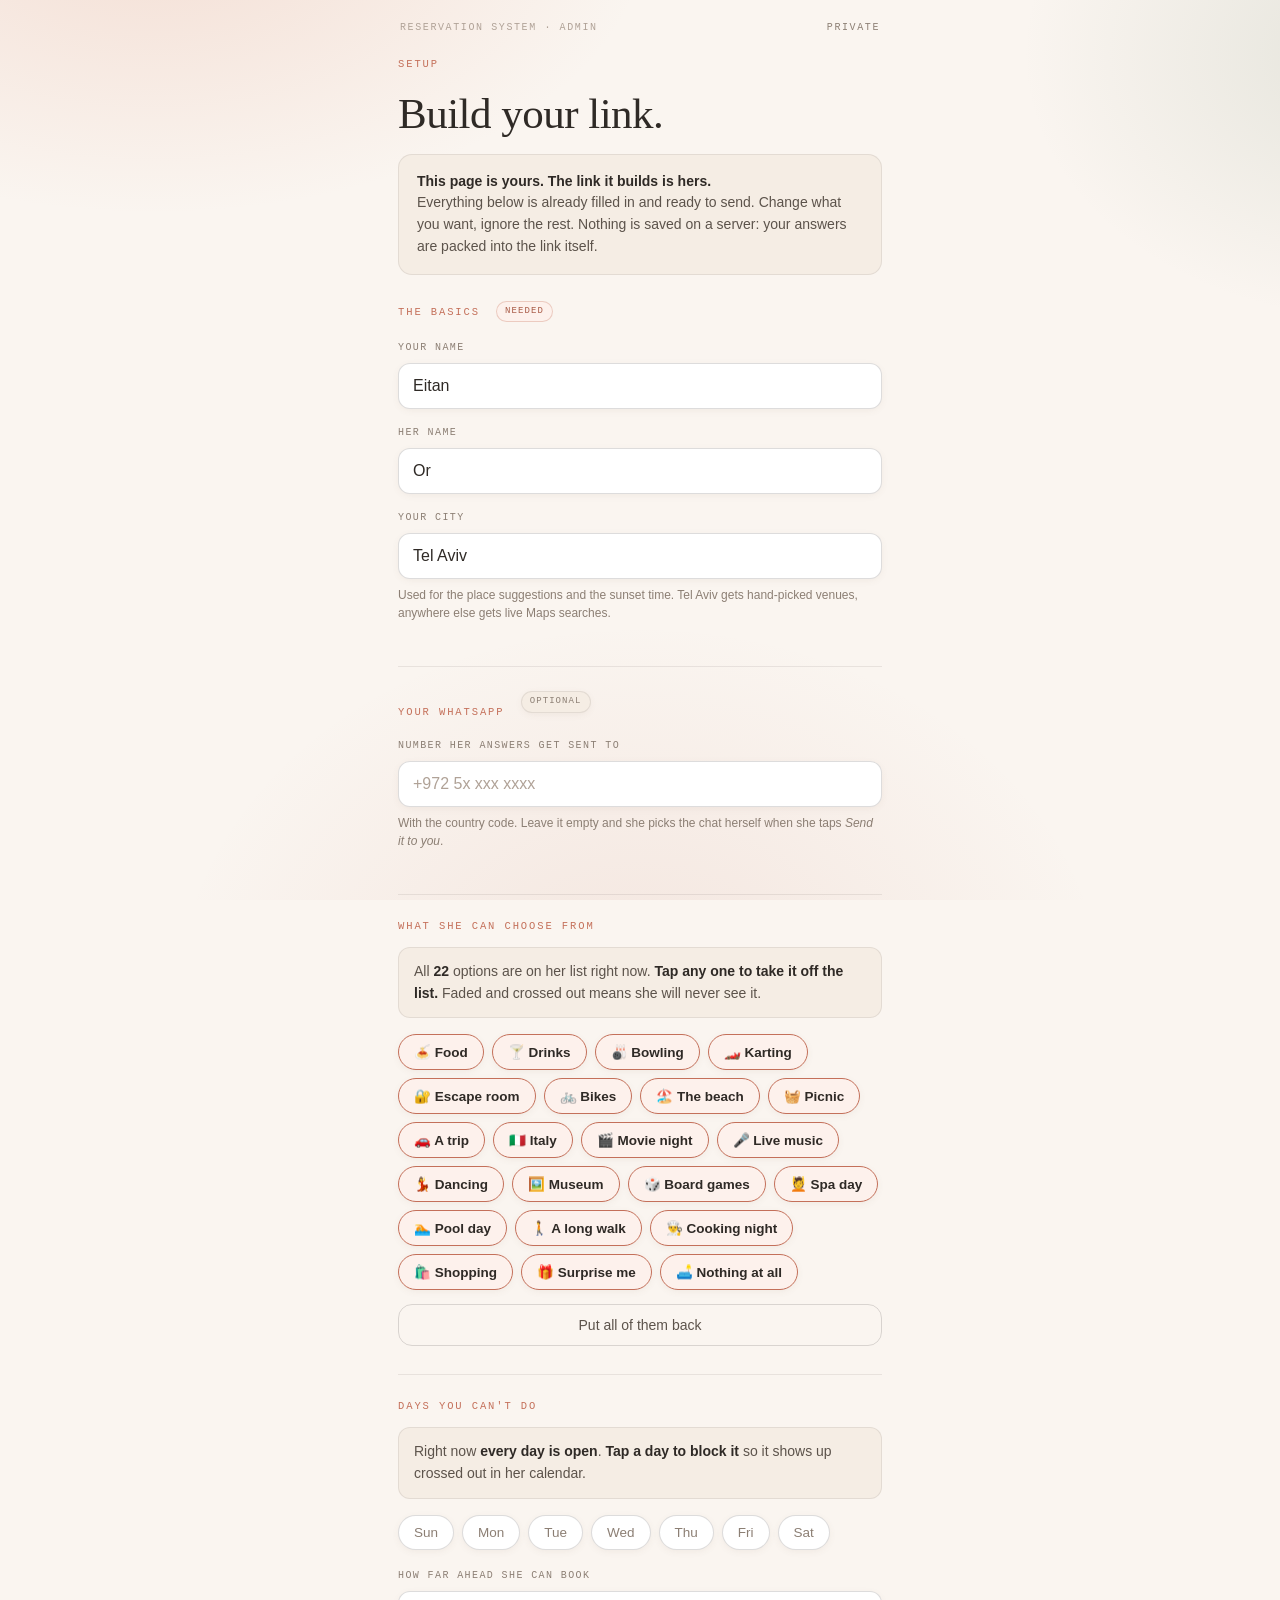
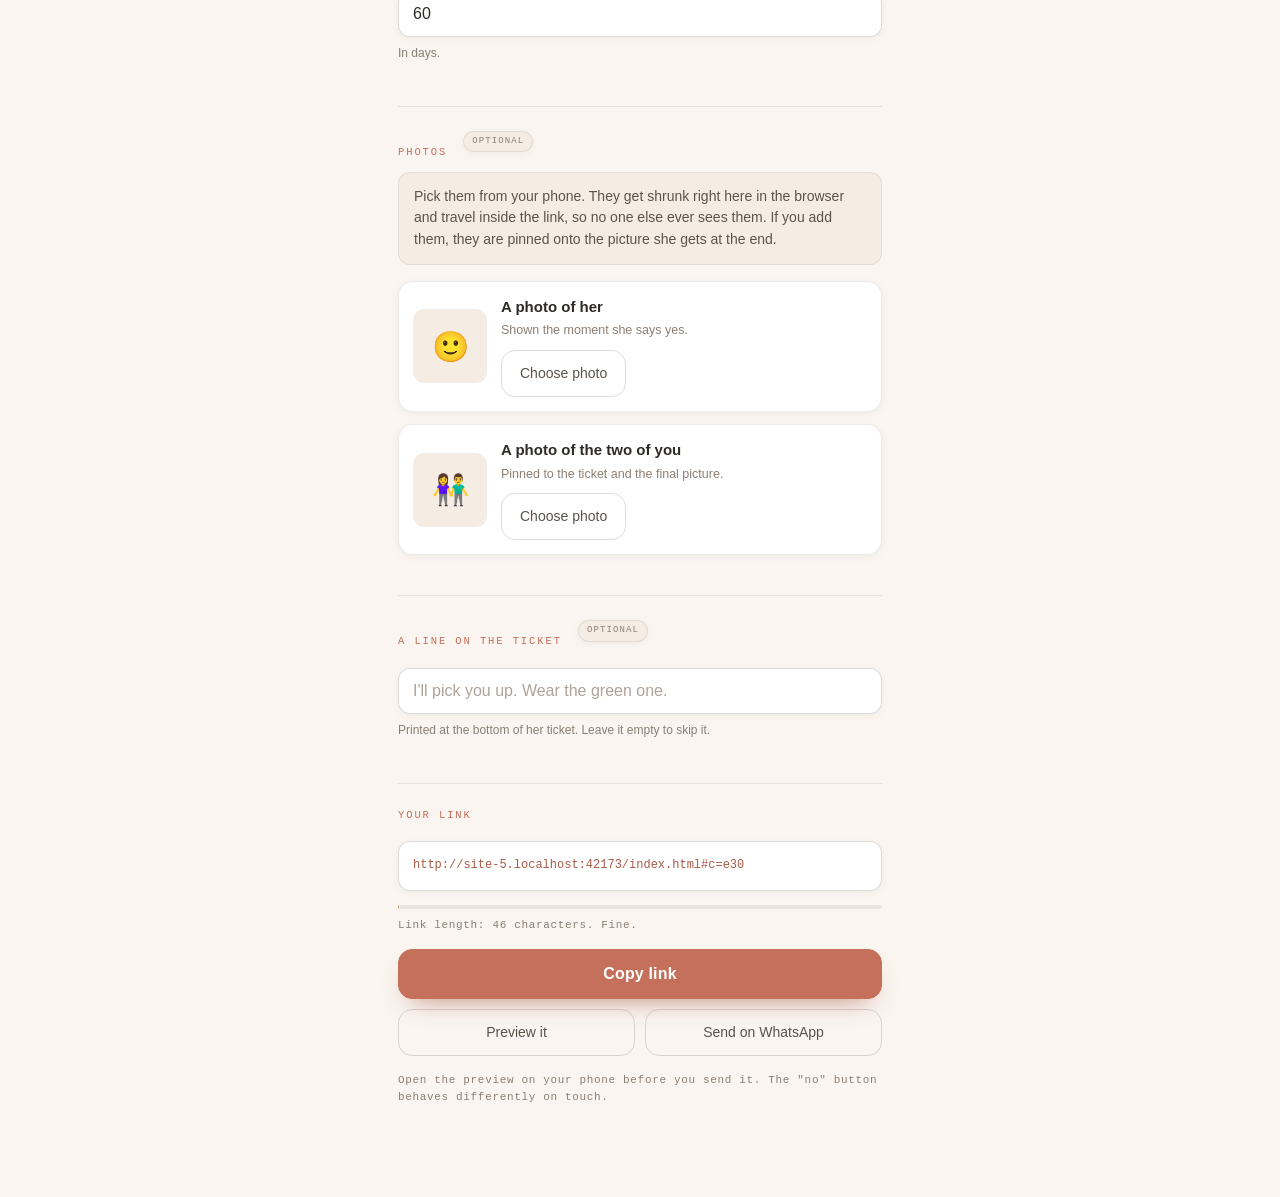
==== setup.html @ 84df7bf5 "Rework setup: clearer, uploads instead of URLs, no Instagram The setup page never said what was requ" ====
<!doctype html>
<html lang="en">
<head>
  <meta charset="utf-8">
  <meta name="viewport" content="width=device-width, initial-scale=1, viewport-fit=cover">
  <meta name="theme-color" content="#faf5f0">
  <title>Set up your invitation</title>
  <link rel="icon" href="data:image/svg+xml,<svg xmlns='http://www.w3.org/2000/svg' viewBox='0 0 100 100'><text y='.9em' font-size='90'>⚙️</text></svg>">
  <link rel="stylesheet" href="css/style.css">
</head>
<body>
  <main class="shell">
    <div class="topbar">
      <span>Reservation system · admin</span>
      <span class="ref">Private</span>
    </div>

    <section class="stage" style="justify-content:flex-start;padding-top:8px">
      <div class="eyebrow">Setup</div>
      <h1>Build your link.</h1>

      <div class="callout">
        <b>This page is yours. The link it builds is hers.</b><br>
        Everything below is already filled in and ready to send. Change what you
        want, ignore the rest. Nothing is saved on a server: your answers are
        packed into the link itself.
      </div>

      <div class="setup-section" style="border:none;margin-top:0;padding-top:0">
        <h3>The basics <span class="badge req">Needed</span></h3>
        <div class="field">
          <label>Your name</label>
          <input id="from" value="Eitan">
        </div>
        <div class="field">
          <label>Her name</label>
          <input id="to" value="Or">
        </div>
        <div class="field">
          <label>Your city</label>
          <input id="city" value="Tel Aviv">
          <div class="hint">Used for the place suggestions and the sunset time.
            Tel Aviv gets hand-picked venues, anywhere else gets live Maps searches.</div>
        </div>
      </div>

      <div class="setup-section">
        <h3>Your WhatsApp <span class="badge opt">Optional</span></h3>
        <div class="field">
          <label>Number her answers get sent to</label>
          <input id="phone" type="tel" inputmode="tel" placeholder="+972 5x xxx xxxx">
          <div class="hint">With the country code. Leave it empty and she picks the
            chat herself when she taps <em>Send it to you</em>.</div>
        </div>
      </div>

      <div class="setup-section">
        <h3>What she can choose from</h3>
        <p class="instruction">
          All <b id="actCount">22</b> options are on her list right now.
          <b>Tap any one to take it off the list.</b> Faded and crossed out means
          she will never see it.
        </p>
        <div class="toggle-row" id="acts"></div>
        <button class="btn ghost" id="allOn" style="margin-top:14px">Put all of them back</button>
      </div>

      <div class="setup-section">
        <h3>Days you can't do</h3>
        <p class="instruction">
          Right now <b id="dayNote">every day is open</b>.
          <b>Tap a day to block it</b> so it shows up crossed out in her calendar.
        </p>
        <div class="toggle-row" id="days"></div>
        <div class="field" style="margin-top:18px">
          <label>How far ahead she can book</label>
          <input id="horizon" type="number" min="7" max="365" value="60">
          <div class="hint">In days.</div>
        </div>
      </div>

      <div class="setup-section">
        <h3>Photos <span class="badge opt">Optional</span></h3>
        <p class="instruction">
          Pick them from your phone. They get shrunk right here in the browser and
          travel inside the link, so no one else ever sees them. If you add them,
          they are pinned onto the picture she gets at the end.
        </p>

        <div class="upload" id="upHer">
          <div class="up-preview" id="prevHer">🙂</div>
          <div class="up-body">
            <div class="up-title">A photo of her</div>
            <div class="up-note" id="noteHer">Shown the moment she says yes.</div>
            <div class="up-actions">
              <label class="btn ghost up-btn">Choose photo<input type="file" accept="image/*" id="fileHer" hidden></label>
              <button class="btn ghost up-btn hide" id="clearHer">Remove</button>
            </div>
          </div>
        </div>

        <div class="upload" id="upUs">
          <div class="up-preview" id="prevUs">👫</div>
          <div class="up-body">
            <div class="up-title">A photo of the two of you</div>
            <div class="up-note" id="noteUs">Pinned to the ticket and the final picture.</div>
            <div class="up-actions">
              <label class="btn ghost up-btn">Choose photo<input type="file" accept="image/*" id="fileUs" hidden></label>
              <button class="btn ghost up-btn hide" id="clearUs">Remove</button>
            </div>
          </div>
        </div>
      </div>

      <div class="setup-section">
        <h3>A line on the ticket <span class="badge opt">Optional</span></h3>
        <div class="field">
          <input id="note" placeholder="I'll pick you up. Wear the green one.">
          <div class="hint">Printed at the bottom of her ticket. Leave it empty to skip it.</div>
        </div>
      </div>

      <div class="setup-section">
        <h3>Your link</h3>
        <div class="out" id="link">—</div>
        <div class="meter"><span id="meterBar"></span></div>
        <div class="tiny" id="meterNote" style="margin-bottom:16px">Link length: fine.</div>
        <button class="btn primary" id="copy">Copy link</button>
        <div class="btn-row">
          <a class="btn ghost" id="preview" style="text-decoration:none;text-align:center" target="_blank" rel="noopener">Preview it</a>
          <a class="btn ghost" id="wa" style="text-decoration:none;text-align:center" target="_blank" rel="noopener">Send on WhatsApp</a>
        </div>
        <p class="tiny" style="margin-top:16px">
          Open the preview on your phone before you send it. The "no" button
          behaves differently on touch.
        </p>
      </div>
    </section>
  </main>

  <script src="js/data.js"></script>
  <script src="js/config.js"></script>
  <script>
    const el = (id) => document.getElementById(id);
    const DAY_NAMES = ['Sun', 'Mon', 'Tue', 'Wed', 'Thu', 'Fri', 'Sat'];

    const dropped = new Set();   // activities taken off her list
    const blocked = new Set();   // weekdays he can't do
    const photos = { photoHer: '', photoUs: '' };

    el('acts').innerHTML = ACTIVITIES.map((a) =>
      `<button class="toggle on" data-id="${a.id}">${a.emoji} ${a.label}</button>`).join('');
    el('days').innerHTML = DAY_NAMES.map((d, i) =>
      `<button class="toggle" data-day="${i}">${d}</button>`).join('');

    el('acts').addEventListener('click', (e) => {
      const b = e.target.closest('.toggle');
      if (!b) return;
      const id = b.dataset.id;
      // Always leave her at least one thing to pick.
      if (!dropped.has(id) && dropped.size >= ACTIVITIES.length - 1) return;
      dropped.has(id) ? dropped.delete(id) : dropped.add(id);
      b.classList.toggle('on', !dropped.has(id));
      b.classList.toggle('off', dropped.has(id));
      build();
    });

    el('allOn').addEventListener('click', () => {
      dropped.clear();
      el('acts').querySelectorAll('.toggle').forEach((b) => {
        b.classList.add('on'); b.classList.remove('off');
      });
      build();
    });

    el('days').addEventListener('click', (e) => {
      const b = e.target.closest('.toggle');
      if (!b) return;
      const d = +b.dataset.day;
      blocked.has(d) ? blocked.delete(d) : blocked.add(d);
      b.classList.toggle('off', blocked.has(d));
      build();
    });

    /* Shrink hard: the photo has to fit inside a URL. */
    function readPhoto(file, cb) {
      const reader = new FileReader();
      reader.onload = () => {
        const img = new Image();
        img.onload = () => {
          // Small on purpose: the photo has to survive being base64'd
          // into the config and then base64'd again into the link.
          const max = 200;
          const side = Math.min(img.width, img.height);      // square crop, centred
          const canvas = document.createElement('canvas');
          canvas.width = canvas.height = max;
          const ctx = canvas.getContext('2d');
          ctx.drawImage(img, (img.width - side) / 2, (img.height - side) / 2,
                        side, side, 0, 0, max, max);
          cb(canvas.toDataURL('image/jpeg', 0.6));
        };
        img.onerror = () => cb('');
        img.src = reader.result;
      };
      reader.onerror = () => cb('');
      reader.readAsDataURL(file);
    }

    function wireUpload(key, fileId, prevId, clearId, noteId, fallbackNote) {
      el(fileId).addEventListener('change', (e) => {
        const f = e.target.files && e.target.files[0];
        if (!f) return;
        el(noteId).textContent = 'Shrinking it…';
        readPhoto(f, (data) => {
          if (!data) { el(noteId).textContent = 'Could not read that file.'; return; }
          photos[key] = data;
          el(prevId).innerHTML = `<img src="${data}" alt="">`;
          el(clearId).classList.remove('hide');
          el(noteId).textContent = Math.round(data.length / 1024) + ' KB after shrinking.';
          build();
        });
      });

      el(clearId).addEventListener('click', () => {
        photos[key] = '';
        el(fileId).value = '';
        el(prevId).innerHTML = prevId === 'prevHer' ? '🙂' : '👫';
        el(clearId).classList.add('hide');
        el(noteId).textContent = fallbackNote;
        build();
      });
    }

    wireUpload('photoHer', 'fileHer', 'prevHer', 'clearHer', 'noteHer', 'Shown the moment she says yes.');
    wireUpload('photoUs', 'fileUs', 'prevUs', 'clearUs', 'noteUs', 'Pinned to the ticket and the final picture.');

    function build() {
      const keep = ACTIVITIES.map((a) => a.id).filter((id) => !dropped.has(id));

      const cfg = {
        ...DEFAULT_CONFIG,
        from: el('from').value.trim() || 'Eitan',
        to: el('to').value.trim() || 'Or',
        phone: el('phone').value.trim(),
        city: el('city').value.trim() || 'Tel Aviv',
        photoHer: photos.photoHer,
        photoUs: photos.photoUs,
        note: el('note').value.trim(),
        activities: keep,
        blockedDays: [...blocked].sort(),
        horizon: Math.min(365, Math.max(7, +el('horizon').value || 60)),
      };

      const base = location.href.replace(/setup\.html.*$/, 'index.html');
      const url = base + '#c=' + encodeConfig(cfg);

      el('actCount').textContent = keep.length;
      el('dayNote').textContent = blocked.size
        ? `${blocked.size} day${blocked.size > 1 ? 's are' : ' is'} blocked`
        : 'every day is open';

      el('link').textContent = url.length > 240 ? url.slice(0, 240) + '…' : url;
      el('preview').href = url;

      // Long links still work, but they get unwieldy to send around.
      const pct = Math.min(100, (url.length / 30000) * 100);
      el('meterBar').style.transform = `scaleX(${pct / 100})`;
      el('meterNote').textContent = url.length < 8000
        ? `Link length: ${url.length} characters. Fine.`
        : url.length < 24000
          ? `Link length: ${url.length} characters. Fine — photos make it long.`
          : `Link length: ${url.length} characters. Long. Use Copy link rather than WhatsApp, or drop one photo.`;
      el('meterNote').className = url.length < 24000 ? 'tiny' : 'tiny warn';

      const msg = `${cfg.to} — you have one unopened invitation 💌\n${url}`;
      el('wa').href = 'https://wa.me/?text=' + encodeURIComponent(msg);
      return url;
    }

    ['from', 'to', 'phone', 'city', 'note', 'horizon']
      .forEach((id) => el(id).addEventListener('input', build));

    el('copy').addEventListener('click', async () => {
      const url = build();
      try {
        await navigator.clipboard.writeText(url);
        el('copy').textContent = 'Copied ✓';
      } catch (e) {
        el('copy').textContent = 'Copy failed — use Preview, then share that page';
      }
      setTimeout(() => { el('copy').textContent = 'Copy link'; }, 2400);
    });

    build();
  </script>
</body>
</html>
---- css/style.css ----
/* ============================================================
   RESERVATION SYSTEM — a date app
   Warm paper, soft terracotta, plenty of air.
   ============================================================ */

:root {
  /* paper */
  --bg:        #faf5f0;
  --bg-warm:   #f5ede4;
  --card:      #ffffff;
  --card-2:    #fdf9f5;

  /* ink */
  --ink:       #2f2a26;
  --ink-soft:  #5c534b;
  --muted:     #8c7f74;
  --faint:     #b0a297;

  /* lines */
  --line:      rgba(47, 42, 38, 0.09);
  --line-2:    rgba(47, 42, 38, 0.16);

  /* accents */
  --accent:    #c4705a;   /* terracotta */
  --accent-dk: #a85a46;
  --blush:     #e8b4a0;
  --sage:      #8fa089;
  --gold:      #b08d3f;

  /* shadows — warm, never grey */
  --sh-sm: 0 2px 8px -2px rgba(120, 84, 66, 0.10);
  --sh-md: 0 12px 28px -14px rgba(120, 84, 66, 0.28);
  --sh-lg: 0 30px 60px -28px rgba(120, 84, 66, 0.40);

  --serif: "Iowan Old Style", "Palatino Linotype", Palatino, Georgia, serif;
  --mono: ui-monospace, SFMono-Regular, "SF Mono", Menlo, Consolas, monospace;
  --sans: -apple-system, BlinkMacSystemFont, "Segoe UI", Roboto, Helvetica, Arial, sans-serif;

  --r: 18px;
}

* { box-sizing: border-box; -webkit-tap-highlight-color: transparent; }

html, body { margin: 0; padding: 0; min-height: 100%; }

body {
  background: var(--bg);
  background-image:
    radial-gradient(800px 460px at 12% -8%, rgba(232, 180, 160, 0.34), transparent 62%),
    radial-gradient(620px 460px at 108% 6%, rgba(143, 160, 137, 0.20), transparent 58%),
    radial-gradient(760px 620px at 50% 112%, rgba(196, 112, 90, 0.12), transparent 62%);
  background-attachment: fixed;
  color: var(--ink);
  font-family: var(--sans);
  font-size: 16px;
  line-height: 1.5;
  overflow-x: hidden;
  -webkit-font-smoothing: antialiased;
}

/* ---------- layout ---------- */

.shell {
  max-width: 520px;
  margin: 0 auto;
  padding: 0 18px 60px;
  min-height: 100dvh;
  display: flex;
  flex-direction: column;
}

.topbar {
  display: flex;
  align-items: center;
  justify-content: space-between;
  gap: 12px;
  padding: 20px 2px 14px;
  font-family: var(--mono);
  font-size: 10px;
  letter-spacing: 0.16em;
  text-transform: uppercase;
  color: var(--faint);
}

.topbar .ref { color: var(--muted); }

.progress {
  height: 3px;
  border-radius: 3px;
  background: rgba(47, 42, 38, 0.07);
  overflow: hidden;
  margin-bottom: 28px;
}

.progress span {
  display: block;
  height: 100%;
  width: 100%;
  border-radius: 3px;
  background: linear-gradient(90deg, var(--accent), var(--blush));
  transform: scaleX(0);
  transform-origin: left center;
  transition: transform 0.6s cubic-bezier(0.16, 1, 0.3, 1);
}

.stage {
  flex: 1;
  display: flex;
  flex-direction: column;
  justify-content: center;
  padding-bottom: 24px;
}

.stage.enter { animation: slide-in 0.5s cubic-bezier(0.16, 1, 0.3, 1) both; }

@keyframes slide-in {
  from { opacity: 0; transform: translateY(18px); }
  to   { opacity: 1; transform: none; }
}

/* ---------- type ---------- */

.eyebrow {
  font-family: var(--mono);
  font-size: 10.5px;
  letter-spacing: 0.18em;
  text-transform: uppercase;
  color: var(--accent);
  margin-bottom: 16px;
}

h1 {
  font-family: var(--serif);
  font-size: clamp(31px, 8.5vw, 43px);
  line-height: 1.14;
  font-weight: 400;
  margin: 0 0 16px;
  letter-spacing: -0.012em;
}

h2 {
  font-family: var(--serif);
  font-size: clamp(25px, 6.5vw, 33px);
  line-height: 1.2;
  font-weight: 400;
  margin: 0 0 13px;
}

.sub {
  color: var(--ink-soft);
  font-size: 15px;
  margin: 0 0 28px;
  max-width: 40ch;
}

.tiny {
  font-family: var(--mono);
  font-size: 11px;
  letter-spacing: 0.06em;
  color: var(--muted);
}

/* ---------- buttons ---------- */

.btn {
  appearance: none;
  border: 1px solid var(--line-2);
  background: var(--card);
  color: var(--ink);
  font-family: var(--sans);
  font-size: 16px;
  font-weight: 600;
  padding: 15px 22px;
  border-radius: 14px;
  cursor: pointer;
  box-shadow: var(--sh-sm);
  transition: transform 0.15s ease, background 0.2s ease,
              border-color 0.2s ease, box-shadow 0.2s ease;
  width: 100%;
}

.btn:hover { box-shadow: var(--sh-md); }
.btn:active { transform: scale(0.975); }

.btn.primary {
  background: var(--accent);
  border-color: var(--accent);
  color: #fff;
  font-weight: 600;
  letter-spacing: 0.01em;
  box-shadow: 0 12px 26px -14px rgba(168, 90, 70, 0.85);
}

.btn.primary:hover { background: var(--accent-dk); border-color: var(--accent-dk); }

.btn.ghost {
  background: transparent;
  border-color: var(--line-2);
  color: var(--ink-soft);
  font-weight: 500;
  font-size: 14px;
  padding: 12px 18px;
  box-shadow: none;
}

.btn.ghost:hover { background: rgba(255, 255, 255, 0.7); box-shadow: var(--sh-sm); }

.btn[disabled] { opacity: 0.4; pointer-events: none; box-shadow: none; }

.btn-row { display: flex; gap: 10px; margin-top: 10px; }

/* ---------- the impossible question ---------- */

.duel {
  position: relative;
  min-height: 300px;
  margin-top: 10px;
}

#yesBtn {
  position: relative;
  z-index: 2;
  font-size: 19px;
  padding: 19px 22px;
  transition: transform 0.4s cubic-bezier(0.34, 1.56, 0.64, 1),
              box-shadow 0.4s ease, font-size 0.4s ease, padding 0.4s ease;
  transform-origin: center;
}

#noBtn {
  position: absolute;
  left: 0;
  top: 78px;
  width: 100%;
  z-index: 3;
  transition: transform 0.28s cubic-bezier(0.22, 1, 0.36, 1),
              width 0.3s ease, opacity 0.3s ease, font-size 0.3s ease;
  will-change: transform;
  touch-action: none;
}

.taunt {
  position: absolute;
  left: 50%;
  bottom: 4px;
  transform: translateX(-50%);
  font-family: var(--mono);
  font-size: 12px;
  color: var(--muted);
  text-align: center;
  width: 100%;
  min-height: 18px;
}

.taunt.pop { animation: taunt-pop 0.4s ease; }

@keyframes taunt-pop {
  0%   { opacity: 0; transform: translateX(-50%) translateY(6px); }
  100% { opacity: 1; transform: translateX(-50%) translateY(0); }
}

/* ---------- envelope ---------- */

.envelope {
  width: min(300px, 78vw);
  aspect-ratio: 3 / 2;
  margin: 0 auto 34px;
  position: relative;
  cursor: pointer;
  animation: float 4.5s ease-in-out infinite;
}

@keyframes float {
  0%, 100% { transform: translateY(0) rotate(-1.5deg); }
  50%      { transform: translateY(-12px) rotate(1.5deg); }
}

.envelope .body {
  position: absolute;
  inset: 0;
  border-radius: 12px;
  background: var(--card);
  border: 1px solid rgba(196, 112, 90, 0.22);
  box-shadow: var(--sh-lg);
}

.envelope .flap {
  position: absolute;
  inset: 0 0 auto;
  height: 62%;
  clip-path: polygon(0 0, 100% 0, 50% 100%);
  background: linear-gradient(170deg, #f7ddd1, #f0cbba);
  border-radius: 12px 12px 0 0;
}

.envelope .seal {
  position: absolute;
  left: 50%;
  top: 52%;
  width: 58px;
  height: 58px;
  margin: -29px 0 0 -29px;
  border-radius: 50%;
  background: var(--accent);
  display: grid;
  place-items: center;
  font-family: var(--serif);
  font-size: 23px;
  color: #fff;
  box-shadow: 0 10px 22px -8px rgba(168, 90, 70, 0.7);
}

/* ---------- option grid ---------- */

.grid {
  display: grid;
  grid-template-columns: repeat(2, 1fr);
  gap: 10px;
  margin-bottom: 22px;
}

.grid.one { grid-template-columns: 1fr; }

.opt {
  appearance: none;
  text-align: left;
  border: 1px solid var(--line);
  background: var(--card);
  color: var(--ink);
  border-radius: 15px;
  padding: 15px 14px;
  cursor: pointer;
  font-family: var(--sans);
  font-size: 15px;
  font-weight: 600;
  display: flex;
  flex-direction: column;
  gap: 4px;
  box-shadow: var(--sh-sm);
  transition: transform 0.14s ease, border-color 0.2s ease,
              background 0.2s ease, box-shadow 0.2s ease;
  position: relative;
  overflow: hidden;
}

.opt:hover { box-shadow: var(--sh-md); }
.opt:active { transform: scale(0.97); }

.opt .emoji { font-size: 24px; line-height: 1; }

.opt .note {
  font-size: 12px;
  font-weight: 400;
  color: var(--muted);
  line-height: 1.35;
}

.opt.selected {
  border-color: var(--accent);
  background: #fdf1ec;
  box-shadow: 0 10px 24px -14px rgba(168, 90, 70, 0.6);
}

.opt.selected::after {
  content: "✓";
  position: absolute;
  top: 10px;
  right: 12px;
  color: var(--accent);
  font-weight: 700;
}

/* ---------- "something else" box ---------- */

.other-box {
  display: flex;
  gap: 8px;
  margin-bottom: 20px;
  overflow: hidden;
}

.other-box.hide { display: none; }

.other-box input {
  flex: 1;
  min-width: 0;
  background: var(--card);
  border: 1px solid var(--accent);
  border-radius: 13px;
  color: var(--ink);
  font-family: var(--sans);
  font-size: 16px;
  padding: 13px 14px;
  outline: none;
  box-shadow: 0 0 0 3px rgba(196, 112, 90, 0.12);
}

.other-box input::placeholder { color: var(--faint); }
.other-box .btn { width: auto; flex-shrink: 0; font-size: 14px; padding: 13px 16px; }

/* ---------- celebrations ---------- */

.party { text-align: center; }

.big-emoji {
  font-size: 62px;
  line-height: 1;
  margin-bottom: 14px;
}

.party-title {
  font-size: clamp(44px, 15vw, 74px);
  line-height: 0.98;
  letter-spacing: -0.02em;
  margin-bottom: 26px;
}

.party-lines {
  display: inline-flex;
  flex-direction: column;
  gap: 8px;
}

.party-line {
  font-family: var(--mono);
  font-size: 12.5px;
  letter-spacing: 0.08em;
  text-transform: uppercase;
  color: var(--ink-soft);
  background: var(--card);
  border: 1px solid var(--line);
  border-radius: 999px;
  padding: 9px 18px;
  box-shadow: var(--sh-sm);
}

/* Staggered reveal. Opacity and transform only.
   The resting state is visible and `backwards` supplies the hidden
   start during the delay, so if the animation never runs the content
   is simply there rather than stuck invisible. */
.pop {
  animation: pop-in 0.6s cubic-bezier(0.16, 1, 0.3, 1) backwards;
}

.pop-1 { animation-delay: 0.04s; }
.pop-2 { animation-delay: 0.18s; }
.pop-3 { animation-delay: 0.32s; }
.pop-4 { animation-delay: 0.46s; }
.pop-5 { animation-delay: 0.60s; }
.pop-6 { animation-delay: 0.74s; }
.pop-7 { animation-delay: 0.88s; }

@keyframes pop-in {
  from { opacity: 0; transform: translateY(14px) scale(0.96); }
  to   { opacity: 1; transform: none; }
}

@media (prefers-reduced-motion: reduce) {
  .pop { animation-duration: 0.01s; animation-delay: 0s; }
  .envelope { animation: none; }
}

/* ---------- the drawn picture ---------- */

.scene {
  border-radius: 16px;
  overflow: hidden;
  margin-bottom: 16px;
  box-shadow: var(--sh-lg);
  border: 1px solid var(--line);
  line-height: 0;
}

.scene svg { width: 100%; height: auto; display: block; }

/* ---------- recommendation cards ---------- */

.rec {
  border: 1px solid var(--line);
  background: var(--card);
  border-radius: 15px;
  padding: 15px;
  margin-bottom: 10px;
  display: flex;
  gap: 12px;
  align-items: flex-start;
  cursor: pointer;
  box-shadow: var(--sh-sm);
  transition: border-color 0.2s ease, background 0.2s ease, box-shadow 0.2s ease;
}

.rec:hover { box-shadow: var(--sh-md); }

.rec.selected {
  border-color: var(--accent);
  background: #fdf1ec;
}

.rec .rec-main { flex: 1; min-width: 0; }
.rec .rec-name { font-weight: 700; font-size: 15px; }
.rec .rec-note { font-size: 12.5px; color: var(--muted); margin-top: 3px; }

.rec .maps {
  flex-shrink: 0;
  font-family: var(--mono);
  font-size: 10px;
  letter-spacing: 0.08em;
  text-transform: uppercase;
  color: var(--accent);
  background: #fdf1ec;
  border: 1px solid rgba(196, 112, 90, 0.28);
  border-radius: 999px;
  padding: 6px 11px;
  text-decoration: none;
  white-space: nowrap;
}

/* ---------- calendar ---------- */

.cal {
  background: var(--card);
  border: 1px solid var(--line);
  border-radius: var(--r);
  padding: 18px 16px;
  margin-bottom: 20px;
  box-shadow: var(--sh-md);
}

.cal-head {
  display: flex;
  align-items: center;
  justify-content: space-between;
  margin-bottom: 14px;
}

.cal-head .month { font-family: var(--serif); font-size: 20px; }

.cal-nav {
  background: transparent;
  border: 1px solid var(--line-2);
  color: var(--ink);
  width: 32px;
  height: 32px;
  border-radius: 9px;
  cursor: pointer;
  font-size: 15px;
}

.cal-nav:hover { background: var(--bg-warm); }
.cal-nav[disabled] { opacity: 0.3; pointer-events: none; }

.cal-grid { display: grid; grid-template-columns: repeat(7, 1fr); gap: 4px; }

.cal-dow {
  font-family: var(--mono);
  font-size: 9.5px;
  letter-spacing: 0.08em;
  color: var(--faint);
  text-align: center;
  padding-bottom: 8px;
}

.day {
  aspect-ratio: 1;
  border: 1px solid transparent;
  background: transparent;
  color: var(--ink);
  border-radius: 10px;
  font-size: 14px;
  font-family: var(--sans);
  cursor: pointer;
  display: grid;
  place-items: center;
  position: relative;
  transition: background 0.15s ease;
}

.day.blank { pointer-events: none; }
.day.off { color: var(--faint); opacity: 0.5; pointer-events: none; text-decoration: line-through; }
.day.weekend { color: var(--gold); }
.day:hover:not(.off) { background: var(--bg-warm); }

.day.selected {
  background: var(--accent);
  color: #fff;
  font-weight: 700;
  box-shadow: 0 8px 16px -8px rgba(168, 90, 70, 0.8);
}

/* ---------- ticket ---------- */

.ticket {
  background: var(--card);
  color: var(--ink);
  border-radius: 20px;
  overflow: hidden;
  box-shadow: var(--sh-lg);
  margin-bottom: 20px;
  position: relative;
}

.ticket::before {
  content: "";
  position: absolute;
  inset: 0 0 auto;
  height: 5px;
  background: linear-gradient(90deg, var(--accent), var(--blush), var(--sage));
}

.ticket-top { padding: 26px 24px 18px; }

.ticket-brand {
  font-family: var(--mono);
  font-size: 9.5px;
  letter-spacing: 0.2em;
  text-transform: uppercase;
  color: var(--accent);
  display: flex;
  justify-content: space-between;
  margin-bottom: 16px;
}

.ticket h2 { font-size: 31px; margin-bottom: 5px; }
.ticket .who { font-size: 14px; color: var(--muted); margin-bottom: 20px; }

.ticket-rows { display: grid; grid-template-columns: 1fr 1fr; gap: 16px 10px; }

.trow .k {
  font-family: var(--mono);
  font-size: 9px;
  letter-spacing: 0.14em;
  text-transform: uppercase;
  color: var(--faint);
  margin-bottom: 4px;
}

.trow .v { font-size: 15px; font-weight: 600; line-height: 1.3; }
.trow.wide { grid-column: 1 / -1; }

.perf {
  position: relative;
  height: 24px;
  border-top: 2px dashed rgba(47, 42, 38, 0.16);
  margin: 4px 0 0;
}

.perf::before, .perf::after {
  content: "";
  position: absolute;
  top: -14px;
  width: 26px;
  height: 26px;
  border-radius: 50%;
  background: var(--bg);
  box-shadow: inset 0 0 0 1px rgba(47, 42, 38, 0.05);
}

.perf::before { left: -13px; }
.perf::after { right: -13px; }

.ticket-bottom {
  padding: 0 24px 22px;
  display: flex;
  align-items: center;
  justify-content: space-between;
  gap: 12px;
}

.barcode {
  flex: 1;
  height: 38px;
  opacity: 0.75;
  background-image: repeating-linear-gradient(90deg,
    var(--ink) 0 2px, transparent 2px 4px, var(--ink) 4px 5px, transparent 5px 9px,
    var(--ink) 9px 12px, transparent 12px 13px);
}

.ticket .ref-no {
  font-family: var(--mono);
  font-size: 10px;
  letter-spacing: 0.1em;
  color: var(--faint);
}

/* ---------- polaroid ---------- */

.polaroid {
  background: var(--card);
  padding: 11px 11px 44px;
  border-radius: 4px;
  box-shadow: var(--sh-lg);
  transform: rotate(-3deg);
  width: min(230px, 62vw);
  margin: 0 auto 30px;
  position: relative;
}

.polaroid img {
  width: 100%;
  aspect-ratio: 1;
  object-fit: cover;
  display: block;
  border-radius: 2px;
  background: var(--bg-warm);
}

.polaroid .cap {
  position: absolute;
  bottom: 13px;
  left: 0;
  right: 0;
  text-align: center;
  font-family: var(--serif);
  font-style: italic;
  font-size: 14px;
  color: var(--muted);
}

/* ---------- forms ---------- */

.field { margin-bottom: 16px; }

.field label {
  display: block;
  font-family: var(--mono);
  font-size: 10px;
  letter-spacing: 0.14em;
  text-transform: uppercase;
  color: var(--muted);
  margin-bottom: 8px;
}

.field input, .field select, .field textarea {
  width: 100%;
  background: var(--card);
  border: 1px solid var(--line-2);
  border-radius: 12px;
  color: var(--ink);
  font-family: var(--sans);
  font-size: 16px;
  padding: 13px 14px;
  outline: none;
  box-shadow: var(--sh-sm);
  transition: border-color 0.2s ease, box-shadow 0.2s ease;
}

.field input::placeholder { color: var(--faint); }

.field input:focus, .field textarea:focus {
  border-color: var(--accent);
  box-shadow: 0 0 0 3px rgba(196, 112, 90, 0.14);
}

.field .hint { font-size: 12px; color: var(--muted); margin-top: 7px; }

/* ---------- terms ---------- */

.terms {
  background: var(--card);
  border: 1px solid var(--line);
  border-radius: var(--r);
  padding: 4px;
  margin-bottom: 22px;
  box-shadow: var(--sh-sm);
}

.term {
  display: flex;
  gap: 12px;
  align-items: flex-start;
  padding: 13px 14px;
  border-bottom: 1px solid var(--line);
  font-size: 14px;
  cursor: pointer;
}

.term:last-child { border-bottom: none; }

.term .box {
  width: 20px;
  height: 20px;
  flex-shrink: 0;
  border-radius: 6px;
  border: 1px solid var(--line-2);
  display: grid;
  place-items: center;
  font-size: 12px;
  color: transparent;
  margin-top: 1px;
}

.term.on .box {
  background: var(--sage);
  border-color: var(--sage);
  color: #fff;
}

.term.locked { color: var(--muted); }

/* ---------- loader & stats ---------- */

.loader { text-align: center; padding: 40px 0; }

.spinner {
  width: 42px;
  height: 42px;
  margin: 0 auto 24px;
  border-radius: 50%;
  border: 2px solid rgba(47, 42, 38, 0.10);
  border-top-color: var(--accent);
  animation: spin 0.8s linear infinite;
}

@keyframes spin { to { transform: rotate(360deg); } }

.loader .line {
  font-family: var(--mono);
  font-size: 12.5px;
  color: var(--muted);
  min-height: 20px;
}

.stat {
  display: flex;
  justify-content: space-between;
  padding: 14px 2px;
  border-bottom: 1px solid var(--line);
  font-size: 14px;
}

.stat:last-child { border-bottom: none; }
.stat .val { font-family: var(--mono); color: var(--accent); }

.chips { display: flex; flex-wrap: wrap; gap: 7px; margin-bottom: 20px; }

.chip {
  font-family: var(--mono);
  font-size: 10.5px;
  letter-spacing: 0.06em;
  text-transform: uppercase;
  color: var(--muted);
  border: 1px solid var(--line);
  border-radius: 999px;
  padding: 6px 11px;
}

#confetti {
  position: fixed;
  inset: 0;
  pointer-events: none;
  z-index: 99;
}

.footnote {
  text-align: center;
  font-family: var(--mono);
  font-size: 9.5px;
  letter-spacing: 0.12em;
  text-transform: uppercase;
  color: var(--faint);
  padding: 24px 0 8px;
}

/* ---------- setup page ---------- */

.setup-section {
  border-top: 1px solid var(--line);
  padding-top: 24px;
  margin-top: 28px;
}

.setup-section > h3 {
  font-family: var(--mono);
  font-size: 10.5px;
  letter-spacing: 0.18em;
  text-transform: uppercase;
  color: var(--accent);
  margin: 0 0 18px;
  font-weight: 500;
}

.toggle-row { display: flex; flex-wrap: wrap; gap: 8px; }

.toggle {
  border: 1px solid var(--line-2);
  background: var(--card);
  color: var(--muted);
  border-radius: 999px;
  padding: 9px 15px;
  font-size: 13.5px;
  font-family: var(--sans);
  cursor: pointer;
  box-shadow: var(--sh-sm);
  transition: all 0.18s ease;
}

.toggle:hover { box-shadow: var(--sh-md); }

.toggle.on {
  border-color: var(--accent);
  background: #fdf1ec;
  color: var(--ink);
  font-weight: 600;
}

/* Removed from her list: unmistakably struck out. */
.toggle.off {
  border-color: var(--line);
  background: transparent;
  color: var(--faint);
  text-decoration: line-through;
  opacity: 0.55;
  box-shadow: none;
}

/* ---------- setup: required vs optional ---------- */

.badge {
  display: inline-block;
  vertical-align: 2px;
  margin-left: 8px;
  font-family: var(--mono);
  font-size: 9px;
  letter-spacing: 0.12em;
  text-transform: uppercase;
  border-radius: 999px;
  padding: 3px 8px;
  font-weight: 500;
}

.badge.req { background: #fdf1ec; color: var(--accent-dk); border: 1px solid rgba(196,112,90,0.3); }
.badge.opt { background: var(--bg-warm); color: var(--muted); border: 1px solid var(--line); }

.instruction {
  font-size: 14px;
  line-height: 1.55;
  color: var(--ink-soft);
  background: var(--bg-warm);
  border: 1px solid var(--line);
  border-radius: 12px;
  padding: 13px 15px;
  margin: -6px 0 16px;
}

.instruction b { color: var(--ink); }

/* ---------- setup: photo uploads ---------- */

.upload {
  display: flex;
  gap: 14px;
  align-items: center;
  background: var(--card);
  border: 1px solid var(--line);
  border-radius: 15px;
  padding: 14px;
  margin-bottom: 12px;
  box-shadow: var(--sh-sm);
}

.up-preview {
  width: 74px;
  height: 74px;
  flex-shrink: 0;
  border-radius: 11px;
  background: var(--bg-warm);
  display: grid;
  place-items: center;
  font-size: 30px;
  overflow: hidden;
}

.up-preview img { width: 100%; height: 100%; object-fit: cover; display: block; }

.up-body { flex: 1; min-width: 0; }
.up-title { font-weight: 600; font-size: 15px; }
.up-note { font-size: 12.5px; color: var(--muted); margin: 3px 0 10px; }
.up-actions { display: flex; gap: 8px; flex-wrap: wrap; }

.up-btn {
  width: auto;
  padding: 9px 14px;
  font-size: 13px;
  cursor: pointer;
  display: inline-block;
}

.hide { display: none !important; }

/* ---------- setup: link length ---------- */

.meter {
  height: 4px;
  border-radius: 4px;
  background: rgba(47, 42, 38, 0.08);
  overflow: hidden;
  margin: 0 0 8px;
}

.meter span {
  display: block;
  height: 100%;
  width: 100%;
  border-radius: 4px;
  background: linear-gradient(90deg, var(--sage), var(--gold), var(--accent));
  transform: scaleX(0);
  transform-origin: left center;
  transition: transform 0.4s cubic-bezier(0.16, 1, 0.3, 1);
}

.tiny.warn { color: var(--accent-dk); }

.out {
  background: var(--card);
  border: 1px solid var(--line-2);
  border-radius: 12px;
  padding: 14px;
  font-family: var(--mono);
  font-size: 12px;
  line-height: 1.6;
  word-break: break-all;
  color: var(--accent-dk);
  max-height: 140px;
  overflow: auto;
  margin-bottom: 14px;
  box-shadow: var(--sh-sm);
}

.callout {
  background: var(--bg-warm);
  border: 1px solid var(--line);
  border-radius: 14px;
  padding: 16px 18px;
  font-size: 14px;
  line-height: 1.55;
  color: var(--ink-soft);
  margin-bottom: 26px;
}

.callout b { color: var(--ink); }
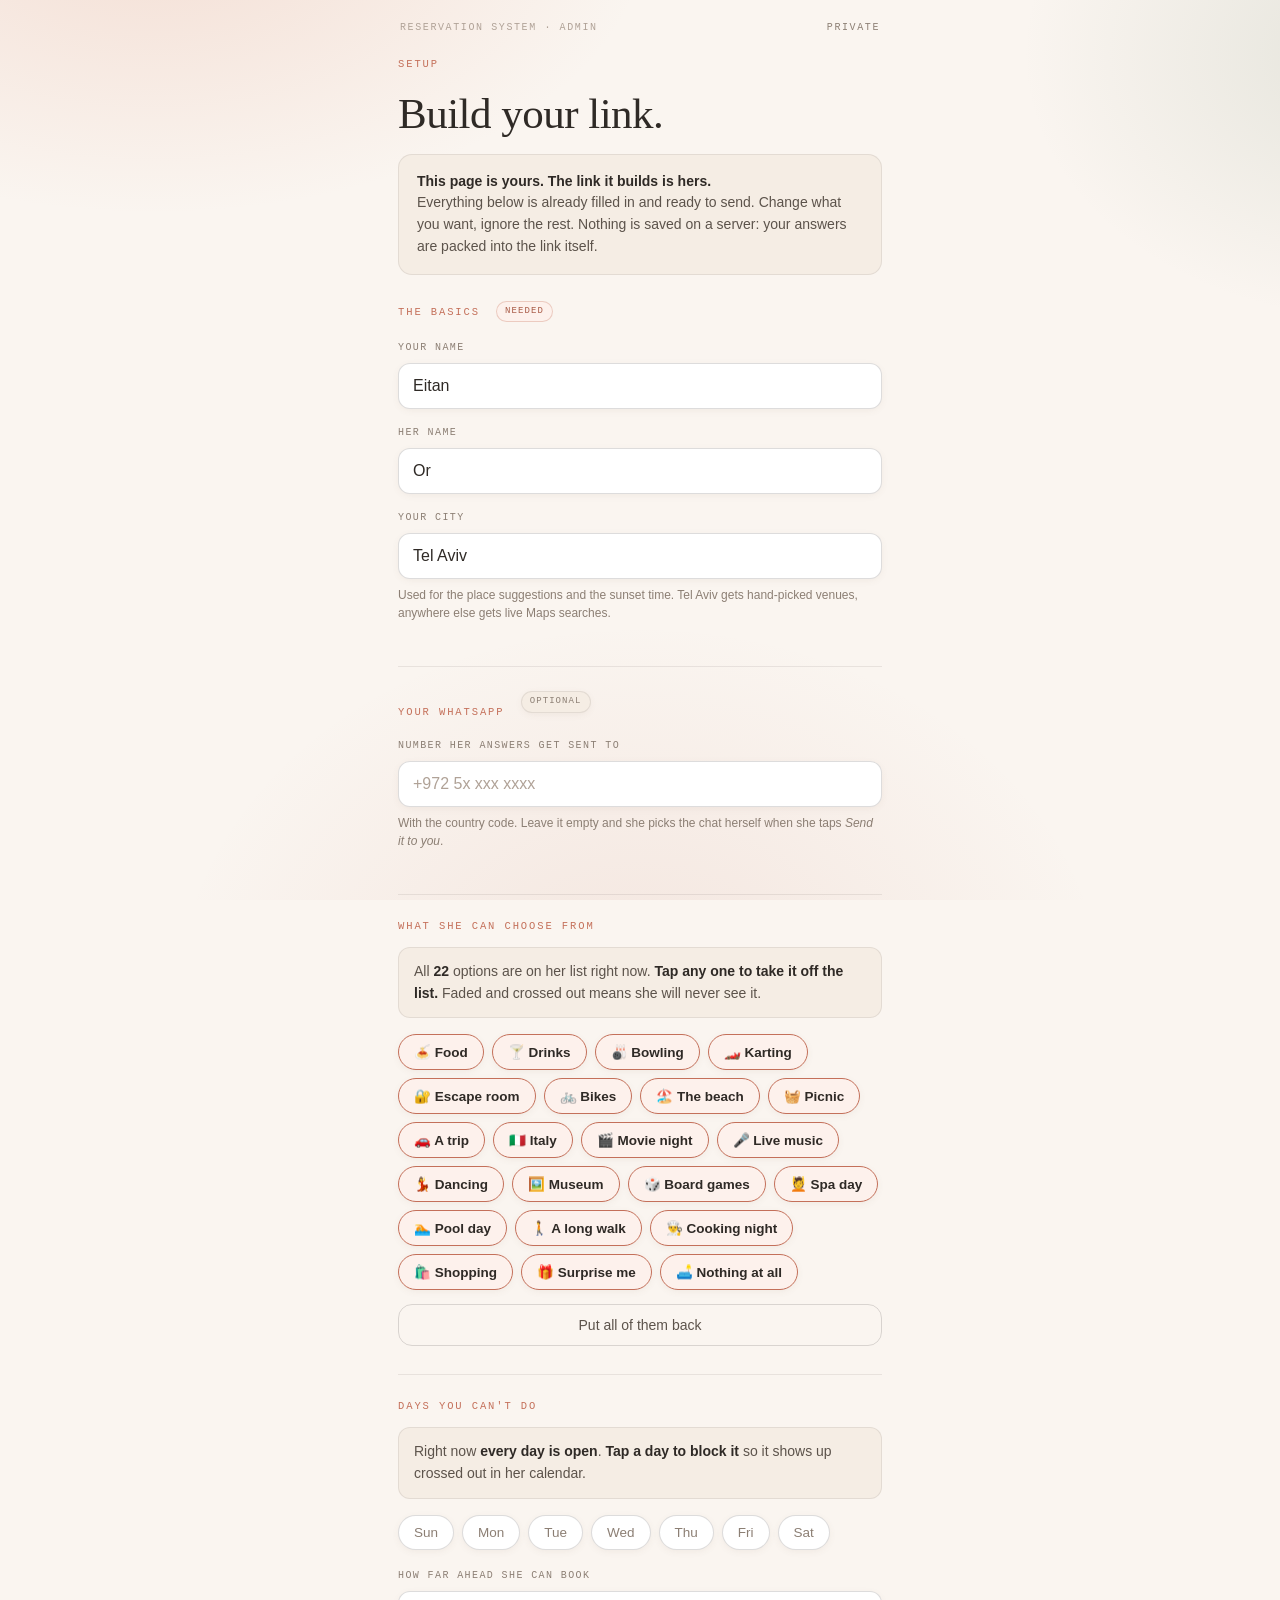
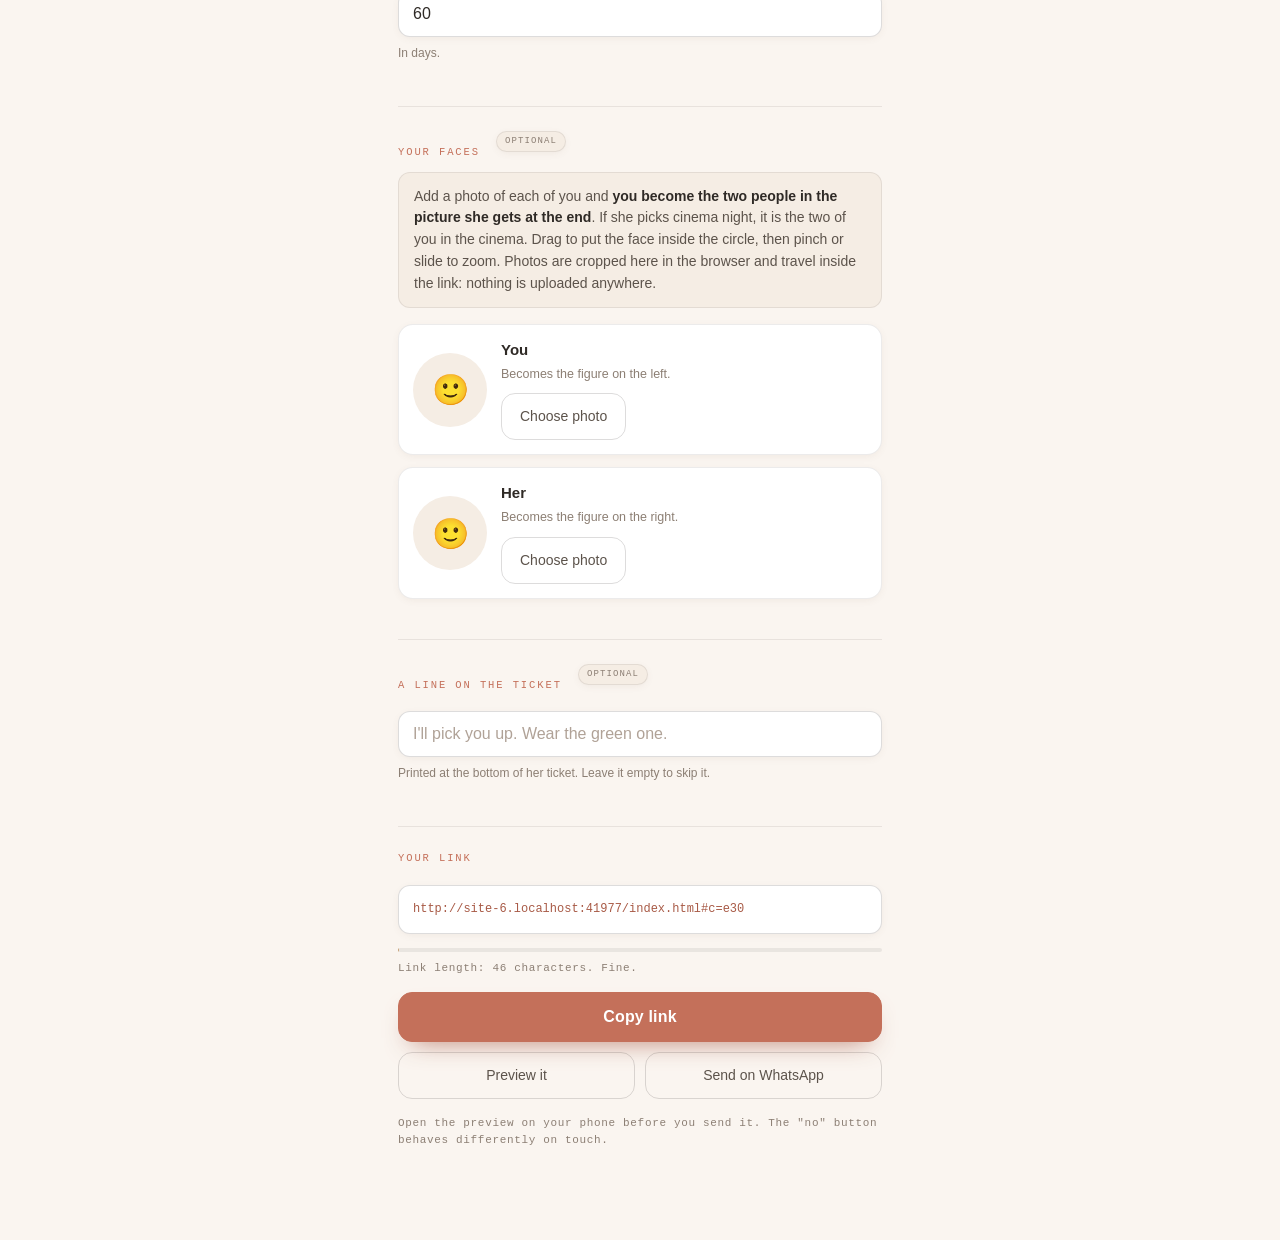
==== commit 5e579ce0: "Put your actual faces into the scene The polaroid pinned in the corner was solving the wrong problem" ====
--- a/setup.html
+++ b/setup.html
@@ -80,35 +80,47 @@
       </div>
 
       <div class="setup-section">
-        <h3>Photos <span class="badge opt">Optional</span></h3>
+        <h3>Your faces <span class="badge opt">Optional</span></h3>
         <p class="instruction">
-          Pick them from your phone. They get shrunk right here in the browser and
-          travel inside the link, so no one else ever sees them. If you add them,
-          they are pinned onto the picture she gets at the end.
+          Add a photo of each of you and <b>you become the two people in the
+          picture she gets at the end</b>. If she picks cinema night, it is the
+          two of you in the cinema. Drag to put the face inside the circle, then
+          pinch or slide to zoom. Photos are cropped here in the browser and
+          travel inside the link: nothing is uploaded anywhere.
         </p>
 
-        <div class="upload" id="upHer">
-          <div class="up-preview" id="prevHer">🙂</div>
+        <div class="upload" id="cardMe">
+          <div class="up-preview round" id="prevMe">🙂</div>
           <div class="up-body">
-            <div class="up-title">A photo of her</div>
-            <div class="up-note" id="noteHer">Shown the moment she says yes.</div>
+            <div class="up-title">You</div>
+            <div class="up-note" id="noteMe">Becomes the figure on the left.</div>
+            <div class="up-actions">
+              <label class="btn ghost up-btn">Choose photo<input type="file" accept="image/*" id="fileMe" hidden></label>
+              <button class="btn ghost up-btn hide" id="clearMe">Remove</button>
+            </div>
+          </div>
+        </div>
+        <div class="cropper hide" id="cropMe">
+          <div class="crop-stage" id="stageMe"><img alt="" id="imgMe"><div class="crop-ring"></div></div>
+          <input type="range" class="crop-zoom" id="zoomMe" min="1" max="3.2" step="0.01" value="1" aria-label="Zoom">
+          <button class="btn primary" id="okMe">Use this face</button>
+        </div>
+
+        <div class="upload" id="cardHer">
+          <div class="up-preview round" id="prevHer">🙂</div>
+          <div class="up-body">
+            <div class="up-title">Her</div>
+            <div class="up-note" id="noteHer">Becomes the figure on the right.</div>
             <div class="up-actions">
               <label class="btn ghost up-btn">Choose photo<input type="file" accept="image/*" id="fileHer" hidden></label>
               <button class="btn ghost up-btn hide" id="clearHer">Remove</button>
             </div>
           </div>
         </div>
-
-        <div class="upload" id="upUs">
-          <div class="up-preview" id="prevUs">👫</div>
-          <div class="up-body">
-            <div class="up-title">A photo of the two of you</div>
-            <div class="up-note" id="noteUs">Pinned to the ticket and the final picture.</div>
-            <div class="up-actions">
-              <label class="btn ghost up-btn">Choose photo<input type="file" accept="image/*" id="fileUs" hidden></label>
-              <button class="btn ghost up-btn hide" id="clearUs">Remove</button>
-            </div>
-          </div>
+        <div class="cropper hide" id="cropHer">
+          <div class="crop-stage" id="stageHer"><img alt="" id="imgHer"><div class="crop-ring"></div></div>
+          <input type="range" class="crop-zoom" id="zoomHer" min="1" max="3.2" step="0.01" value="1" aria-label="Zoom">
+          <button class="btn primary" id="okHer">Use this face</button>
         </div>
       </div>
 
@@ -146,7 +158,7 @@
 
     const dropped = new Set();   // activities taken off her list
     const blocked = new Set();   // weekdays he can't do
-    const photos = { photoHer: '', photoUs: '' };
+    const faces = { faceMe: '', faceHer: '' };
 
     el('acts').innerHTML = ACTIVITIES.map((a) =>
       `<button class="toggle on" data-id="${a.id}">${a.emoji} ${a.label}</button>`).join('');
@@ -182,57 +194,125 @@
       build();
     });
 
-    /* Shrink hard: the photo has to fit inside a URL. */
-    function readPhoto(file, cb) {
-      const reader = new FileReader();
-      reader.onload = () => {
-        const img = new Image();
-        img.onload = () => {
-          // Small on purpose: the photo has to survive being base64'd
-          // into the config and then base64'd again into the link.
-          const max = 200;
-          const side = Math.min(img.width, img.height);      // square crop, centred
-          const canvas = document.createElement('canvas');
-          canvas.width = canvas.height = max;
-          const ctx = canvas.getContext('2d');
-          ctx.drawImage(img, (img.width - side) / 2, (img.height - side) / 2,
-                        side, side, 0, 0, max, max);
-          cb(canvas.toDataURL('image/jpeg', 0.6));
+    /* ---------- the face cropper ----------
+       No face detection: the ones available in browsers are unreliable and
+       absent on iOS, and a wrong guess crops somebody's shoulder. He places
+       it himself, which always works. */
+    const STAGE = 240, RING = 196, OUT = 168;
+
+    function makeCropper(key, ids) {
+      const st = { img: null, k: 1, zoom: 1, x: 0, y: 0 };
+      const stage = el(ids.stage), img = el(ids.img);
+
+      const clampAndDraw = () => {
+        const w = st.img.naturalWidth * st.k * st.zoom;
+        const h = st.img.naturalHeight * st.k * st.zoom;
+        const mx = Math.max(0, (w - RING) / 2);
+        const my = Math.max(0, (h - RING) / 2);
+        st.x = Math.max(-mx, Math.min(mx, st.x));
+        st.y = Math.max(-my, Math.min(my, st.y));
+        img.style.width = w + 'px';
+        img.style.height = h + 'px';
+        img.style.transform = `translate(calc(-50% + ${st.x}px), calc(-50% + ${st.y}px))`;
+      };
+
+      const open = (src) => {
+        const probe = new Image();
+        probe.onload = () => {
+          st.img = probe;
+          // At zoom 1 the shorter side exactly fills the circle.
+          st.k = RING / Math.min(probe.naturalWidth, probe.naturalHeight);
+          st.zoom = 1;
+          st.x = 0;
+          // Faces sit above centre in most photos, so start there.
+          st.y = Math.min(0, -(probe.naturalHeight * st.k - RING) * 0.18);
+          img.src = src;
+          el(ids.zoom).value = 1;
+          el(ids.crop).classList.remove('hide');
+          clampAndDraw();
         };
-        img.onerror = () => cb('');
-        img.src = reader.result;
+        probe.onerror = () => { el(ids.note).textContent = 'Could not read that file.'; };
+        probe.src = src;
       };
-      reader.onerror = () => cb('');
-      reader.readAsDataURL(file);
-    }
-
-    function wireUpload(key, fileId, prevId, clearId, noteId, fallbackNote) {
-      el(fileId).addEventListener('change', (e) => {
+
+      let drag = null;
+      stage.addEventListener('pointerdown', (e) => {
+        if (!st.img) return;
+        drag = { px: e.clientX, py: e.clientY, ox: st.x, oy: st.y };
+        stage.setPointerCapture(e.pointerId);
+      });
+      stage.addEventListener('pointermove', (e) => {
+        if (!drag) return;
+        st.x = drag.ox + (e.clientX - drag.px);
+        st.y = drag.oy + (e.clientY - drag.py);
+        clampAndDraw();
+      });
+      ['pointerup', 'pointercancel'].forEach((ev) =>
+        stage.addEventListener(ev, () => { drag = null; }));
+
+      el(ids.zoom).addEventListener('input', (e) => {
+        if (!st.img) return;
+        st.zoom = +e.target.value;
+        clampAndDraw();
+      });
+
+      /* Render exactly what the circle is showing. */
+      const commit = () => {
+        if (!st.img) return;
+        const scale = OUT / RING;
+        const w = st.img.naturalWidth * st.k * st.zoom;
+        const h = st.img.naturalHeight * st.k * st.zoom;
+        const ix = STAGE / 2 + st.x - w / 2 - (STAGE - RING) / 2;
+        const iy = STAGE / 2 + st.y - h / 2 - (STAGE - RING) / 2;
+
+        const canvas = document.createElement('canvas');
+        canvas.width = canvas.height = OUT;
+        const ctx = canvas.getContext('2d');
+        ctx.fillStyle = '#f5ede4';
+        ctx.fillRect(0, 0, OUT, OUT);
+        ctx.drawImage(st.img, ix * scale, iy * scale, w * scale, h * scale);
+
+        const data = canvas.toDataURL('image/jpeg', 0.68);
+        faces[key] = data;
+        el(ids.prev).innerHTML = `<img src="${data}" alt="">`;
+        el(ids.clear).classList.remove('hide');
+        el(ids.note).textContent = Math.round(data.length / 1024) + ' KB. In the picture now.';
+        el(ids.crop).classList.add('hide');
+        build();
+      };
+
+      el(ids.ok).addEventListener('click', commit);
+
+      el(ids.file).addEventListener('change', (e) => {
         const f = e.target.files && e.target.files[0];
         if (!f) return;
-        el(noteId).textContent = 'Shrinking it…';
-        readPhoto(f, (data) => {
-          if (!data) { el(noteId).textContent = 'Could not read that file.'; return; }
-          photos[key] = data;
-          el(prevId).innerHTML = `<img src="${data}" alt="">`;
-          el(clearId).classList.remove('hide');
-          el(noteId).textContent = Math.round(data.length / 1024) + ' KB after shrinking.';
-          build();
-        });
-      });
-
-      el(clearId).addEventListener('click', () => {
-        photos[key] = '';
-        el(fileId).value = '';
-        el(prevId).innerHTML = prevId === 'prevHer' ? '🙂' : '👫';
-        el(clearId).classList.add('hide');
-        el(noteId).textContent = fallbackNote;
+        const reader = new FileReader();
+        reader.onload = () => open(reader.result);
+        reader.onerror = () => { el(ids.note).textContent = 'Could not read that file.'; };
+        reader.readAsDataURL(f);
+      });
+
+      el(ids.clear).addEventListener('click', () => {
+        faces[key] = '';
+        el(ids.file).value = '';
+        el(ids.prev).innerHTML = '🙂';
+        el(ids.clear).classList.add('hide');
+        el(ids.crop).classList.add('hide');
+        el(ids.note).textContent = ids.fallback;
         build();
       });
     }
 
-    wireUpload('photoHer', 'fileHer', 'prevHer', 'clearHer', 'noteHer', 'Shown the moment she says yes.');
-    wireUpload('photoUs', 'fileUs', 'prevUs', 'clearUs', 'noteUs', 'Pinned to the ticket and the final picture.');
+    makeCropper('faceMe', {
+      file: 'fileMe', stage: 'stageMe', img: 'imgMe', zoom: 'zoomMe', ok: 'okMe',
+      crop: 'cropMe', prev: 'prevMe', clear: 'clearMe', note: 'noteMe',
+      fallback: 'Becomes the figure on the left.',
+    });
+    makeCropper('faceHer', {
+      file: 'fileHer', stage: 'stageHer', img: 'imgHer', zoom: 'zoomHer', ok: 'okHer',
+      crop: 'cropHer', prev: 'prevHer', clear: 'clearHer', note: 'noteHer',
+      fallback: 'Becomes the figure on the right.',
+    });
 
     function build() {
       const keep = ACTIVITIES.map((a) => a.id).filter((id) => !dropped.has(id));
@@ -243,8 +323,8 @@
         to: el('to').value.trim() || 'Or',
         phone: el('phone').value.trim(),
         city: el('city').value.trim() || 'Tel Aviv',
-        photoHer: photos.photoHer,
-        photoUs: photos.photoUs,
+        faceMe: faces.faceMe,
+        faceHer: faces.faceHer,
         note: el('note').value.trim(),
         activities: keep,
         blockedDays: [...blocked].sort(),
--- a/css/style.css
+++ b/css/style.css
@@ -971,6 +971,63 @@
 }
 
 .up-preview img { width: 100%; height: 100%; object-fit: cover; display: block; }
+.up-preview.round { border-radius: 50%; }
+
+/* ---------- setup: the face cropper ---------- */
+
+.cropper {
+  background: var(--card);
+  border: 1px solid var(--line);
+  border-radius: 15px;
+  padding: 16px;
+  margin: -4px 0 14px;
+  box-shadow: var(--sh-md);
+  text-align: center;
+}
+
+.crop-stage {
+  position: relative;
+  width: 240px;
+  height: 240px;
+  margin: 0 auto 14px;
+  border-radius: 12px;
+  overflow: hidden;
+  background: var(--bg-warm);
+  cursor: grab;
+  touch-action: none;
+  user-select: none;
+}
+
+.crop-stage:active { cursor: grabbing; }
+
+.crop-stage img {
+  position: absolute;
+  left: 50%;
+  top: 50%;
+  max-width: none;
+  pointer-events: none;
+  display: block;
+}
+
+/* The dimmed surround is one big box-shadow spilling out of the circle. */
+.crop-ring {
+  position: absolute;
+  left: 22px;
+  top: 22px;
+  width: 196px;
+  height: 196px;
+  border-radius: 50%;
+  border: 2px solid rgba(255, 255, 255, 0.9);
+  box-shadow: 0 0 0 999px rgba(47, 42, 38, 0.42);
+  pointer-events: none;
+}
+
+.crop-zoom {
+  width: 240px;
+  margin: 0 auto 14px;
+  display: block;
+  accent-color: var(--accent);
+}
 
 .up-body { flex: 1; min-width: 0; }
 .up-title { font-weight: 600; font-size: 15px; }
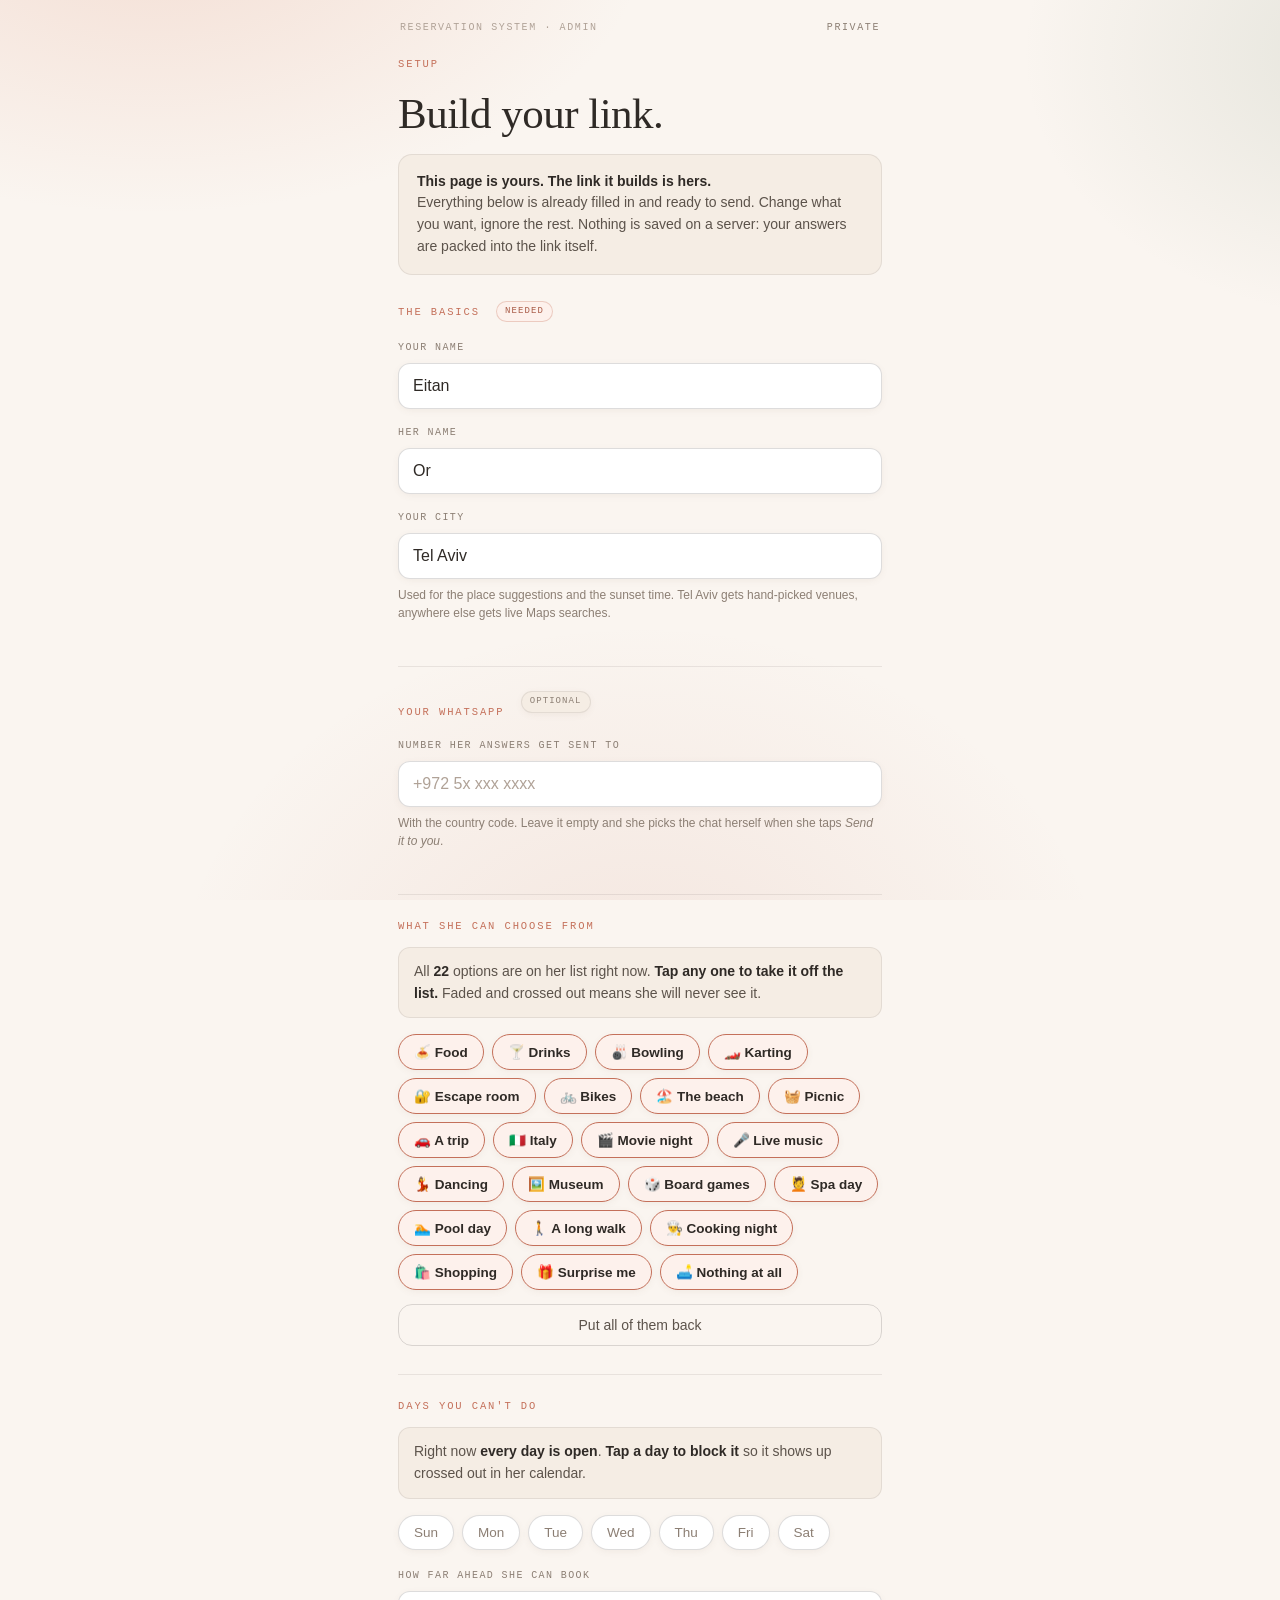
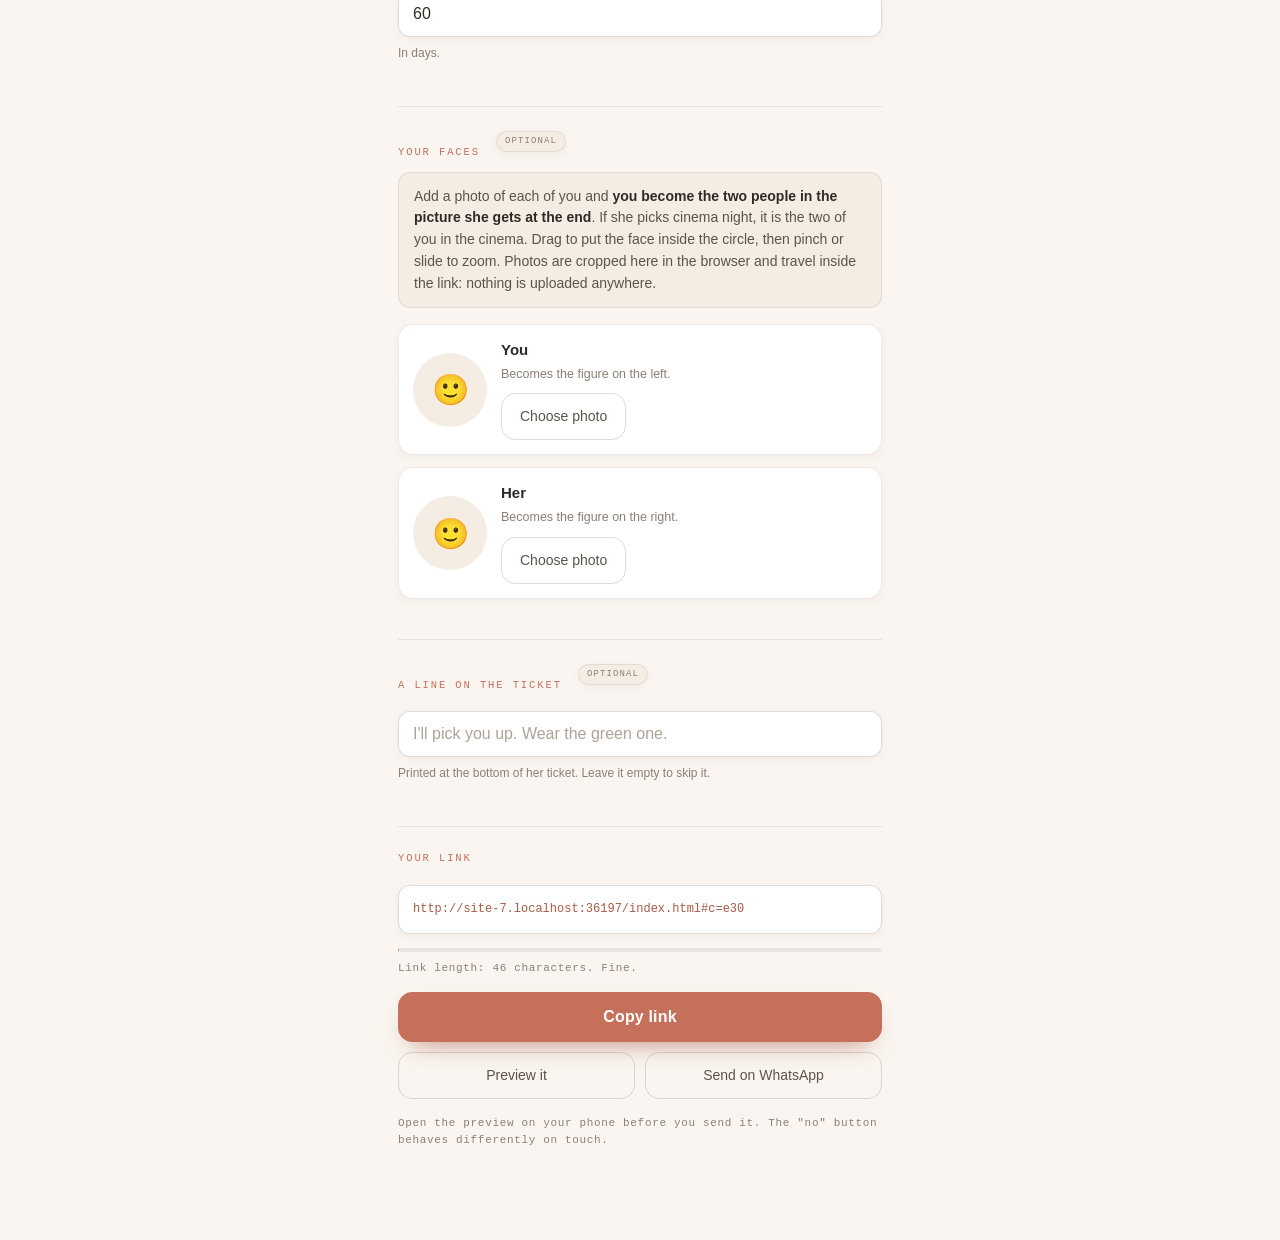
==== commit 83964ec2: "Stop shipping src-less img tags in the cropper Both cropper images had no src until a file was chose" ====
--- a/setup.html
+++ b/setup.html
@@ -101,7 +101,7 @@
           </div>
         </div>
         <div class="cropper hide" id="cropMe">
-          <div class="crop-stage" id="stageMe"><img alt="" id="imgMe"><div class="crop-ring"></div></div>
+          <div class="crop-stage" id="stageMe"><div class="crop-ring"></div></div>
           <input type="range" class="crop-zoom" id="zoomMe" min="1" max="3.2" step="0.01" value="1" aria-label="Zoom">
           <button class="btn primary" id="okMe">Use this face</button>
         </div>
@@ -118,7 +118,7 @@
           </div>
         </div>
         <div class="cropper hide" id="cropHer">
-          <div class="crop-stage" id="stageHer"><img alt="" id="imgHer"><div class="crop-ring"></div></div>
+          <div class="crop-stage" id="stageHer"><div class="crop-ring"></div></div>
           <input type="range" class="crop-zoom" id="zoomHer" min="1" max="3.2" step="0.01" value="1" aria-label="Zoom">
           <button class="btn primary" id="okHer">Use this face</button>
         </div>
@@ -201,19 +201,20 @@
     const STAGE = 240, RING = 196, OUT = 168;
 
     function makeCropper(key, ids) {
-      const st = { img: null, k: 1, zoom: 1, x: 0, y: 0 };
-      const stage = el(ids.stage), img = el(ids.img);
+      const st = { img: null, el: null, k: 1, zoom: 1, x: 0, y: 0 };
+      const stage = el(ids.stage);
 
       const clampAndDraw = () => {
+        if (!st.img || !st.el) return;
         const w = st.img.naturalWidth * st.k * st.zoom;
         const h = st.img.naturalHeight * st.k * st.zoom;
         const mx = Math.max(0, (w - RING) / 2);
         const my = Math.max(0, (h - RING) / 2);
         st.x = Math.max(-mx, Math.min(mx, st.x));
         st.y = Math.max(-my, Math.min(my, st.y));
-        img.style.width = w + 'px';
-        img.style.height = h + 'px';
-        img.style.transform = `translate(calc(-50% + ${st.x}px), calc(-50% + ${st.y}px))`;
+        st.el.style.width = w + 'px';
+        st.el.style.height = h + 'px';
+        st.el.style.transform = `translate(calc(-50% + ${st.x}px), calc(-50% + ${st.y}px))`;
       };
 
       const open = (src) => {
@@ -226,7 +227,14 @@
           st.x = 0;
           // Faces sit above centre in most photos, so start there.
           st.y = Math.min(0, -(probe.naturalHeight * st.k - RING) * 0.18);
-          img.src = src;
+          // Built here rather than in the markup: an <img> with no src
+          // ships as a broken-image box.
+          if (!st.el) {
+            st.el = document.createElement('img');
+            st.el.alt = '';
+            stage.insertBefore(st.el, stage.firstChild);
+          }
+          st.el.src = src;
           el(ids.zoom).value = 1;
           el(ids.crop).classList.remove('hide');
           clampAndDraw();
@@ -295,6 +303,7 @@
       el(ids.clear).addEventListener('click', () => {
         faces[key] = '';
         el(ids.file).value = '';
+        if (st.el) { st.el.remove(); st.el = null; st.img = null; }
         el(ids.prev).innerHTML = '🙂';
         el(ids.clear).classList.add('hide');
         el(ids.crop).classList.add('hide');
@@ -304,12 +313,12 @@
     }
 
     makeCropper('faceMe', {
-      file: 'fileMe', stage: 'stageMe', img: 'imgMe', zoom: 'zoomMe', ok: 'okMe',
+      file: 'fileMe', stage: 'stageMe', zoom: 'zoomMe', ok: 'okMe',
       crop: 'cropMe', prev: 'prevMe', clear: 'clearMe', note: 'noteMe',
       fallback: 'Becomes the figure on the left.',
     });
     makeCropper('faceHer', {
-      file: 'fileHer', stage: 'stageHer', img: 'imgHer', zoom: 'zoomHer', ok: 'okHer',
+      file: 'fileHer', stage: 'stageHer', zoom: 'zoomHer', ok: 'okHer',
       crop: 'cropHer', prev: 'prevHer', clear: 'clearHer', note: 'noteHer',
       fallback: 'Becomes the figure on the right.',
     });
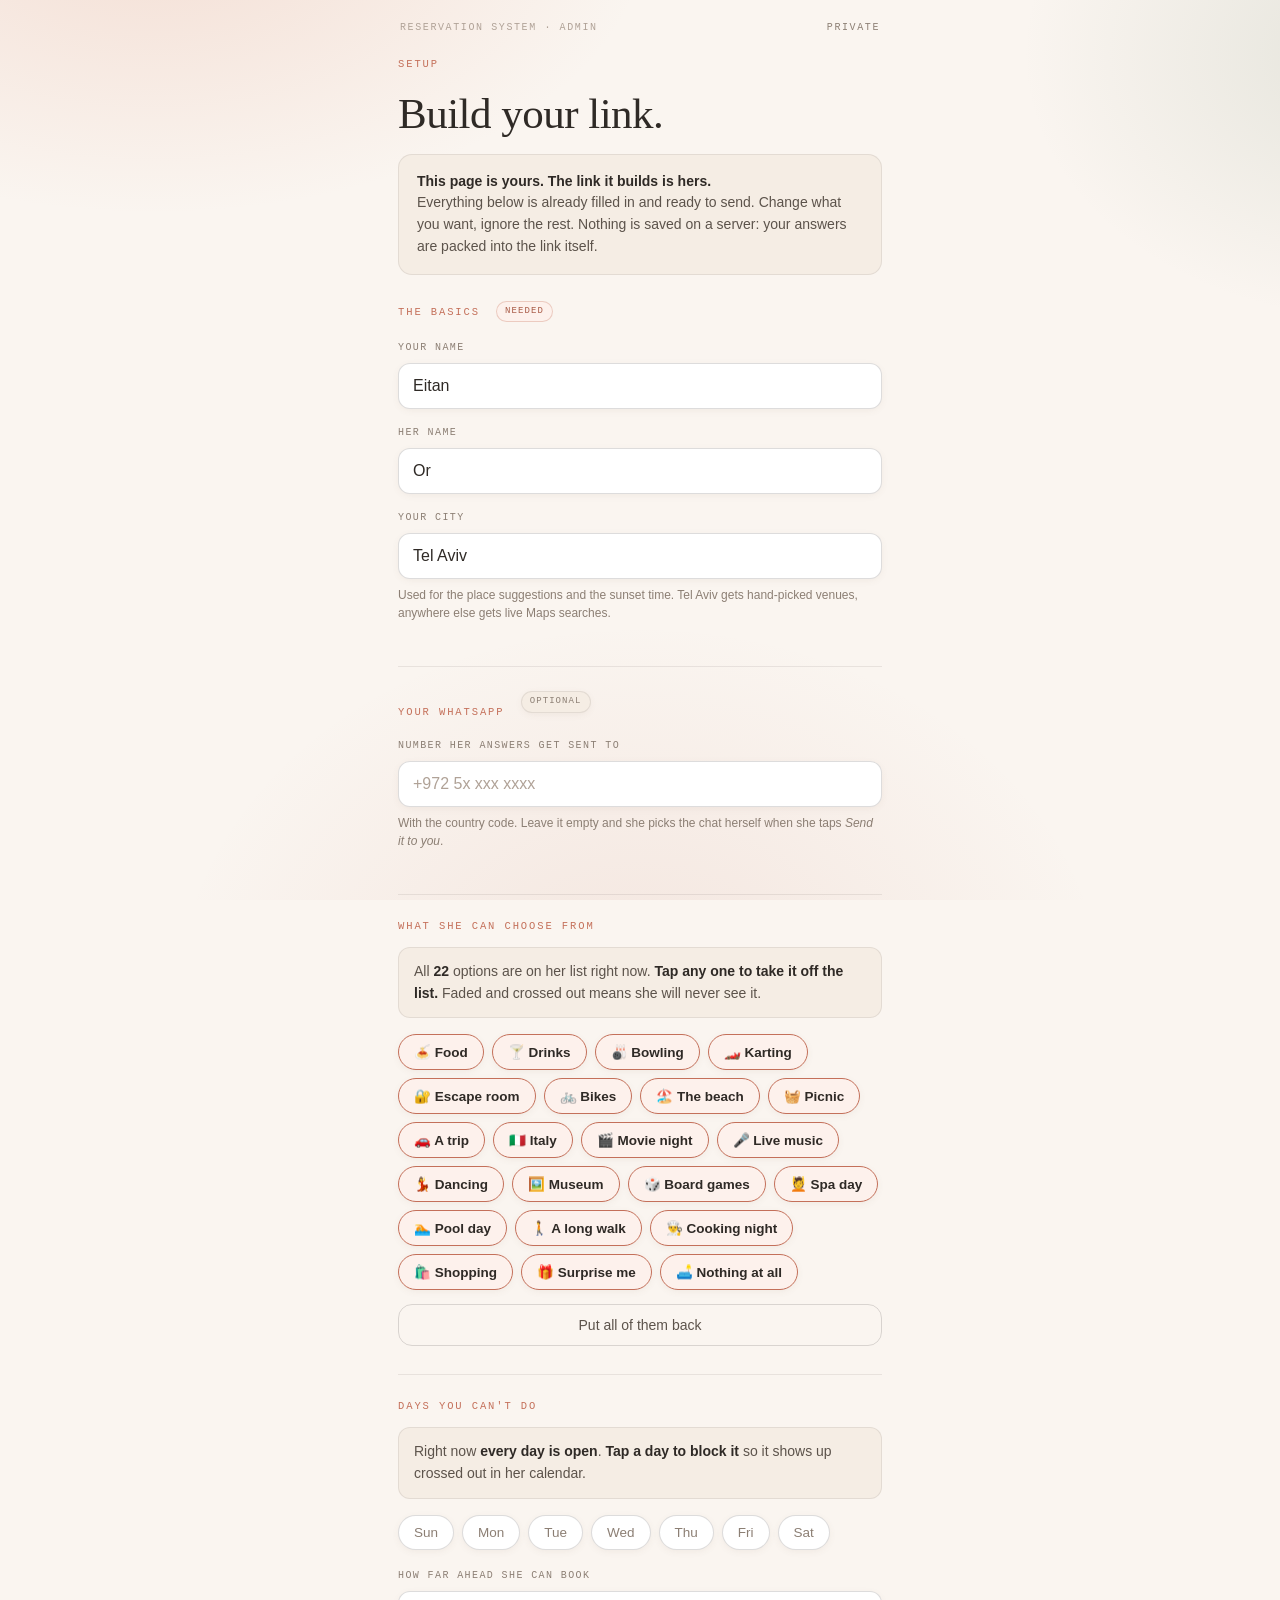
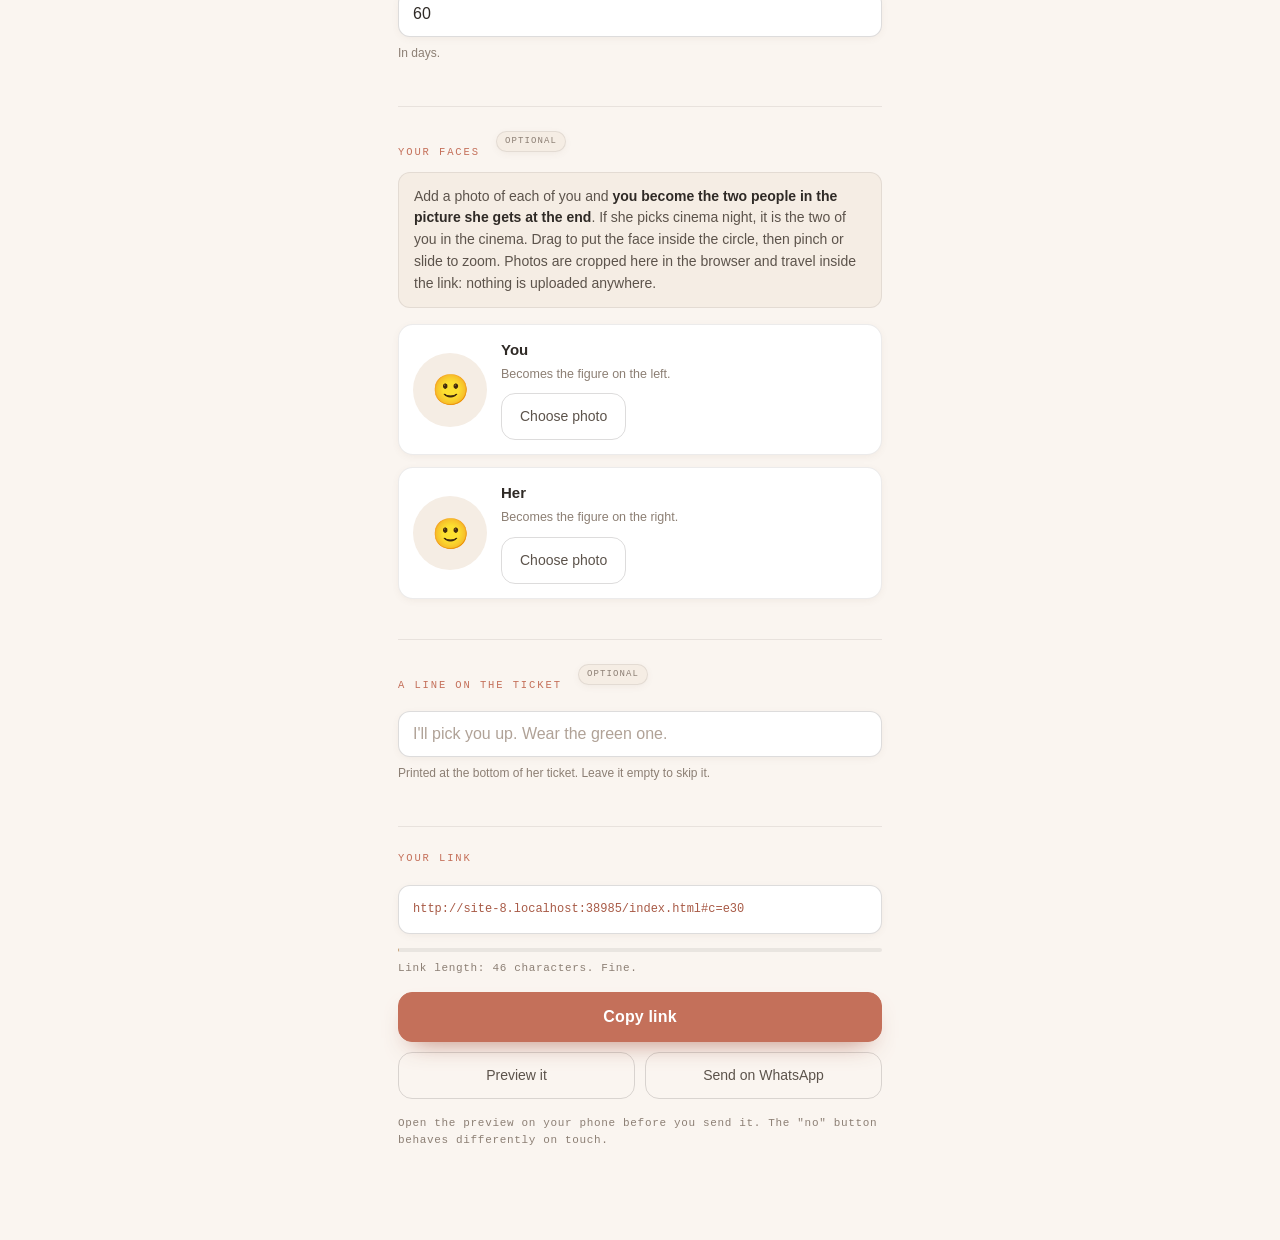
==== commit 7ee7f57d: "Reword a comment that tripped the image detector The comment explaining the fix contained the tag na" ====
--- a/setup.html
+++ b/setup.html
@@ -227,8 +227,8 @@
           st.x = 0;
           // Faces sit above centre in most photos, so start there.
           st.y = Math.min(0, -(probe.naturalHeight * st.k - RING) * 0.18);
-          // Built here rather than in the markup: an <img> with no src
-          // ships as a broken-image box.
+          // Built here rather than in the markup, because an image element
+          // with no source yet ships as a broken-image box.
           if (!st.el) {
             st.el = document.createElement('img');
             st.el.alt = '';
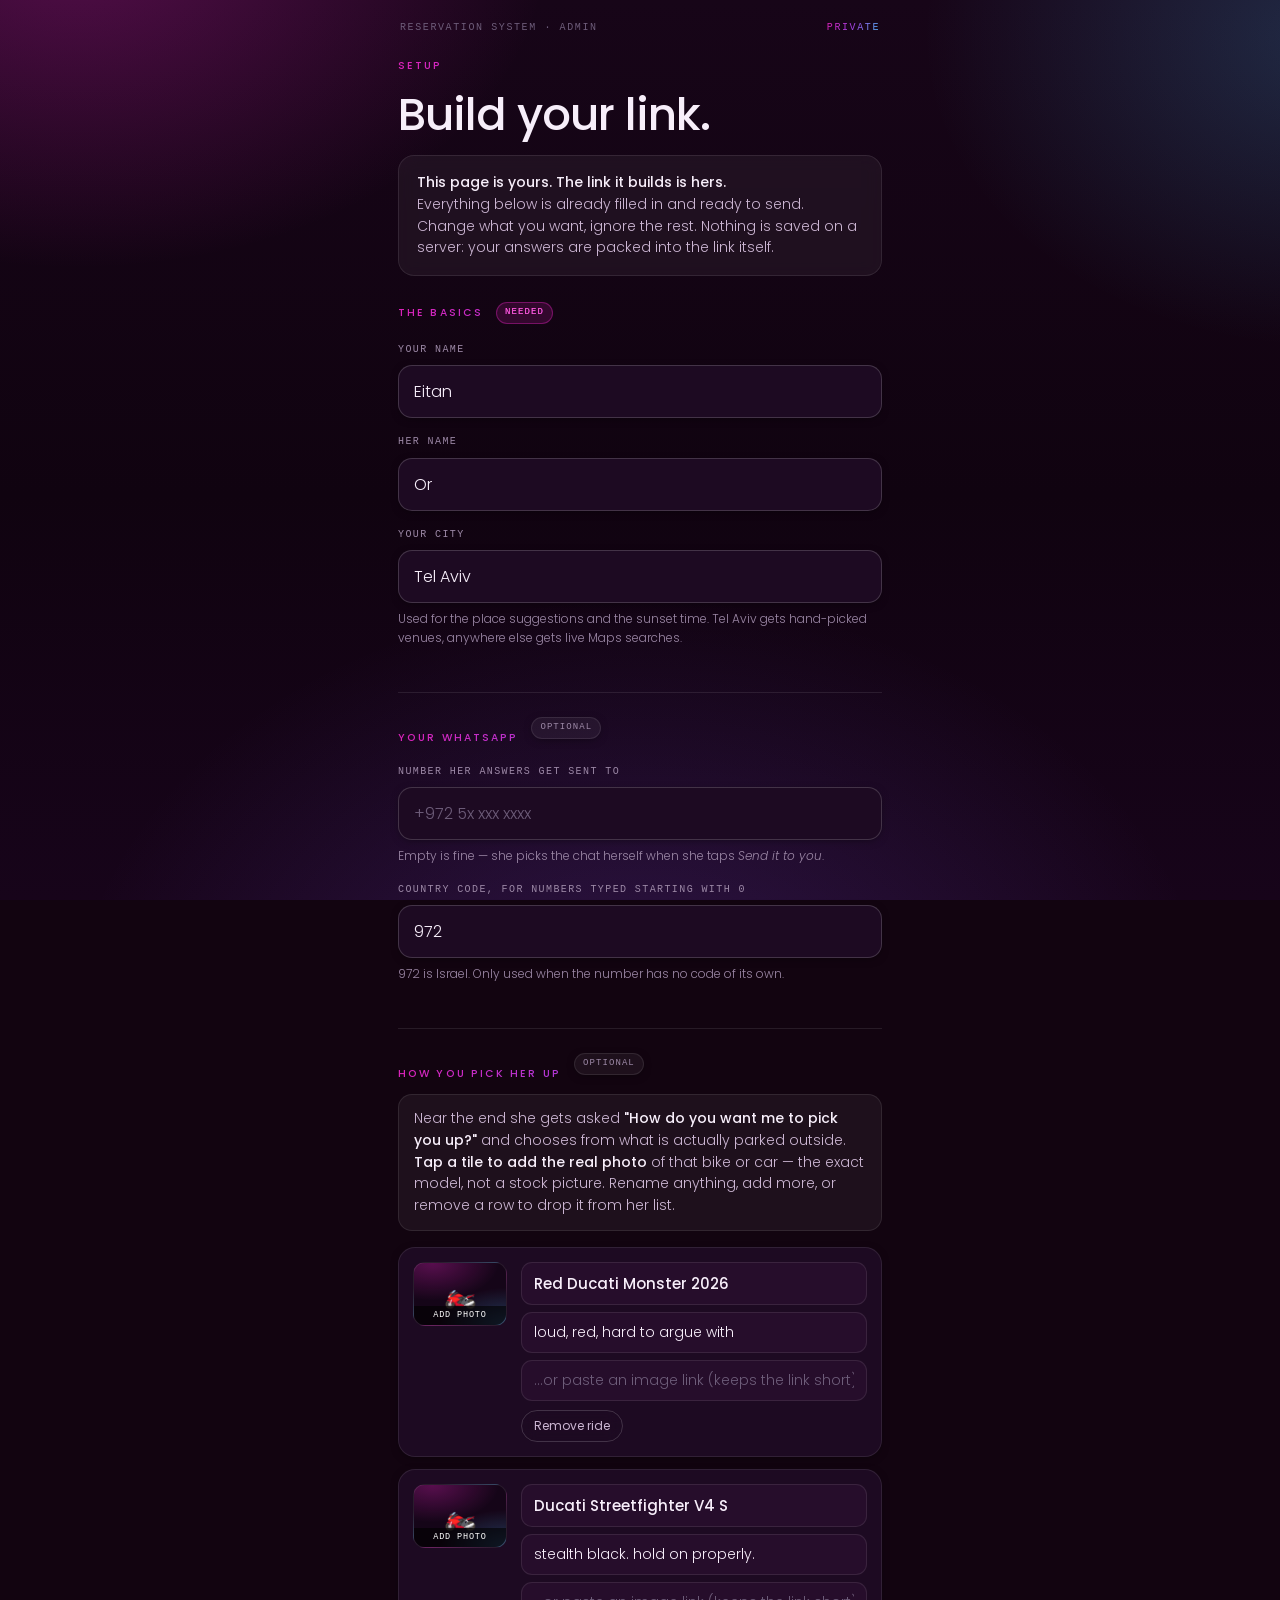
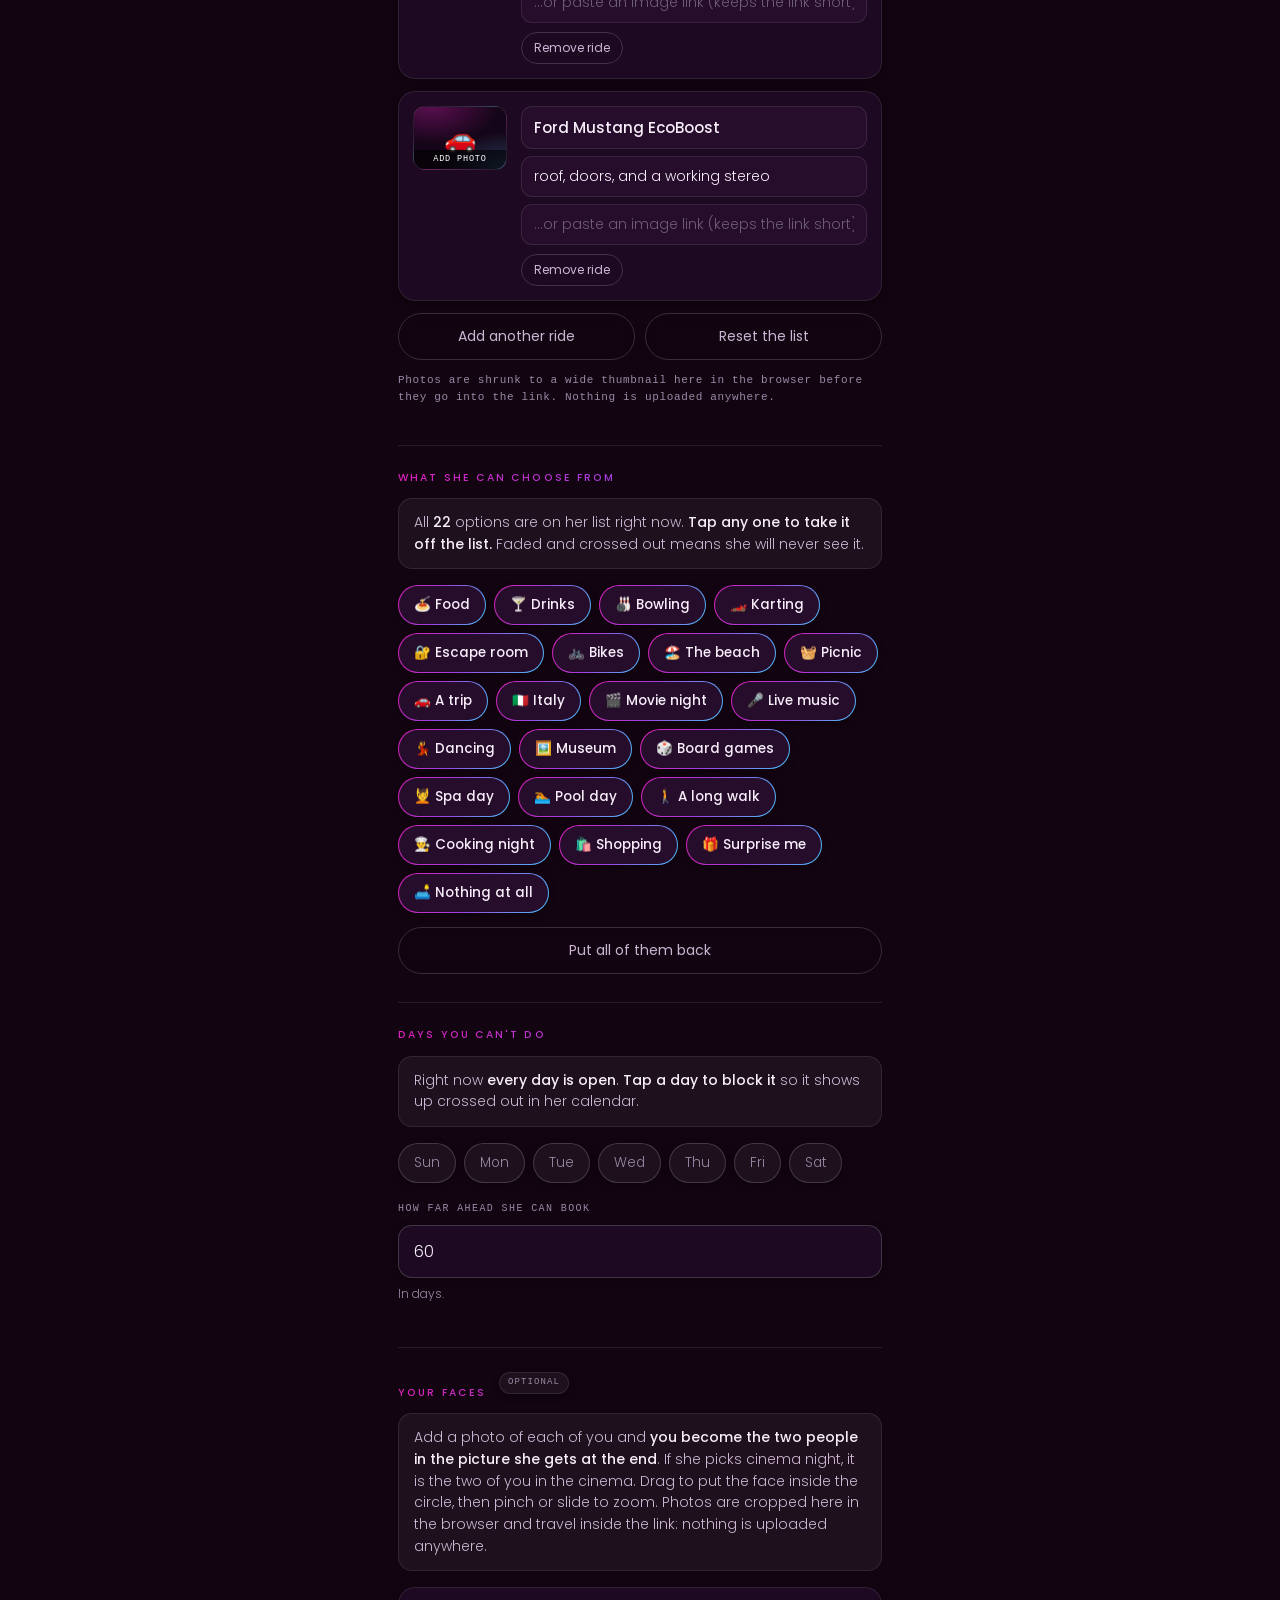
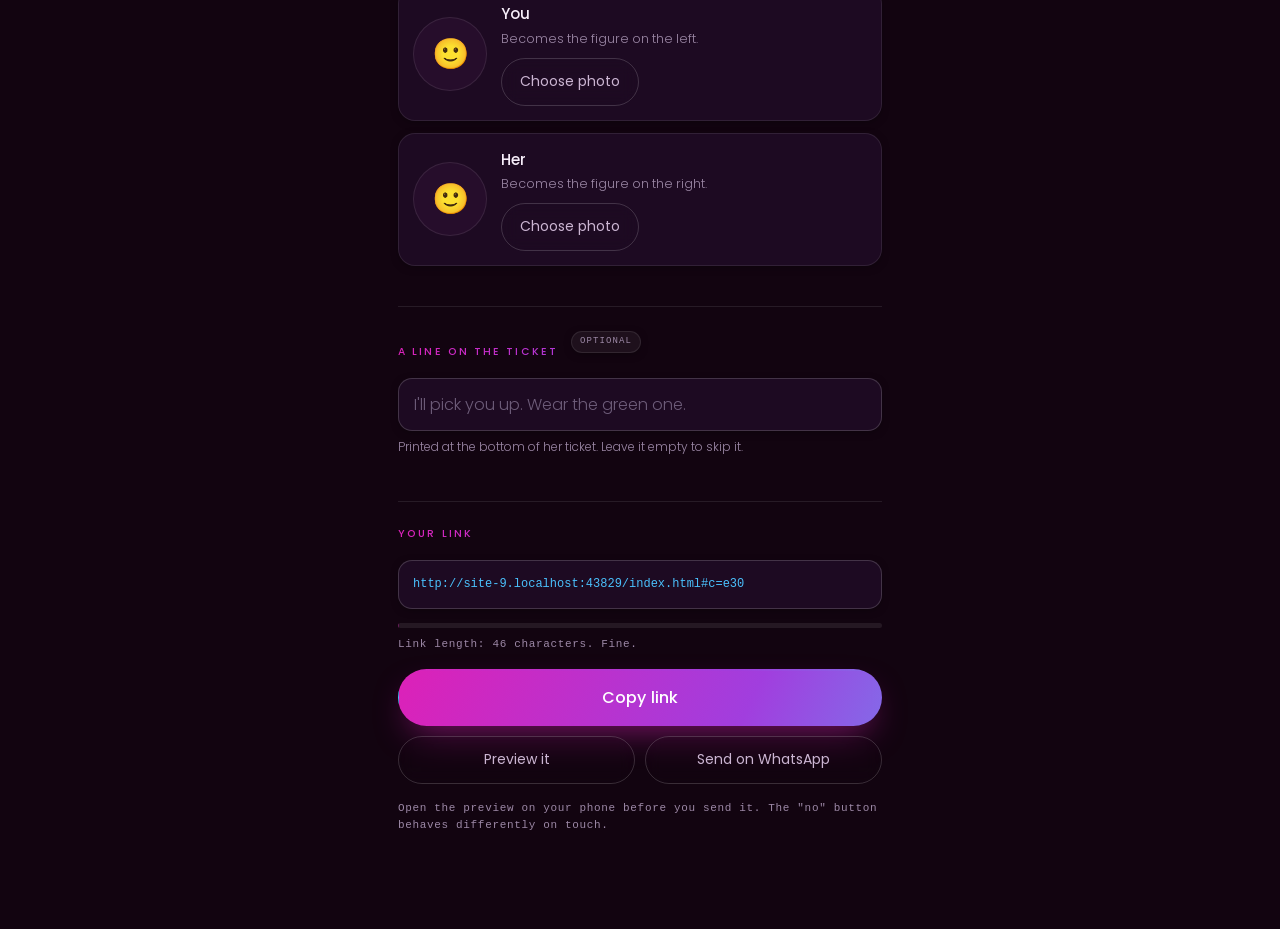
==== commit 7b229750: "Restyle in magenta and cyan, ask how she wants picking up Three things.  The look moves to the palet" ====
--- a/setup.html
+++ b/setup.html
@@ -3,9 +3,15 @@
 <head>
   <meta charset="utf-8">
   <meta name="viewport" content="width=device-width, initial-scale=1, viewport-fit=cover">
-  <meta name="theme-color" content="#faf5f0">
+  <meta name="theme-color" content="#120410">
   <title>Set up your invitation</title>
   <link rel="icon" href="data:image/svg+xml,<svg xmlns='http://www.w3.org/2000/svg' viewBox='0 0 100 100'><text y='.9em' font-size='90'>⚙️</text></svg>">
+
+  <link rel="preconnect" href="https://fonts.googleapis.com">
+  <link rel="preconnect" href="https://fonts.gstatic.com" crossorigin>
+  <link rel="stylesheet" media="print" onload="this.media='all'"
+        href="https://fonts.googleapis.com/css2?family=Poppins:wght@300;400;500;600&display=swap">
+
   <link rel="stylesheet" href="css/style.css">
 </head>
 <body>
@@ -49,9 +55,34 @@
         <div class="field">
           <label>Number her answers get sent to</label>
           <input id="phone" type="tel" inputmode="tel" placeholder="+972 5x xxx xxxx">
-          <div class="hint">With the country code. Leave it empty and she picks the
-            chat herself when she taps <em>Send it to you</em>.</div>
-        </div>
+          <div class="hint" id="phoneNote">Type it however you like — <b>052-123-4567</b> or
+            <b>+972 52 123 4567</b> both work. Leave it empty and she picks the chat
+            herself when she taps <em>Send it to you</em>.</div>
+        </div>
+        <div class="field">
+          <label>Country code, for numbers typed starting with 0</label>
+          <input id="cc" inputmode="numeric" value="972">
+          <div class="hint">972 is Israel. Only used when the number has no code of its own.</div>
+        </div>
+      </div>
+
+      <div class="setup-section">
+        <h3>How you pick her up <span class="badge opt">Optional</span></h3>
+        <p class="instruction">
+          Near the end she gets asked <b>"How do you want me to pick you up?"</b> and
+          chooses from what is actually parked outside. <b>Tap a tile to add the real
+          photo</b> of that bike or car — the exact model, not a stock picture. Rename
+          anything, add more, or remove a row to drop it from her list.
+        </p>
+        <div id="rides"></div>
+        <div class="btn-row">
+          <button class="btn ghost" id="addRide">Add another ride</button>
+          <button class="btn ghost" id="resetRides">Reset the list</button>
+        </div>
+        <p class="tiny" style="margin-top:12px">
+          Photos are shrunk to a wide thumbnail here in the browser before they go
+          into the link. Nothing is uploaded anywhere.
+        </p>
       </div>
 
       <div class="setup-section">
@@ -323,22 +354,135 @@
       fallback: 'Becomes the figure on the right.',
     });
 
+    /* ---------- the rides ----------
+       His actual vehicles, each with a real photo. Photos are shrunk
+       hard before they go anywhere near the link: every kilobyte here
+       costs roughly 1.8k characters of URL. */
+    let rides = DEFAULT_RIDES.map((r) => ({ ...r }));
+    let rideSeq = rides.length;
+
+    const RIDE_W = 480, RIDE_H = 300, RIDE_MAX = 20000;   // max chars of data URI
+
+    function shrinkRide(src, cb) {
+      const img = new Image();
+      img.onload = () => {
+        const k = Math.min(1, RIDE_W / img.naturalWidth, RIDE_H / img.naturalHeight);
+        const w = Math.max(1, Math.round(img.naturalWidth * k));
+        const h = Math.max(1, Math.round(img.naturalHeight * k));
+        const c = document.createElement('canvas');
+        c.width = w; c.height = h;
+        c.getContext('2d').drawImage(img, 0, 0, w, h);
+        let q = 0.72;
+        let out = c.toDataURL('image/jpeg', q);
+        while (out.length > RIDE_MAX && q > 0.32) { q -= 0.08; out = c.toDataURL('image/jpeg', q); }
+        cb(out);
+      };
+      img.onerror = () => cb(null);
+      img.src = src;
+    }
+
+    const isUrl = (s) => /^https?:\/\//i.test(s || '');
+
+    function drawRides() {
+      el('rides').innerHTML = rides.map((r, i) => {
+        const attached = r.img && !isUrl(r.img);
+        return `
+        <div class="ride-row" data-i="${i}">
+          <label class="ride-shot">
+            ${r.img ? `<img src="${r.img.replace(/"/g, '&quot;')}" alt="">` : (r.emoji || '🚗')}
+            <span class="tag">${r.img ? 'Change' : 'Add photo'}</span>
+            <input type="file" accept="image/*" hidden data-file="${i}">
+          </label>
+          <div class="ride-fields">
+            <input class="name" data-k="label" data-i="${i}" placeholder="Red Ducati Monster 2026"
+                   value="${(r.label || '').replace(/"/g, '&quot;')}">
+            <input data-k="note" data-i="${i}" placeholder="one line about it (optional)"
+                   value="${(r.note || '').replace(/"/g, '&quot;')}">
+            ${attached
+              ? `<div class="tiny">Photo attached · ${Math.round(r.img.length / 1400)} KB in the link</div>`
+              : `<input data-k="img" data-i="${i}" placeholder="…or paste an image link (keeps the link short)"
+                        value="${(r.img || '').replace(/"/g, '&quot;')}">`}
+            <div class="ride-acts">
+              ${r.img ? `<button class="btn ghost up-btn" data-act="unphoto" data-i="${i}">Remove photo</button>` : ''}
+              <button class="btn ghost up-btn" data-act="remove" data-i="${i}">Remove ride</button>
+            </div>
+          </div>
+        </div>`;
+      }).join('') || `<p class="tiny">No rides on the list — she won't be asked about the pickup at all.</p>`;
+      build();
+    }
+
+    el('rides').addEventListener('input', (e) => {
+      const t = e.target;
+      if (t.dataset.k) { rides[+t.dataset.i][t.dataset.k] = t.value; build(); }
+    });
+
+    el('rides').addEventListener('click', (e) => {
+      const b = e.target.closest('button[data-act]');
+      if (!b) return;
+      e.preventDefault();
+      const i = +b.dataset.i;
+      if (b.dataset.act === 'remove') rides.splice(i, 1);
+      if (b.dataset.act === 'unphoto') rides[i].img = '';
+      drawRides();
+    });
+
+    el('rides').addEventListener('change', (e) => {
+      const inp = e.target;
+      if (inp.dataset.file === undefined) return;
+      const f = inp.files && inp.files[0];
+      if (!f) return;
+      const i = +inp.dataset.file;
+      const reader = new FileReader();
+      reader.onload = () => shrinkRide(reader.result, (out) => {
+        if (out) { rides[i].img = out; drawRides(); }
+      });
+      reader.readAsDataURL(f);
+    });
+
+    el('addRide').addEventListener('click', () => {
+      rides.push({ id: 'r' + (++rideSeq), emoji: '🚗', label: '', note: '', img: '' });
+      drawRides();
+    });
+
+    el('resetRides').addEventListener('click', () => {
+      rides = DEFAULT_RIDES.map((r) => ({ ...r }));
+      rideSeq = rides.length;
+      drawRides();
+    });
+
     function build() {
       const keep = ACTIVITIES.map((a) => a.id).filter((id) => !dropped.has(id));
+      const cc = (el('cc').value.replace(/\D/g, '') || '972');
+      const phone = el('phone').value.trim();
 
       const cfg = {
         ...DEFAULT_CONFIG,
         from: el('from').value.trim() || 'Eitan',
         to: el('to').value.trim() || 'Or',
-        phone: el('phone').value.trim(),
+        phone,
+        cc,
         city: el('city').value.trim() || 'Tel Aviv',
         faceMe: faces.faceMe,
         faceHer: faces.faceHer,
         note: el('note').value.trim(),
         activities: keep,
+        rides: rides.filter((r) => r.label.trim()).map((r, i) => ({
+          id: r.id || 'r' + (i + 1), emoji: r.emoji || '🚗',
+          label: r.label.trim(), note: (r.note || '').trim(), img: r.img || '',
+        })),
         blockedDays: [...blocked].sort(),
         horizon: Math.min(365, Math.max(7, +el('horizon').value || 60)),
       };
+
+      // Tell him now whether wa.me will actually accept this number,
+      // rather than letting her find out at the very end.
+      const digits = waNumber(phone, cc);
+      el('phoneNote').innerHTML = !phone
+        ? `Empty is fine — she picks the chat herself when she taps <em>Send it to you</em>.`
+        : digits
+          ? `Her answers will open a WhatsApp chat with <b>${waPretty(digits)}</b>.`
+          : `<b>That isn't a full number yet.</b> Try 052-123-4567, or the whole thing with +972.`;
 
       const base = location.href.replace(/setup\.html.*$/, 'index.html');
       const url = base + '#c=' + encodeConfig(cfg);
@@ -352,21 +496,22 @@
       el('preview').href = url;
 
       // Long links still work, but they get unwieldy to send around.
-      const pct = Math.min(100, (url.length / 30000) * 100);
+      // Every attached photo costs roughly 1.8k characters per kilobyte.
+      const pct = Math.min(100, (url.length / 60000) * 100);
       el('meterBar').style.transform = `scaleX(${pct / 100})`;
       el('meterNote').textContent = url.length < 8000
         ? `Link length: ${url.length} characters. Fine.`
-        : url.length < 24000
+        : url.length < 40000
           ? `Link length: ${url.length} characters. Fine — photos make it long.`
-          : `Link length: ${url.length} characters. Long. Use Copy link rather than WhatsApp, or drop one photo.`;
-      el('meterNote').className = url.length < 24000 ? 'tiny' : 'tiny warn';
+          : `Link length: ${url.length} characters. Getting long. Use Copy link rather than the WhatsApp button, or swap a ride photo for an image link.`;
+      el('meterNote').className = url.length < 40000 ? 'tiny' : 'tiny warn';
 
       const msg = `${cfg.to} — you have one unopened invitation 💌\n${url}`;
       el('wa').href = 'https://wa.me/?text=' + encodeURIComponent(msg);
       return url;
     }
 
-    ['from', 'to', 'phone', 'city', 'note', 'horizon']
+    ['from', 'to', 'phone', 'cc', 'city', 'note', 'horizon']
       .forEach((id) => el(id).addEventListener('input', build));
 
     el('copy').addEventListener('click', async () => {
@@ -380,7 +525,7 @@
       setTimeout(() => { el('copy').textContent = 'Copy link'; }, 2400);
     });
 
-    build();
+    drawRides();   // calls build()
   </script>
 </body>
 </html>
--- a/css/style.css
+++ b/css/style.css
@@ -1,42 +1,49 @@
 /* ============================================================
    RESERVATION SYSTEM — a date app
-   Warm paper, soft terracotta, plenty of air.
+   Midnight plum, magenta → cyan gradients, soft glow.
    ============================================================ */
 
 :root {
-  /* paper */
-  --bg:        #faf5f0;
-  --bg-warm:   #f5ede4;
-  --card:      #ffffff;
-  --card-2:    #fdf9f5;
+  /* ground */
+  --bg:        #120410;
+  --bg-2:      #1a0619;
+  --card:      #1d0a22;
+  --card-2:    #260d2b;
+  --glass:     rgba(255, 255, 255, 0.05);
 
   /* ink */
-  --ink:       #2f2a26;
-  --ink-soft:  #5c534b;
-  --muted:     #8c7f74;
-  --faint:     #b0a297;
+  --ink:       #f7eefa;
+  --ink-soft:  #cbb5d2;
+  --muted:     #9c88a6;
+  --faint:     #6d5c79;
 
   /* lines */
-  --line:      rgba(47, 42, 38, 0.09);
-  --line-2:    rgba(47, 42, 38, 0.16);
-
-  /* accents */
-  --accent:    #c4705a;   /* terracotta */
-  --accent-dk: #a85a46;
-  --blush:     #e8b4a0;
-  --sage:      #8fa089;
-  --gold:      #b08d3f;
-
-  /* shadows — warm, never grey */
-  --sh-sm: 0 2px 8px -2px rgba(120, 84, 66, 0.10);
-  --sh-md: 0 12px 28px -14px rgba(120, 84, 66, 0.28);
-  --sh-lg: 0 30px 60px -28px rgba(120, 84, 66, 0.40);
-
-  --serif: "Iowan Old Style", "Palatino Linotype", Palatino, Georgia, serif;
+  --line:      rgba(255, 255, 255, 0.09);
+  --line-2:    rgba(255, 255, 255, 0.17);
+
+  /* the two colours everything is built from */
+  --pink:      #dc21b8;
+  --blue:      #4ac0fc;
+  --pink-soft: #ff5fd6;
+  --violet:    #8f5cff;
+
+  --accent:    var(--pink);
+  --accent-dk: #b8189a;
+  --grad:      linear-gradient(115deg, #dc21b8 0%, #a13ede 46%, #4ac0fc 100%);
+  --grad-soft: linear-gradient(115deg, rgba(220, 33, 184, 0.22), rgba(74, 192, 252, 0.22));
+
+  /* shadows — glow, never grey */
+  --sh-sm: 0 2px 10px -3px rgba(0, 0, 0, 0.55);
+  --sh-md: 0 16px 34px -18px rgba(0, 0, 0, 0.8);
+  --sh-lg: 0 34px 70px -30px rgba(0, 0, 0, 0.9);
+  --glow:  0 14px 34px -12px rgba(220, 33, 184, 0.6);
+  --glow-b: 0 14px 34px -12px rgba(74, 192, 252, 0.45);
+
+  --serif: "Poppins", -apple-system, BlinkMacSystemFont, "Segoe UI", Roboto, sans-serif;
   --mono: ui-monospace, SFMono-Regular, "SF Mono", Menlo, Consolas, monospace;
-  --sans: -apple-system, BlinkMacSystemFont, "Segoe UI", Roboto, Helvetica, Arial, sans-serif;
-
-  --r: 18px;
+  --sans: "Poppins", -apple-system, BlinkMacSystemFont, "Segoe UI", Roboto, Helvetica, Arial, sans-serif;
+
+  --r: 20px;
 }
 
 * { box-sizing: border-box; -webkit-tap-highlight-color: transparent; }
@@ -46,14 +53,16 @@
 body {
   background: var(--bg);
   background-image:
-    radial-gradient(800px 460px at 12% -8%, rgba(232, 180, 160, 0.34), transparent 62%),
-    radial-gradient(620px 460px at 108% 6%, rgba(143, 160, 137, 0.20), transparent 58%),
-    radial-gradient(760px 620px at 50% 112%, rgba(196, 112, 90, 0.12), transparent 62%);
+    radial-gradient(760px 520px at 6% -6%, rgba(220, 33, 184, 0.30), transparent 62%),
+    radial-gradient(680px 520px at 104% 4%, rgba(74, 192, 252, 0.20), transparent 60%),
+    radial-gradient(900px 700px at 50% 116%, rgba(143, 92, 255, 0.20), transparent 64%),
+    linear-gradient(180deg, #170518 0%, #100310 55%, #17041a 100%);
   background-attachment: fixed;
   color: var(--ink);
   font-family: var(--sans);
   font-size: 16px;
-  line-height: 1.5;
+  font-weight: 300;
+  line-height: 1.55;
   overflow-x: hidden;
   -webkit-font-smoothing: antialiased;
 }
@@ -67,6 +76,8 @@
   min-height: 100dvh;
   display: flex;
   flex-direction: column;
+  position: relative;
+  z-index: 1;
 }
 
 .topbar {
@@ -82,12 +93,17 @@
   color: var(--faint);
 }
 
-.topbar .ref { color: var(--muted); }
+.topbar .ref {
+  color: transparent;
+  background: var(--grad);
+  -webkit-background-clip: text;
+  background-clip: text;
+}
 
 .progress {
-  height: 3px;
-  border-radius: 3px;
-  background: rgba(47, 42, 38, 0.07);
+  height: 4px;
+  border-radius: 4px;
+  background: rgba(255, 255, 255, 0.07);
   overflow: hidden;
   margin-bottom: 28px;
 }
@@ -96,8 +112,9 @@
   display: block;
   height: 100%;
   width: 100%;
-  border-radius: 3px;
-  background: linear-gradient(90deg, var(--accent), var(--blush));
+  border-radius: 4px;
+  background: var(--grad);
+  box-shadow: 0 0 14px rgba(220, 33, 184, 0.7);
   transform: scaleX(0);
   transform-origin: left center;
   transition: transform 0.6s cubic-bezier(0.16, 1, 0.3, 1);
@@ -121,34 +138,49 @@
 /* ---------- type ---------- */
 
 .eyebrow {
-  font-family: var(--mono);
+  font-family: var(--sans);
   font-size: 10.5px;
-  letter-spacing: 0.18em;
+  font-weight: 500;
+  letter-spacing: 0.2em;
   text-transform: uppercase;
-  color: var(--accent);
   margin-bottom: 16px;
+  color: transparent;
+  background: var(--grad);
+  -webkit-background-clip: text;
+  background-clip: text;
 }
 
 h1 {
   font-family: var(--serif);
-  font-size: clamp(31px, 8.5vw, 43px);
-  line-height: 1.14;
-  font-weight: 400;
+  font-size: clamp(32px, 8.6vw, 45px);
+  line-height: 1.1;
+  font-weight: 500;
   margin: 0 0 16px;
-  letter-spacing: -0.012em;
+  letter-spacing: -0.022em;
 }
 
 h2 {
   font-family: var(--serif);
-  font-size: clamp(25px, 6.5vw, 33px);
-  line-height: 1.2;
-  font-weight: 400;
+  font-size: clamp(26px, 6.6vw, 34px);
+  line-height: 1.18;
+  font-weight: 500;
+  letter-spacing: -0.02em;
   margin: 0 0 13px;
+}
+
+/* One gradient word carries the page, the same trick the whole
+   palette is built on. */
+.grad {
+  color: transparent;
+  background: var(--grad);
+  -webkit-background-clip: text;
+  background-clip: text;
 }
 
 .sub {
   color: var(--ink-soft);
   font-size: 15px;
+  font-weight: 300;
   margin: 0 0 28px;
   max-width: 40ch;
 }
@@ -165,47 +197,54 @@
 .btn {
   appearance: none;
   border: 1px solid var(--line-2);
-  background: var(--card);
+  background: var(--glass);
   color: var(--ink);
   font-family: var(--sans);
   font-size: 16px;
-  font-weight: 600;
+  font-weight: 500;
   padding: 15px 22px;
-  border-radius: 14px;
+  border-radius: 999px;
   cursor: pointer;
   box-shadow: var(--sh-sm);
   transition: transform 0.15s ease, background 0.2s ease,
-              border-color 0.2s ease, box-shadow 0.2s ease;
+              border-color 0.2s ease, box-shadow 0.2s ease, opacity 0.2s ease;
   width: 100%;
-}
-
-.btn:hover { box-shadow: var(--sh-md); }
+  backdrop-filter: blur(8px);
+  -webkit-backdrop-filter: blur(8px);
+}
+
+.btn:hover { background: rgba(255, 255, 255, 0.09); box-shadow: var(--sh-md); }
 .btn:active { transform: scale(0.975); }
 
 .btn.primary {
-  background: var(--accent);
-  border-color: var(--accent);
+  background: var(--grad);
+  background-size: 160% 100%;
+  border-color: transparent;
   color: #fff;
-  font-weight: 600;
+  font-weight: 500;
   letter-spacing: 0.01em;
-  box-shadow: 0 12px 26px -14px rgba(168, 90, 70, 0.85);
-}
-
-.btn.primary:hover { background: var(--accent-dk); border-color: var(--accent-dk); }
+  box-shadow: var(--glow);
+  transition: transform 0.15s ease, background-position 0.5s ease, box-shadow 0.25s ease;
+}
+
+.btn.primary:hover {
+  background-position: 100% 0;
+  box-shadow: 0 18px 42px -12px rgba(220, 33, 184, 0.75);
+}
 
 .btn.ghost {
   background: transparent;
   border-color: var(--line-2);
   color: var(--ink-soft);
-  font-weight: 500;
+  font-weight: 400;
   font-size: 14px;
   padding: 12px 18px;
   box-shadow: none;
 }
 
-.btn.ghost:hover { background: rgba(255, 255, 255, 0.7); box-shadow: var(--sh-sm); }
-
-.btn[disabled] { opacity: 0.4; pointer-events: none; box-shadow: none; }
+.btn.ghost:hover { background: rgba(255, 255, 255, 0.07); color: var(--ink); }
+
+.btn[disabled] { opacity: 0.35; pointer-events: none; box-shadow: none; }
 
 .btn-row { display: flex; gap: 10px; margin-top: 10px; }
 
@@ -270,6 +309,26 @@
   animation: float 4.5s ease-in-out infinite;
 }
 
+/* The organic blob the whole reference is built around, sitting
+   behind the envelope and breathing very slowly. */
+.envelope::before {
+  content: "";
+  position: absolute;
+  inset: -34% -22%;
+  background: var(--grad);
+  filter: blur(6px);
+  opacity: 0.5;
+  border-radius: 62% 38% 46% 54% / 52% 44% 56% 48%;
+  animation: blob 13s ease-in-out infinite;
+  z-index: -1;
+}
+
+@keyframes blob {
+  0%, 100% { border-radius: 62% 38% 46% 54% / 52% 44% 56% 48%; transform: rotate(0deg) scale(1); }
+  33%      { border-radius: 40% 60% 63% 37% / 44% 58% 42% 56%; transform: rotate(6deg) scale(1.05); }
+  66%      { border-radius: 55% 45% 34% 66% / 62% 38% 62% 38%; transform: rotate(-5deg) scale(0.97); }
+}
+
 @keyframes float {
   0%, 100% { transform: translateY(0) rotate(-1.5deg); }
   50%      { transform: translateY(-12px) rotate(1.5deg); }
@@ -278,9 +337,9 @@
 .envelope .body {
   position: absolute;
   inset: 0;
-  border-radius: 12px;
-  background: var(--card);
-  border: 1px solid rgba(196, 112, 90, 0.22);
+  border-radius: 14px;
+  background: linear-gradient(160deg, #2a0d2f, #1a0619);
+  border: 1px solid rgba(255, 255, 255, 0.14);
   box-shadow: var(--sh-lg);
 }
 
@@ -289,8 +348,8 @@
   inset: 0 0 auto;
   height: 62%;
   clip-path: polygon(0 0, 100% 0, 50% 100%);
-  background: linear-gradient(170deg, #f7ddd1, #f0cbba);
-  border-radius: 12px 12px 0 0;
+  background: var(--grad);
+  border-radius: 14px 14px 0 0;
 }
 
 .envelope .seal {
@@ -301,13 +360,15 @@
   height: 58px;
   margin: -29px 0 0 -29px;
   border-radius: 50%;
-  background: var(--accent);
+  background: #16051a;
+  border: 1px solid rgba(255, 255, 255, 0.18);
   display: grid;
   place-items: center;
   font-family: var(--serif);
+  font-weight: 500;
   font-size: 23px;
   color: #fff;
-  box-shadow: 0 10px 22px -8px rgba(168, 90, 70, 0.7);
+  box-shadow: 0 12px 26px -8px rgba(0, 0, 0, 0.9), 0 0 26px rgba(220, 33, 184, 0.5);
 }
 
 /* ---------- option grid ---------- */
@@ -320,6 +381,7 @@
 }
 
 .grid.one { grid-template-columns: 1fr; }
+.grid.gallery { grid-template-columns: 1fr; gap: 12px; }
 
 .opt {
   appearance: none;
@@ -327,12 +389,12 @@
   border: 1px solid var(--line);
   background: var(--card);
   color: var(--ink);
-  border-radius: 15px;
+  border-radius: 17px;
   padding: 15px 14px;
   cursor: pointer;
   font-family: var(--sans);
   font-size: 15px;
-  font-weight: 600;
+  font-weight: 500;
   display: flex;
   flex-direction: column;
   gap: 4px;
@@ -343,22 +405,25 @@
   overflow: hidden;
 }
 
-.opt:hover { box-shadow: var(--sh-md); }
+.opt:hover { border-color: var(--line-2); background: var(--card-2); box-shadow: var(--sh-md); }
 .opt:active { transform: scale(0.97); }
 
 .opt .emoji { font-size: 24px; line-height: 1; }
 
 .opt .note {
   font-size: 12px;
-  font-weight: 400;
+  font-weight: 300;
   color: var(--muted);
   line-height: 1.35;
 }
 
 .opt.selected {
-  border-color: var(--accent);
-  background: #fdf1ec;
-  box-shadow: 0 10px 24px -14px rgba(168, 90, 70, 0.6);
+  border-color: transparent;
+  background:
+    linear-gradient(var(--card-2), var(--card-2)) padding-box,
+    var(--grad) border-box;
+  border: 1px solid transparent;
+  box-shadow: 0 14px 30px -16px rgba(220, 33, 184, 0.9);
 }
 
 .opt.selected::after {
@@ -366,9 +431,42 @@
   position: absolute;
   top: 10px;
   right: 12px;
-  color: var(--accent);
-  font-weight: 700;
-}
+  color: var(--pink-soft);
+  font-weight: 600;
+}
+
+/* ---------- picture cards (the rides) ---------- */
+
+.opt.shot-card { padding: 0; gap: 0; }
+
+.opt.shot-card .shot {
+  width: 100%;
+  aspect-ratio: 16 / 9;
+  object-fit: cover;
+  display: block;
+  background: #0d0310;
+}
+
+/* No photo yet: a short gradient band rather than a big empty 16:9 hole. */
+.opt.shot-card .shot.ph {
+  aspect-ratio: 3.4 / 1;
+  display: grid;
+  place-items: center;
+  font-size: 40px;
+  background:
+    radial-gradient(120% 100% at 20% 0%, rgba(220, 33, 184, 0.4), transparent 60%),
+    radial-gradient(120% 100% at 100% 100%, rgba(74, 192, 252, 0.35), transparent 60%),
+    #150518;
+}
+
+.opt.shot-card .card-body {
+  display: flex;
+  flex-direction: column;
+  gap: 3px;
+  padding: 13px 15px 15px;
+}
+
+.opt.shot-card.selected::after { top: 12px; right: 14px; text-shadow: 0 2px 8px #000; }
 
 /* ---------- "something else" box ---------- */
 
@@ -385,18 +483,18 @@
   flex: 1;
   min-width: 0;
   background: var(--card);
-  border: 1px solid var(--accent);
-  border-radius: 13px;
+  border: 1px solid rgba(220, 33, 184, 0.65);
+  border-radius: 999px;
   color: var(--ink);
   font-family: var(--sans);
   font-size: 16px;
-  padding: 13px 14px;
+  padding: 13px 18px;
   outline: none;
-  box-shadow: 0 0 0 3px rgba(196, 112, 90, 0.12);
+  box-shadow: 0 0 0 3px rgba(220, 33, 184, 0.14);
 }
 
 .other-box input::placeholder { color: var(--faint); }
-.other-box .btn { width: auto; flex-shrink: 0; font-size: 14px; padding: 13px 16px; }
+.other-box .btn { width: auto; flex-shrink: 0; font-size: 14px; padding: 13px 18px; }
 
 /* ---------- celebrations ---------- */
 
@@ -406,13 +504,19 @@
   font-size: 62px;
   line-height: 1;
   margin-bottom: 14px;
+  filter: drop-shadow(0 10px 24px rgba(220, 33, 184, 0.5));
 }
 
 .party-title {
-  font-size: clamp(44px, 15vw, 74px);
+  font-size: clamp(46px, 15vw, 76px);
   line-height: 0.98;
-  letter-spacing: -0.02em;
+  font-weight: 600;
+  letter-spacing: -0.03em;
   margin-bottom: 26px;
+  color: transparent;
+  background: var(--grad);
+  -webkit-background-clip: text;
+  background-clip: text;
 }
 
 .party-lines {
@@ -427,11 +531,13 @@
   letter-spacing: 0.08em;
   text-transform: uppercase;
   color: var(--ink-soft);
-  background: var(--card);
+  background: var(--glass);
   border: 1px solid var(--line);
   border-radius: 999px;
   padding: 9px 18px;
   box-shadow: var(--sh-sm);
+  backdrop-filter: blur(8px);
+  -webkit-backdrop-filter: blur(8px);
 }
 
 /* Staggered reveal. Opacity and transform only.
@@ -457,17 +563,16 @@
 
 @media (prefers-reduced-motion: reduce) {
   .pop { animation-duration: 0.01s; animation-delay: 0s; }
-  .envelope { animation: none; }
+  .envelope, .envelope::before { animation: none; }
 }
 
 /* ---------- the drawn picture ---------- */
 
 .scene {
-  border-radius: 16px;
+  border-radius: 18px;
   overflow: hidden;
   margin-bottom: 16px;
-  box-shadow: var(--sh-lg);
-  border: 1px solid var(--line);
+  box-shadow: var(--sh-lg), 0 0 0 1px var(--line);
   line-height: 0;
 }
 
@@ -478,7 +583,7 @@
 .rec {
   border: 1px solid var(--line);
   background: var(--card);
-  border-radius: 15px;
+  border-radius: 17px;
   padding: 15px;
   margin-bottom: 10px;
   display: flex;
@@ -489,16 +594,20 @@
   transition: border-color 0.2s ease, background 0.2s ease, box-shadow 0.2s ease;
 }
 
-.rec:hover { box-shadow: var(--sh-md); }
+.rec:hover { border-color: var(--line-2); background: var(--card-2); box-shadow: var(--sh-md); }
 
 .rec.selected {
-  border-color: var(--accent);
-  background: #fdf1ec;
+  border-color: transparent;
+  background:
+    linear-gradient(var(--card-2), var(--card-2)) padding-box,
+    var(--grad) border-box;
+  border: 1px solid transparent;
+  box-shadow: 0 14px 30px -16px rgba(220, 33, 184, 0.9);
 }
 
 .rec .rec-main { flex: 1; min-width: 0; }
-.rec .rec-name { font-weight: 700; font-size: 15px; }
-.rec .rec-note { font-size: 12.5px; color: var(--muted); margin-top: 3px; }
+.rec .rec-name { font-weight: 500; font-size: 15px; }
+.rec .rec-note { font-size: 12.5px; font-weight: 300; color: var(--muted); margin-top: 3px; }
 
 .rec .maps {
   flex-shrink: 0;
@@ -506,13 +615,14 @@
   font-size: 10px;
   letter-spacing: 0.08em;
   text-transform: uppercase;
-  color: var(--accent);
-  background: #fdf1ec;
-  border: 1px solid rgba(196, 112, 90, 0.28);
+  color: #fff;
+  background: var(--grad);
+  border: none;
   border-radius: 999px;
-  padding: 6px 11px;
+  padding: 7px 12px;
   text-decoration: none;
   white-space: nowrap;
+  box-shadow: 0 6px 16px -8px rgba(220, 33, 184, 0.9);
 }
 
 /* ---------- calendar ---------- */
@@ -533,21 +643,21 @@
   margin-bottom: 14px;
 }
 
-.cal-head .month { font-family: var(--serif); font-size: 20px; }
+.cal-head .month { font-family: var(--serif); font-size: 20px; font-weight: 500; }
 
 .cal-nav {
-  background: transparent;
+  background: var(--glass);
   border: 1px solid var(--line-2);
   color: var(--ink);
-  width: 32px;
-  height: 32px;
-  border-radius: 9px;
+  width: 34px;
+  height: 34px;
+  border-radius: 50%;
   cursor: pointer;
   font-size: 15px;
 }
 
-.cal-nav:hover { background: var(--bg-warm); }
-.cal-nav[disabled] { opacity: 0.3; pointer-events: none; }
+.cal-nav:hover { background: rgba(255, 255, 255, 0.12); }
+.cal-nav[disabled] { opacity: 0.25; pointer-events: none; }
 
 .cal-grid { display: grid; grid-template-columns: repeat(7, 1fr); gap: 4px; }
 
@@ -565,9 +675,10 @@
   border: 1px solid transparent;
   background: transparent;
   color: var(--ink);
-  border-radius: 10px;
+  border-radius: 50%;
   font-size: 14px;
   font-family: var(--sans);
+  font-weight: 300;
   cursor: pointer;
   display: grid;
   place-items: center;
@@ -576,23 +687,24 @@
 }
 
 .day.blank { pointer-events: none; }
-.day.off { color: var(--faint); opacity: 0.5; pointer-events: none; text-decoration: line-through; }
-.day.weekend { color: var(--gold); }
-.day:hover:not(.off) { background: var(--bg-warm); }
+.day.off { color: var(--faint); opacity: 0.45; pointer-events: none; text-decoration: line-through; }
+.day.weekend { color: var(--blue); }
+.day:hover:not(.off) { background: rgba(255, 255, 255, 0.09); }
 
 .day.selected {
-  background: var(--accent);
+  background: var(--grad);
   color: #fff;
-  font-weight: 700;
-  box-shadow: 0 8px 16px -8px rgba(168, 90, 70, 0.8);
+  font-weight: 500;
+  box-shadow: 0 8px 18px -6px rgba(220, 33, 184, 0.9);
 }
 
 /* ---------- ticket ---------- */
 
 .ticket {
-  background: var(--card);
+  background: linear-gradient(165deg, #24092a, #16051a);
   color: var(--ink);
-  border-radius: 20px;
+  border: 1px solid var(--line);
+  border-radius: 22px;
   overflow: hidden;
   box-shadow: var(--sh-lg);
   margin-bottom: 20px;
@@ -604,7 +716,7 @@
   position: absolute;
   inset: 0 0 auto;
   height: 5px;
-  background: linear-gradient(90deg, var(--accent), var(--blush), var(--sage));
+  background: var(--grad);
 }
 
 .ticket-top { padding: 26px 24px 18px; }
@@ -614,14 +726,14 @@
   font-size: 9.5px;
   letter-spacing: 0.2em;
   text-transform: uppercase;
-  color: var(--accent);
+  color: var(--pink-soft);
   display: flex;
   justify-content: space-between;
   margin-bottom: 16px;
 }
 
 .ticket h2 { font-size: 31px; margin-bottom: 5px; }
-.ticket .who { font-size: 14px; color: var(--muted); margin-bottom: 20px; }
+.ticket .who { font-size: 14px; font-weight: 300; color: var(--muted); margin-bottom: 20px; }
 
 .ticket-rows { display: grid; grid-template-columns: 1fr 1fr; gap: 16px 10px; }
 
@@ -634,13 +746,13 @@
   margin-bottom: 4px;
 }
 
-.trow .v { font-size: 15px; font-weight: 600; line-height: 1.3; }
+.trow .v { font-size: 15px; font-weight: 500; line-height: 1.3; }
 .trow.wide { grid-column: 1 / -1; }
 
 .perf {
   position: relative;
   height: 24px;
-  border-top: 2px dashed rgba(47, 42, 38, 0.16);
+  border-top: 2px dashed rgba(255, 255, 255, 0.18);
   margin: 4px 0 0;
 }
 
@@ -652,7 +764,7 @@
   height: 26px;
   border-radius: 50%;
   background: var(--bg);
-  box-shadow: inset 0 0 0 1px rgba(47, 42, 38, 0.05);
+  box-shadow: inset 0 0 0 1px rgba(255, 255, 255, 0.07);
 }
 
 .perf::before { left: -13px; }
@@ -669,7 +781,7 @@
 .barcode {
   flex: 1;
   height: 38px;
-  opacity: 0.75;
+  opacity: 0.85;
   background-image: repeating-linear-gradient(90deg,
     var(--ink) 0 2px, transparent 2px 4px, var(--ink) 4px 5px, transparent 5px 9px,
     var(--ink) 9px 12px, transparent 12px 13px);
@@ -680,40 +792,6 @@
   font-size: 10px;
   letter-spacing: 0.1em;
   color: var(--faint);
-}
-
-/* ---------- polaroid ---------- */
-
-.polaroid {
-  background: var(--card);
-  padding: 11px 11px 44px;
-  border-radius: 4px;
-  box-shadow: var(--sh-lg);
-  transform: rotate(-3deg);
-  width: min(230px, 62vw);
-  margin: 0 auto 30px;
-  position: relative;
-}
-
-.polaroid img {
-  width: 100%;
-  aspect-ratio: 1;
-  object-fit: cover;
-  display: block;
-  border-radius: 2px;
-  background: var(--bg-warm);
-}
-
-.polaroid .cap {
-  position: absolute;
-  bottom: 13px;
-  left: 0;
-  right: 0;
-  text-align: center;
-  font-family: var(--serif);
-  font-style: italic;
-  font-size: 14px;
-  color: var(--muted);
 }
 
 /* ---------- forms ---------- */
@@ -734,11 +812,12 @@
   width: 100%;
   background: var(--card);
   border: 1px solid var(--line-2);
-  border-radius: 12px;
+  border-radius: 14px;
   color: var(--ink);
   font-family: var(--sans);
   font-size: 16px;
-  padding: 13px 14px;
+  font-weight: 300;
+  padding: 13px 15px;
   outline: none;
   box-shadow: var(--sh-sm);
   transition: border-color 0.2s ease, box-shadow 0.2s ease;
@@ -747,11 +826,11 @@
 .field input::placeholder { color: var(--faint); }
 
 .field input:focus, .field textarea:focus {
-  border-color: var(--accent);
-  box-shadow: 0 0 0 3px rgba(196, 112, 90, 0.14);
-}
-
-.field .hint { font-size: 12px; color: var(--muted); margin-top: 7px; }
+  border-color: rgba(220, 33, 184, 0.8);
+  box-shadow: 0 0 0 3px rgba(220, 33, 184, 0.16);
+}
+
+.field .hint { font-size: 12px; font-weight: 300; color: var(--muted); margin-top: 7px; }
 
 /* ---------- terms ---------- */
 
@@ -771,28 +850,30 @@
   padding: 13px 14px;
   border-bottom: 1px solid var(--line);
   font-size: 14px;
+  font-weight: 300;
   cursor: pointer;
 }
 
 .term:last-child { border-bottom: none; }
 
 .term .box {
-  width: 20px;
-  height: 20px;
+  width: 21px;
+  height: 21px;
   flex-shrink: 0;
-  border-radius: 6px;
+  border-radius: 7px;
   border: 1px solid var(--line-2);
   display: grid;
   place-items: center;
   font-size: 12px;
   color: transparent;
-  margin-top: 1px;
+  margin-top: 2px;
 }
 
 .term.on .box {
-  background: var(--sage);
-  border-color: var(--sage);
+  background: var(--grad);
+  border-color: transparent;
   color: #fff;
+  box-shadow: 0 4px 12px -4px rgba(220, 33, 184, 0.9);
 }
 
 .term.locked { color: var(--muted); }
@@ -802,12 +883,13 @@
 .loader { text-align: center; padding: 40px 0; }
 
 .spinner {
-  width: 42px;
-  height: 42px;
+  width: 44px;
+  height: 44px;
   margin: 0 auto 24px;
   border-radius: 50%;
-  border: 2px solid rgba(47, 42, 38, 0.10);
-  border-top-color: var(--accent);
+  border: 2px solid rgba(255, 255, 255, 0.10);
+  border-top-color: var(--pink);
+  border-right-color: var(--blue);
   animation: spin 0.8s linear infinite;
 }
 
@@ -818,6 +900,15 @@
   font-size: 12.5px;
   color: var(--muted);
   min-height: 20px;
+}
+
+.panel {
+  background: var(--card);
+  border: 1px solid var(--line);
+  border-radius: var(--r);
+  padding: 6px 16px;
+  margin-bottom: 22px;
+  box-shadow: var(--sh-sm);
 }
 
 .stat {
@@ -826,10 +917,17 @@
   padding: 14px 2px;
   border-bottom: 1px solid var(--line);
   font-size: 14px;
+  font-weight: 300;
 }
 
 .stat:last-child { border-bottom: none; }
-.stat .val { font-family: var(--mono); color: var(--accent); }
+.stat .val {
+  font-family: var(--mono);
+  color: transparent;
+  background: var(--grad);
+  -webkit-background-clip: text;
+  background-clip: text;
+}
 
 .chips { display: flex; flex-wrap: wrap; gap: 7px; margin-bottom: 20px; }
 
@@ -870,37 +968,44 @@
 }
 
 .setup-section > h3 {
-  font-family: var(--mono);
+  font-family: var(--sans);
   font-size: 10.5px;
-  letter-spacing: 0.18em;
+  letter-spacing: 0.2em;
   text-transform: uppercase;
-  color: var(--accent);
   margin: 0 0 18px;
   font-weight: 500;
+  color: transparent;
+  background: var(--grad);
+  -webkit-background-clip: text;
+  background-clip: text;
 }
 
 .toggle-row { display: flex; flex-wrap: wrap; gap: 8px; }
 
 .toggle {
   border: 1px solid var(--line-2);
-  background: var(--card);
+  background: var(--glass);
   color: var(--muted);
   border-radius: 999px;
   padding: 9px 15px;
   font-size: 13.5px;
+  font-weight: 300;
   font-family: var(--sans);
   cursor: pointer;
   box-shadow: var(--sh-sm);
   transition: all 0.18s ease;
 }
 
-.toggle:hover { box-shadow: var(--sh-md); }
+.toggle:hover { background: rgba(255, 255, 255, 0.09); color: var(--ink); }
 
 .toggle.on {
-  border-color: var(--accent);
-  background: #fdf1ec;
+  border-color: transparent;
+  background:
+    linear-gradient(var(--card-2), var(--card-2)) padding-box,
+    var(--grad) border-box;
+  border: 1px solid transparent;
   color: var(--ink);
-  font-weight: 600;
+  font-weight: 500;
 }
 
 /* Removed from her list: unmistakably struck out. */
@@ -909,7 +1014,7 @@
   background: transparent;
   color: var(--faint);
   text-decoration: line-through;
-  opacity: 0.55;
+  opacity: 0.5;
   box-shadow: none;
 }
 
@@ -925,24 +1030,25 @@
   text-transform: uppercase;
   border-radius: 999px;
   padding: 3px 8px;
-  font-weight: 500;
-}
-
-.badge.req { background: #fdf1ec; color: var(--accent-dk); border: 1px solid rgba(196,112,90,0.3); }
-.badge.opt { background: var(--bg-warm); color: var(--muted); border: 1px solid var(--line); }
+  font-weight: 400;
+}
+
+.badge.req { background: rgba(220, 33, 184, 0.16); color: var(--pink-soft); border: 1px solid rgba(220, 33, 184, 0.4); }
+.badge.opt { background: rgba(255, 255, 255, 0.05); color: var(--muted); border: 1px solid var(--line); }
 
 .instruction {
   font-size: 14px;
+  font-weight: 300;
   line-height: 1.55;
   color: var(--ink-soft);
-  background: var(--bg-warm);
-  border: 1px solid var(--line);
-  border-radius: 12px;
+  background: var(--glass);
+  border: 1px solid var(--line);
+  border-radius: 14px;
   padding: 13px 15px;
   margin: -6px 0 16px;
 }
 
-.instruction b { color: var(--ink); }
+.instruction b { color: var(--ink); font-weight: 500; }
 
 /* ---------- setup: photo uploads ---------- */
 
@@ -952,7 +1058,7 @@
   align-items: center;
   background: var(--card);
   border: 1px solid var(--line);
-  border-radius: 15px;
+  border-radius: 17px;
   padding: 14px;
   margin-bottom: 12px;
   box-shadow: var(--sh-sm);
@@ -962,8 +1068,9 @@
   width: 74px;
   height: 74px;
   flex-shrink: 0;
-  border-radius: 11px;
-  background: var(--bg-warm);
+  border-radius: 13px;
+  background: var(--card-2);
+  border: 1px solid var(--line);
   display: grid;
   place-items: center;
   font-size: 30px;
@@ -973,12 +1080,81 @@
 .up-preview img { width: 100%; height: 100%; object-fit: cover; display: block; }
 .up-preview.round { border-radius: 50%; }
 
+/* ---------- setup: the rides ---------- */
+
+.ride-row {
+  display: flex;
+  gap: 14px;
+  align-items: flex-start;
+  background: var(--card);
+  border: 1px solid var(--line);
+  border-radius: 17px;
+  padding: 14px;
+  margin-bottom: 12px;
+  box-shadow: var(--sh-sm);
+}
+
+.ride-shot {
+  width: 94px;
+  height: 64px;
+  flex-shrink: 0;
+  border-radius: 12px;
+  overflow: hidden;
+  border: 1px solid var(--line);
+  background:
+    radial-gradient(120% 100% at 20% 0%, rgba(220, 33, 184, 0.34), transparent 60%),
+    radial-gradient(120% 100% at 100% 100%, rgba(74, 192, 252, 0.3), transparent 60%),
+    #150518;
+  display: grid;
+  place-items: center;
+  font-size: 26px;
+  cursor: pointer;
+  position: relative;
+}
+
+.ride-shot img { width: 100%; height: 100%; object-fit: cover; display: block; }
+
+.ride-shot .tag {
+  position: absolute;
+  inset: auto 0 0 0;
+  font-family: var(--mono);
+  font-size: 8.5px;
+  letter-spacing: 0.1em;
+  text-transform: uppercase;
+  background: rgba(0, 0, 0, 0.62);
+  color: #fff;
+  padding: 3px 0;
+  text-align: center;
+}
+
+.ride-fields { flex: 1; min-width: 0; display: flex; flex-direction: column; gap: 7px; }
+
+.ride-fields input {
+  width: 100%;
+  background: var(--card-2);
+  border: 1px solid var(--line);
+  border-radius: 11px;
+  color: var(--ink);
+  font-family: var(--sans);
+  font-size: 14px;
+  font-weight: 300;
+  padding: 9px 12px;
+  outline: none;
+}
+
+.ride-fields input::placeholder { color: var(--faint); }
+.ride-fields input:focus { border-color: rgba(220, 33, 184, 0.7); }
+.ride-fields input.name { font-weight: 500; font-size: 15px; }
+
+.ride-acts { display: flex; gap: 7px; flex-wrap: wrap; margin-top: 2px; }
+.ride-acts .up-btn { padding: 6px 12px; font-size: 12px; }
+
 /* ---------- setup: the face cropper ---------- */
 
 .cropper {
   background: var(--card);
   border: 1px solid var(--line);
-  border-radius: 15px;
+  border-radius: 17px;
   padding: 16px;
   margin: -4px 0 14px;
   box-shadow: var(--sh-md);
@@ -990,9 +1166,9 @@
   width: 240px;
   height: 240px;
   margin: 0 auto 14px;
-  border-radius: 12px;
+  border-radius: 14px;
   overflow: hidden;
-  background: var(--bg-warm);
+  background: var(--card-2);
   cursor: grab;
   touch-action: none;
   user-select: none;
@@ -1018,7 +1194,7 @@
   height: 196px;
   border-radius: 50%;
   border: 2px solid rgba(255, 255, 255, 0.9);
-  box-shadow: 0 0 0 999px rgba(47, 42, 38, 0.42);
+  box-shadow: 0 0 0 999px rgba(10, 2, 12, 0.68);
   pointer-events: none;
 }
 
@@ -1026,12 +1202,12 @@
   width: 240px;
   margin: 0 auto 14px;
   display: block;
-  accent-color: var(--accent);
+  accent-color: var(--pink);
 }
 
 .up-body { flex: 1; min-width: 0; }
-.up-title { font-weight: 600; font-size: 15px; }
-.up-note { font-size: 12.5px; color: var(--muted); margin: 3px 0 10px; }
+.up-title { font-weight: 500; font-size: 15px; }
+.up-note { font-size: 12.5px; font-weight: 300; color: var(--muted); margin: 3px 0 10px; }
 .up-actions { display: flex; gap: 8px; flex-wrap: wrap; }
 
 .up-btn {
@@ -1047,9 +1223,9 @@
 /* ---------- setup: link length ---------- */
 
 .meter {
-  height: 4px;
-  border-radius: 4px;
-  background: rgba(47, 42, 38, 0.08);
+  height: 5px;
+  border-radius: 5px;
+  background: rgba(255, 255, 255, 0.08);
   overflow: hidden;
   margin: 0 0 8px;
 }
@@ -1058,25 +1234,25 @@
   display: block;
   height: 100%;
   width: 100%;
-  border-radius: 4px;
-  background: linear-gradient(90deg, var(--sage), var(--gold), var(--accent));
+  border-radius: 5px;
+  background: linear-gradient(90deg, var(--blue), var(--violet), var(--pink));
   transform: scaleX(0);
   transform-origin: left center;
   transition: transform 0.4s cubic-bezier(0.16, 1, 0.3, 1);
 }
 
-.tiny.warn { color: var(--accent-dk); }
+.tiny.warn { color: var(--pink-soft); }
 
 .out {
   background: var(--card);
   border: 1px solid var(--line-2);
-  border-radius: 12px;
+  border-radius: 14px;
   padding: 14px;
   font-family: var(--mono);
   font-size: 12px;
   line-height: 1.6;
   word-break: break-all;
-  color: var(--accent-dk);
+  color: var(--blue);
   max-height: 140px;
   overflow: auto;
   margin-bottom: 14px;
@@ -1084,14 +1260,17 @@
 }
 
 .callout {
-  background: var(--bg-warm);
-  border: 1px solid var(--line);
-  border-radius: 14px;
+  background: var(--glass);
+  border: 1px solid var(--line);
+  border-radius: 16px;
   padding: 16px 18px;
   font-size: 14px;
+  font-weight: 300;
   line-height: 1.55;
   color: var(--ink-soft);
   margin-bottom: 26px;
-}
-
-.callout b { color: var(--ink); }
+  backdrop-filter: blur(8px);
+  -webkit-backdrop-filter: blur(8px);
+}
+
+.callout b { color: var(--ink); font-weight: 500; }
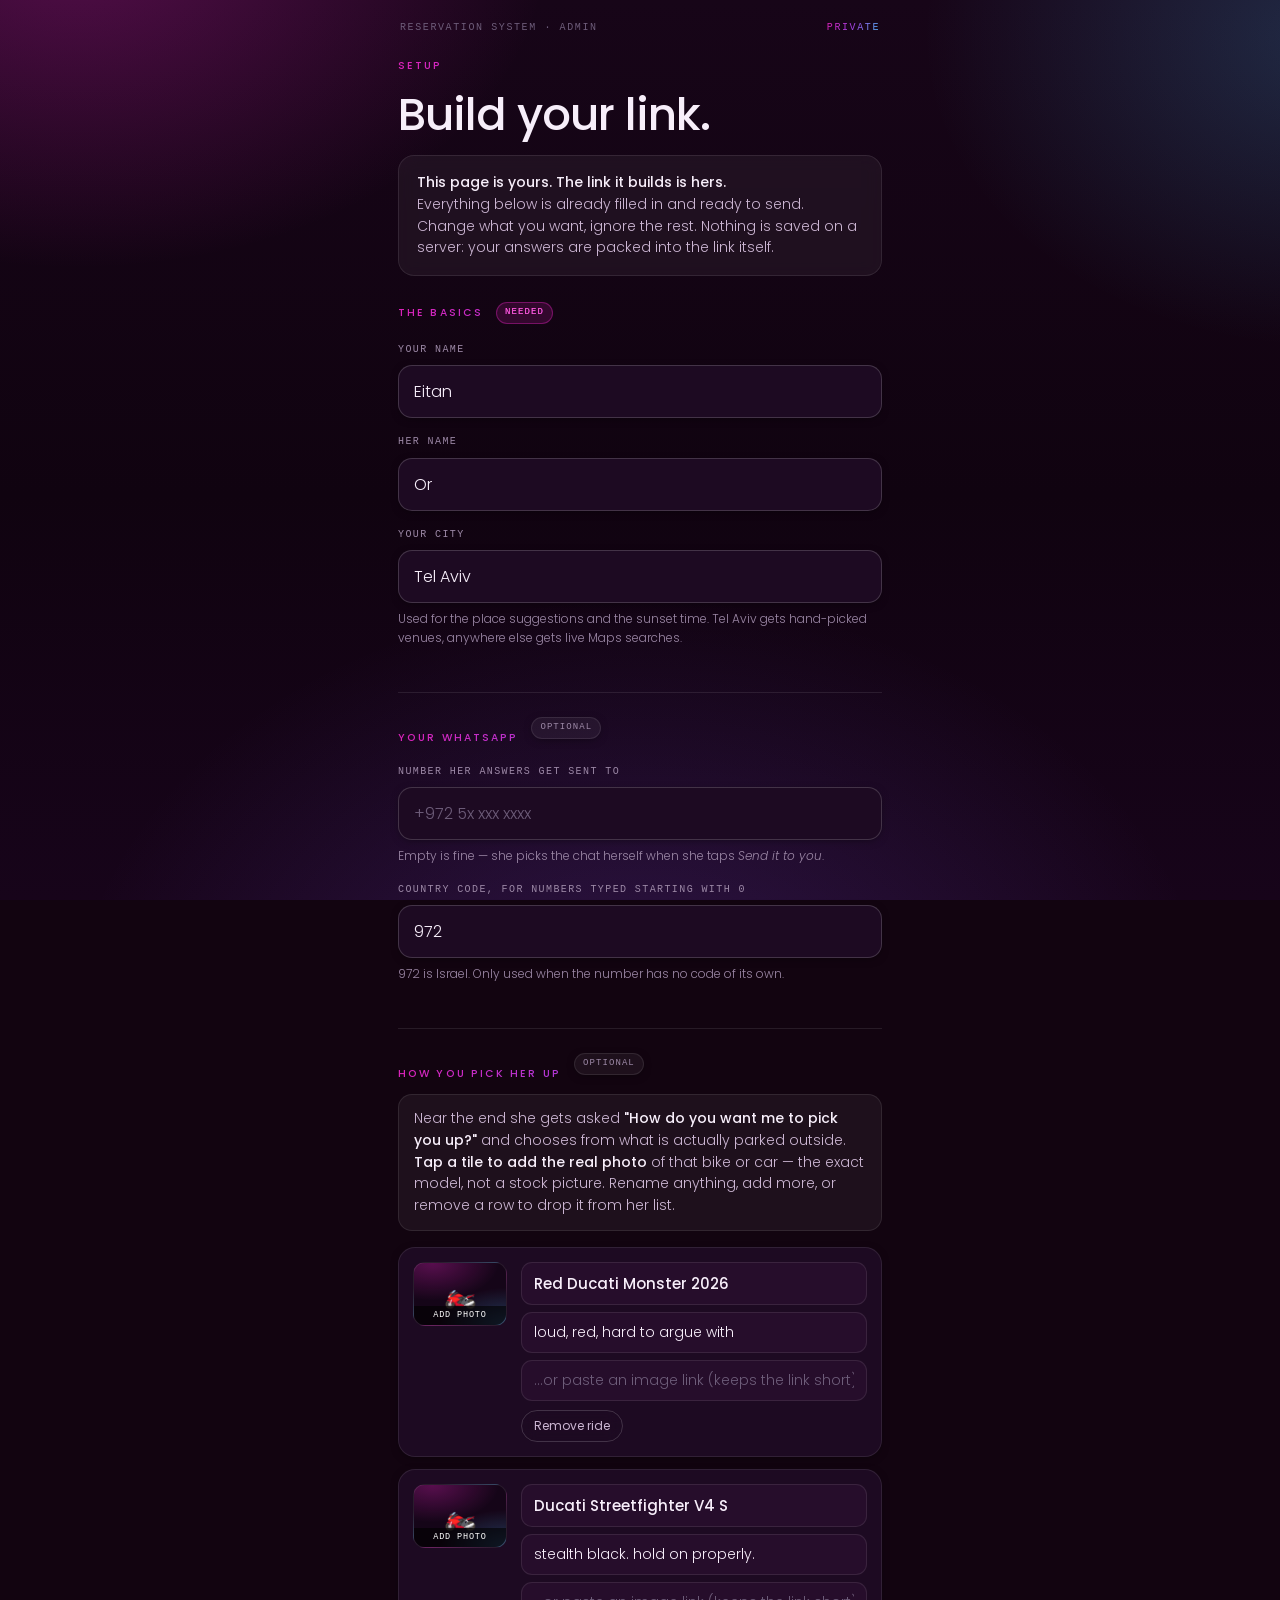
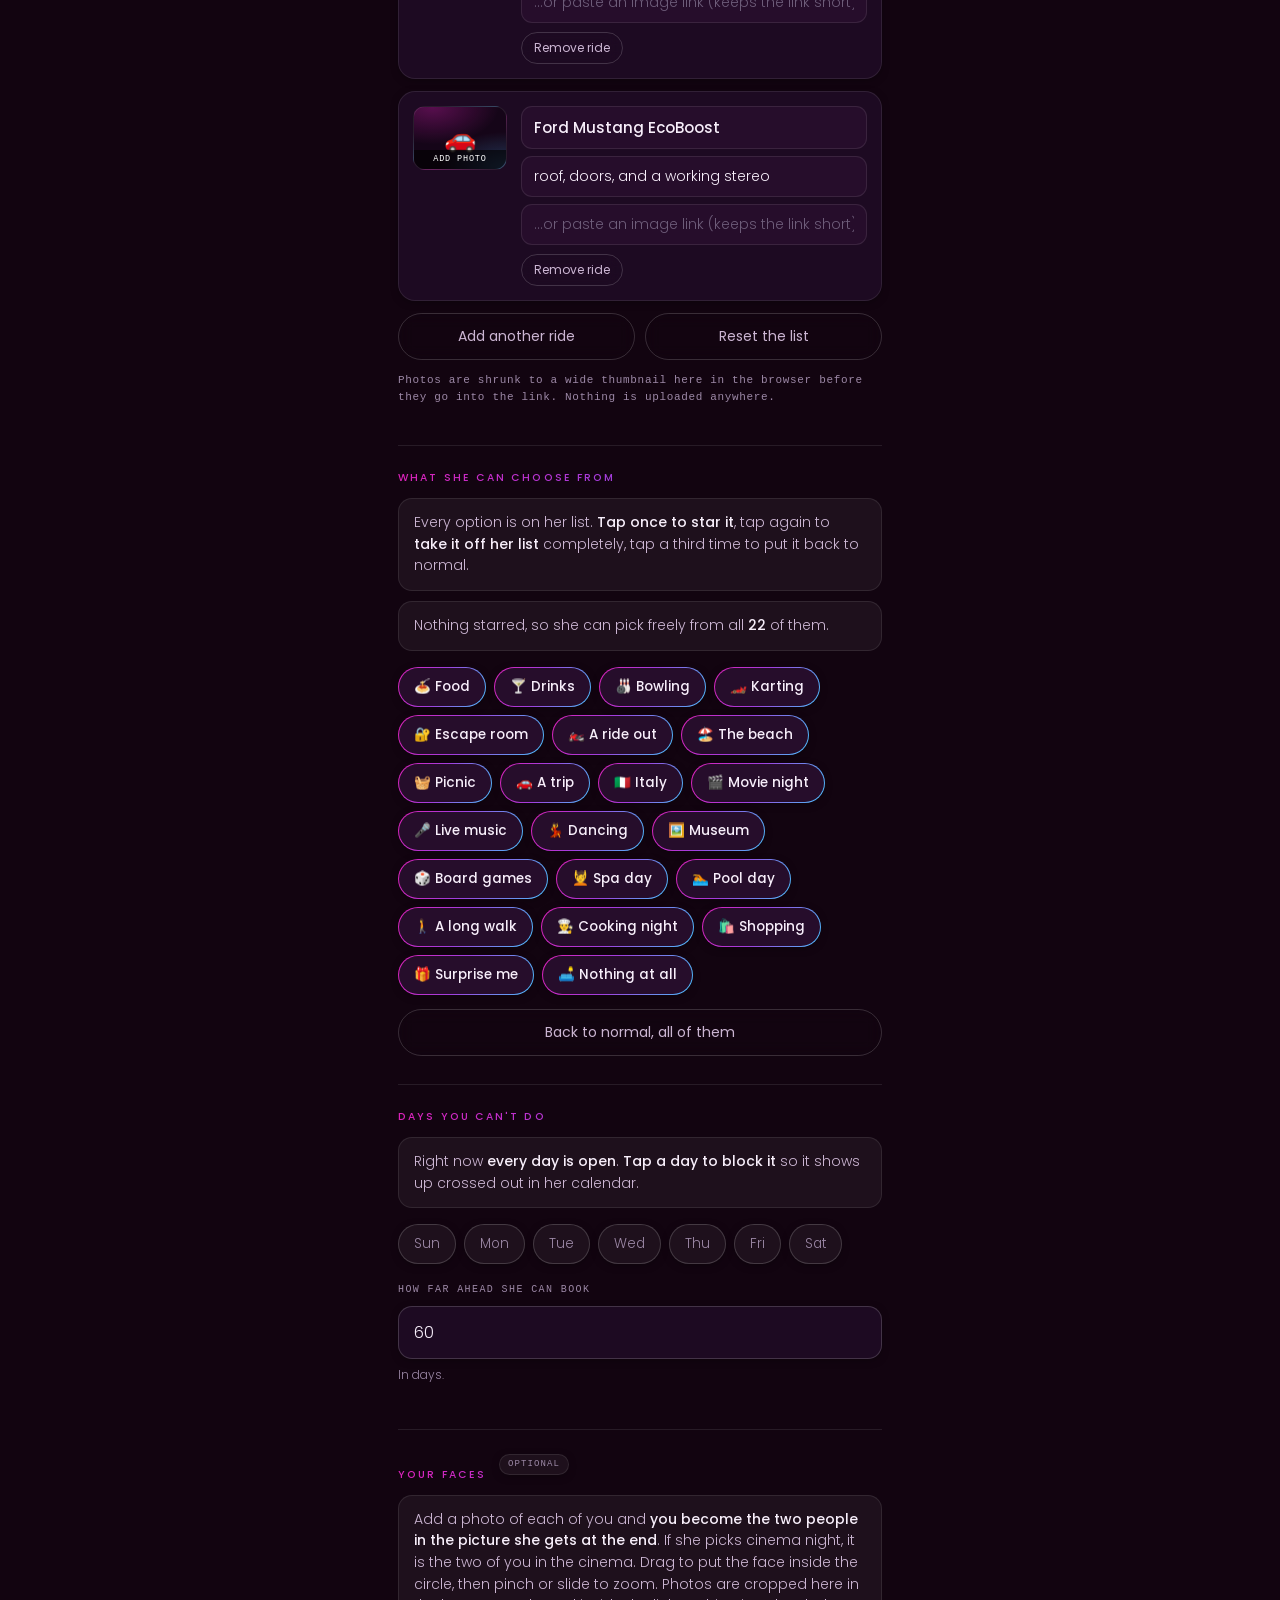
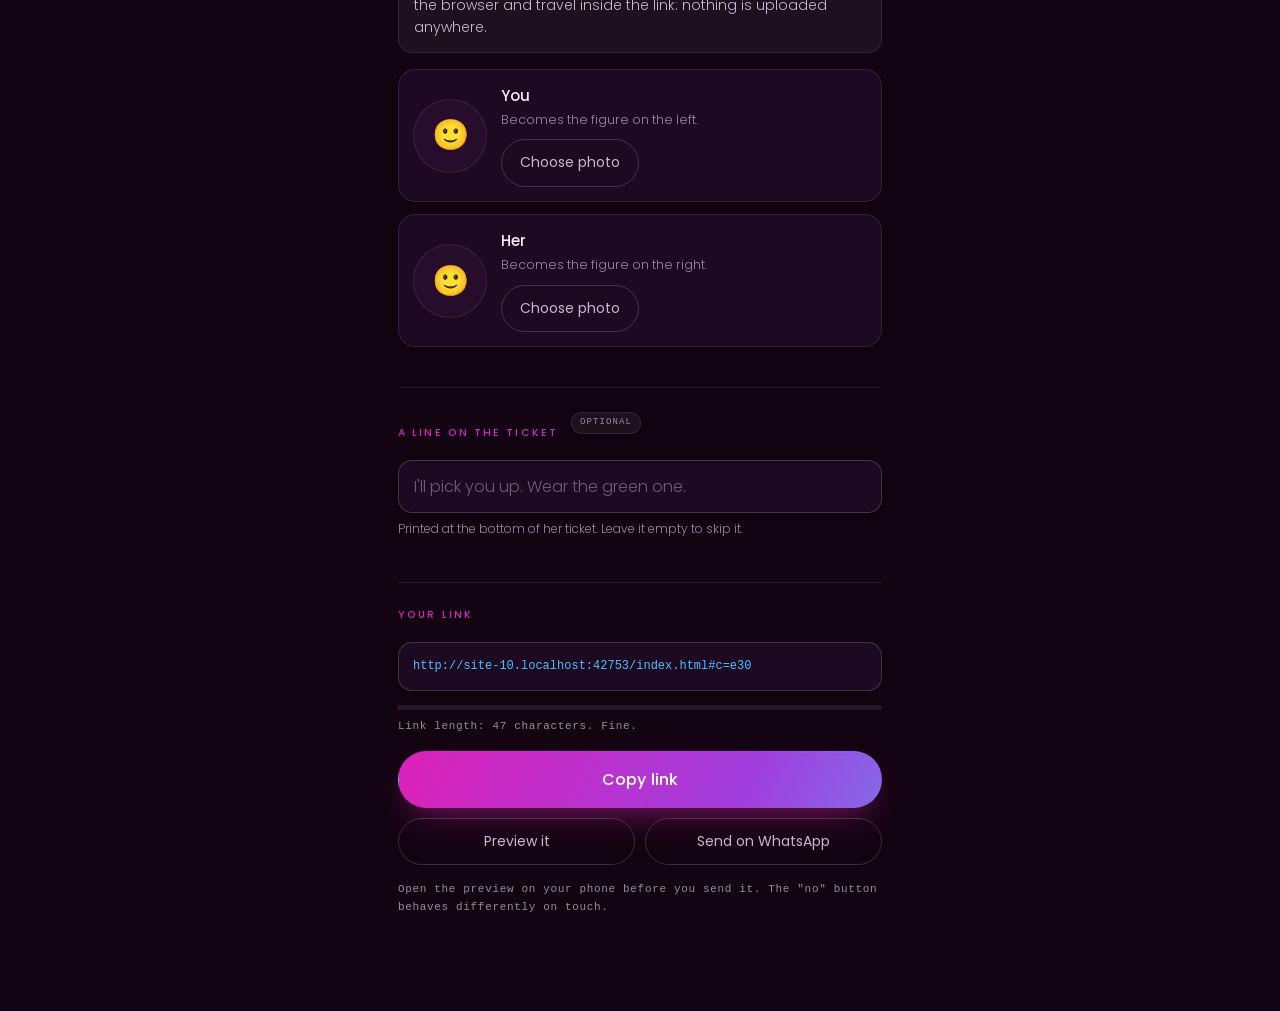
==== commit be897a19: "Let him star a shortlist, and make everything else run away Setup's activity chips had two states, o" ====
--- a/setup.html
+++ b/setup.html
@@ -88,12 +88,13 @@
       <div class="setup-section">
         <h3>What she can choose from</h3>
         <p class="instruction">
-          All <b id="actCount">22</b> options are on her list right now.
-          <b>Tap any one to take it off the list.</b> Faded and crossed out means
-          she will never see it.
+          Every option is on her list. <b>Tap once to star it</b>, tap again to
+          <b>take it off her list</b> completely, tap a third time to put it back
+          to normal.
         </p>
+        <p class="instruction" id="favNote" style="margin-top:-6px"></p>
         <div class="toggle-row" id="acts"></div>
-        <button class="btn ghost" id="allOn" style="margin-top:14px">Put all of them back</button>
+        <button class="btn ghost" id="allOn" style="margin-top:14px">Back to normal, all of them</button>
       </div>
 
       <div class="setup-section">
@@ -187,7 +188,12 @@
     const el = (id) => document.getElementById(id);
     const DAY_NAMES = ['Sun', 'Mon', 'Tue', 'Wed', 'Thu', 'Fri', 'Sat'];
 
-    const dropped = new Set();   // activities taken off her list
+    /* Three states per activity, cycled by tapping:
+       normal → starred → off her list → normal. Starring anything turns
+       everything else into a decoy on her screen, so the two sets are
+       worth keeping distinct. */
+    const starred = new Set();   // his shortlist — the only pressable ones
+    const dropped = new Set();   // taken off her list entirely
     const blocked = new Set();   // weekdays he can't do
     const faces = { faceMe: '', faceHer: '' };
 
@@ -196,23 +202,50 @@
     el('days').innerHTML = DAY_NAMES.map((d, i) =>
       `<button class="toggle" data-day="${i}">${d}</button>`).join('');
 
+    function paintActs() {
+      el('acts').querySelectorAll('.toggle').forEach((b) => {
+        const id = b.dataset.id;
+        b.classList.toggle('star', starred.has(id));
+        b.classList.toggle('off', dropped.has(id));
+        b.classList.toggle('on', !starred.has(id) && !dropped.has(id));
+      });
+
+      const visible = ACTIVITIES.length - dropped.size;
+      const stars = [...starred].filter((id) => !dropped.has(id)).length;
+      el('favNote').innerHTML = !stars
+        ? `Nothing starred, so she can pick freely from all <b>${visible}</b> of them.`
+        : stars >= visible
+          ? `Everything on her list is starred, which is the same as starring
+             nothing — she can pick freely.`
+          : `The <b>${stars}</b> starred one${stars > 1 ? 's' : ''} glow on her screen, and
+             ${stars > 1 ? 'they are' : 'it is'} the only thing she can actually pick.
+             The other <b>${visible - stars}</b> dodge her finger and refuse to be
+             tapped, exactly like the no button. <b>Something else</b> runs away too,
+             so there is no way round it.`;
+    }
+
     el('acts').addEventListener('click', (e) => {
       const b = e.target.closest('.toggle');
       if (!b) return;
       const id = b.dataset.id;
-      // Always leave her at least one thing to pick.
-      if (!dropped.has(id) && dropped.size >= ACTIVITIES.length - 1) return;
-      dropped.has(id) ? dropped.delete(id) : dropped.add(id);
-      b.classList.toggle('on', !dropped.has(id));
-      b.classList.toggle('off', dropped.has(id));
+
+      if (starred.has(id)) {
+        // Always leave her at least one thing to pick.
+        if (dropped.size >= ACTIVITIES.length - 1) { starred.delete(id); }
+        else { starred.delete(id); dropped.add(id); }
+      } else if (dropped.has(id)) {
+        dropped.delete(id);
+      } else {
+        starred.add(id);
+      }
+      paintActs();
       build();
     });
 
     el('allOn').addEventListener('click', () => {
       dropped.clear();
-      el('acts').querySelectorAll('.toggle').forEach((b) => {
-        b.classList.add('on'); b.classList.remove('off');
-      });
+      starred.clear();
+      paintActs();
       build();
     });
 
@@ -467,6 +500,7 @@
         faceHer: faces.faceHer,
         note: el('note').value.trim(),
         activities: keep,
+        favorites: [...starred].filter((id) => keep.includes(id)),
         rides: rides.filter((r) => r.label.trim()).map((r, i) => ({
           id: r.id || 'r' + (i + 1), emoji: r.emoji || '🚗',
           label: r.label.trim(), note: (r.note || '').trim(), img: r.img || '',
@@ -487,7 +521,6 @@
       const base = location.href.replace(/setup\.html.*$/, 'index.html');
       const url = base + '#c=' + encodeConfig(cfg);
 
-      el('actCount').textContent = keep.length;
       el('dayNote').textContent = blocked.size
         ? `${blocked.size} day${blocked.size > 1 ? 's are' : ' is'} blocked`
         : 'every day is open';
@@ -525,6 +558,7 @@
       setTimeout(() => { el('copy').textContent = 'Copy link'; }, 2400);
     });
 
+    paintActs();
     drawRides();   // calls build()
   </script>
 </body>
--- a/css/style.css
+++ b/css/style.css
@@ -435,6 +435,82 @@
   font-weight: 600;
 }
 
+/* ---------- his shortlist, and the decoys ---------- */
+
+/* A gradient ring that breathes. These are the only ones that let
+   themselves be pressed, and they need to look like it from across
+   the room. */
+.opt.fav {
+  border: 1px solid transparent;
+  background:
+    linear-gradient(var(--card), var(--card)) padding-box,
+    var(--grad) border-box;
+  animation: fav-glow 2.8s ease-in-out infinite;
+}
+
+.opt.fav::before {
+  content: "★";
+  position: absolute;
+  top: 9px;
+  right: 12px;
+  font-size: 12px;
+  color: var(--pink-soft);
+  text-shadow: 0 0 10px rgba(220, 33, 184, 0.9);
+}
+
+.opt.fav.selected::after { right: 32px; }
+
+@keyframes fav-glow {
+  0%, 100% {
+    box-shadow: 0 0 0 0 rgba(220, 33, 184, 0.0),
+                0 10px 26px -16px rgba(0, 0, 0, 0.7);
+  }
+  50% {
+    box-shadow: 0 0 22px 1px rgba(220, 33, 184, 0.45),
+                0 0 46px 6px rgba(74, 192, 252, 0.16),
+                0 10px 26px -16px rgba(0, 0, 0, 0.7);
+  }
+}
+
+/* Deliberately still looks pressable. Finding out that it isn't
+   is the whole joke. */
+.opt.decoy {
+  transition: transform 0.3s cubic-bezier(0.22, 1, 0.36, 1);
+  touch-action: none;
+}
+
+/* Pinned to the bottom of the viewport: the grid is twenty-two tiles
+   long, so a taunt sitting under it would never be read. */
+.grid-taunt {
+  position: sticky;
+  bottom: 14px;
+  transform: none;
+  display: block;
+  width: fit-content;
+  max-width: 100%;
+  margin: -6px auto 6px;
+  padding: 8px 16px;
+  border-radius: 999px;
+  background: rgba(20, 5, 24, 0.86);
+  border: 1px solid var(--line);
+  backdrop-filter: blur(10px);
+  -webkit-backdrop-filter: blur(10px);
+  z-index: 7;
+}
+
+.grid-taunt:empty { display: none; }
+
+.grid-taunt.pop { animation: grid-taunt-pop 0.4s ease; }
+
+@keyframes grid-taunt-pop {
+  from { opacity: 0; transform: translateY(6px); }
+  to   { opacity: 1; transform: none; }
+}
+
+@media (prefers-reduced-motion: reduce) {
+  .opt.fav { animation: none; box-shadow: 0 0 20px 1px rgba(220, 33, 184, 0.4); }
+}
+
 /* ---------- picture cards (the rides) ---------- */
 
 .opt.shot-card { padding: 0; gap: 0; }
@@ -1008,6 +1084,20 @@
   font-weight: 500;
 }
 
+/* Starred: the same breathing ring she'll see on her own screen, so what
+   you pick here looks like what she gets. */
+.toggle.star {
+  border: 1px solid transparent;
+  background:
+    linear-gradient(var(--card-2), var(--card-2)) padding-box,
+    var(--grad) border-box;
+  color: var(--ink);
+  font-weight: 500;
+  animation: fav-glow 2.8s ease-in-out infinite;
+}
+
+.toggle.star::before { content: "★ "; color: var(--pink-soft); }
+
 /* Removed from her list: unmistakably struck out. */
 .toggle.off {
   border-color: var(--line);
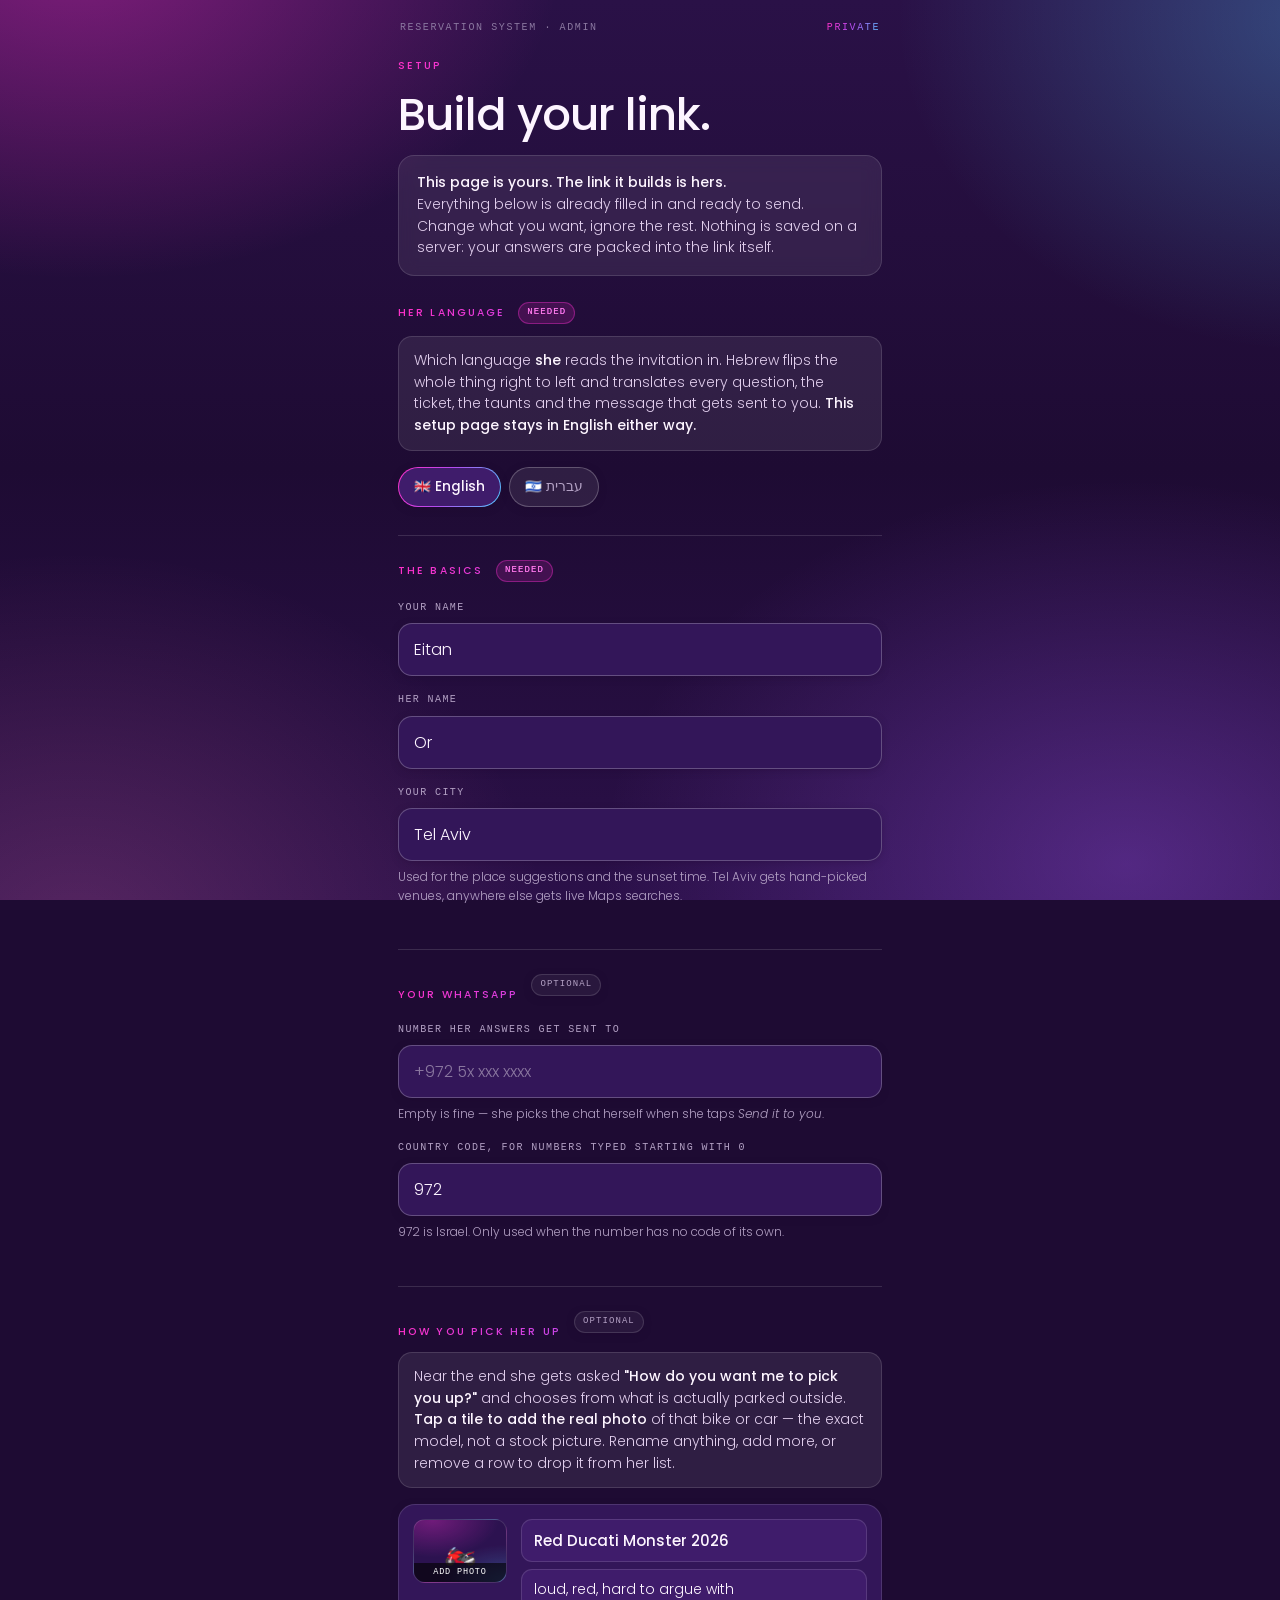
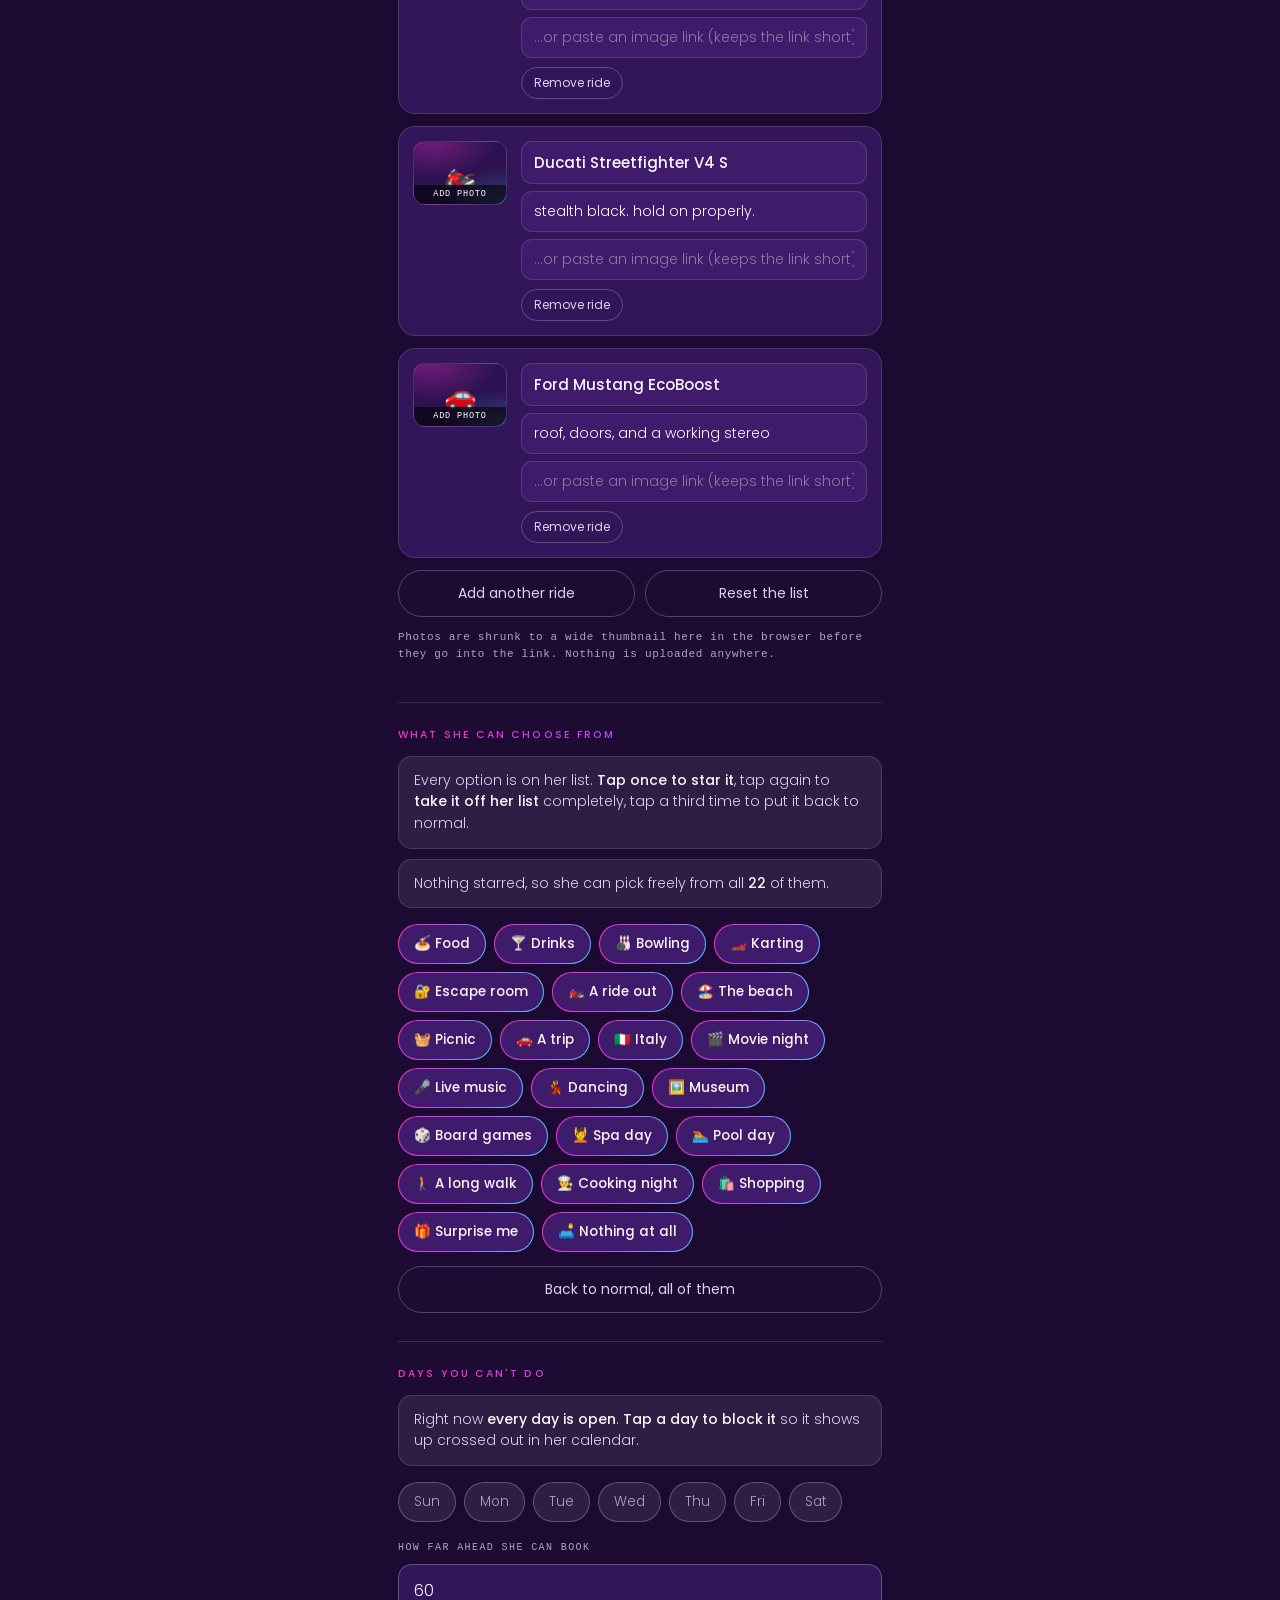
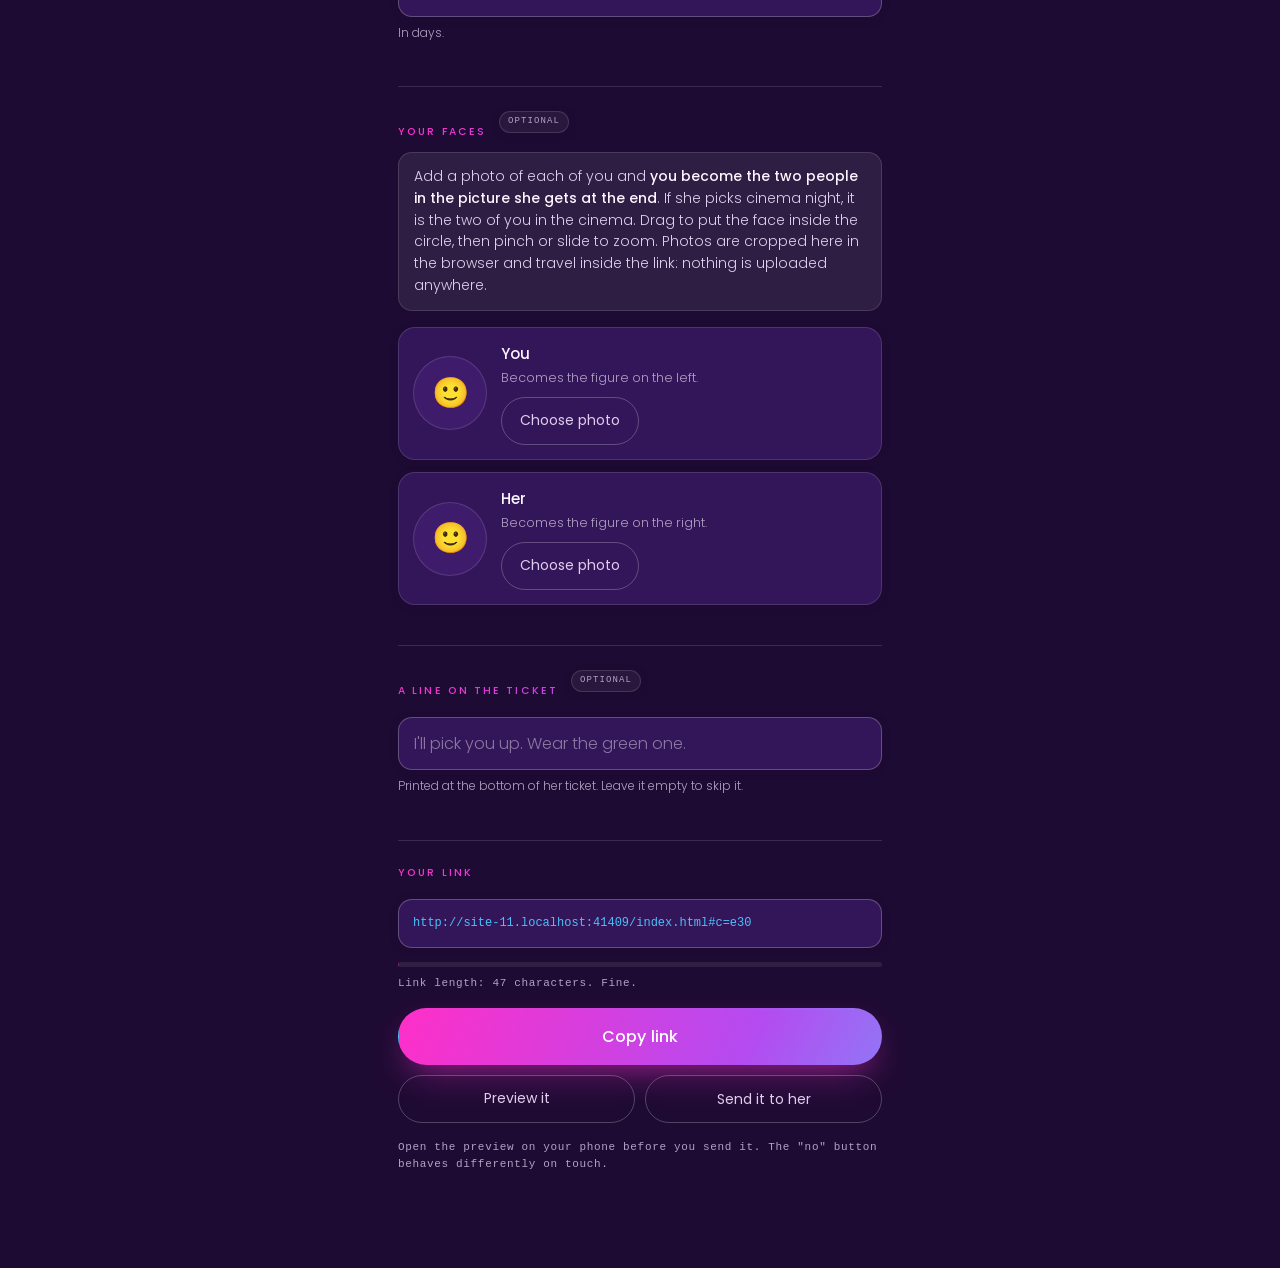
==== commit 7aeca994: "Lift the palette, add Hebrew, and stop breaking WhatsApp Three things.  The colours were nearly blac" ====
--- a/setup.html
+++ b/setup.html
@@ -3,14 +3,14 @@
 <head>
   <meta charset="utf-8">
   <meta name="viewport" content="width=device-width, initial-scale=1, viewport-fit=cover">
-  <meta name="theme-color" content="#120410">
+  <meta name="theme-color" content="#1e0b33">
   <title>Set up your invitation</title>
   <link rel="icon" href="data:image/svg+xml,<svg xmlns='http://www.w3.org/2000/svg' viewBox='0 0 100 100'><text y='.9em' font-size='90'>⚙️</text></svg>">
 
   <link rel="preconnect" href="https://fonts.googleapis.com">
   <link rel="preconnect" href="https://fonts.gstatic.com" crossorigin>
   <link rel="stylesheet" media="print" onload="this.media='all'"
-        href="https://fonts.googleapis.com/css2?family=Poppins:wght@300;400;500;600&display=swap">
+        href="https://fonts.googleapis.com/css2?family=Poppins:wght@300;400;500;600&family=Heebo:wght@300;400;500;700&display=swap">
 
   <link rel="stylesheet" href="css/style.css">
 </head>
@@ -33,6 +33,20 @@
       </div>
 
       <div class="setup-section" style="border:none;margin-top:0;padding-top:0">
+        <h3>Her language <span class="badge req">Needed</span></h3>
+        <p class="instruction">
+          Which language <b>she</b> reads the invitation in. Hebrew flips the
+          whole thing right to left and translates every question, the ticket,
+          the taunts and the message that gets sent to you.
+          <b>This setup page stays in English either way.</b>
+        </p>
+        <div class="toggle-row" id="langs">
+          <button class="toggle on" data-lang="en">🇬🇧 English</button>
+          <button class="toggle" data-lang="he">🇮🇱 עברית</button>
+        </div>
+      </div>
+
+      <div class="setup-section">
         <h3>The basics <span class="badge req">Needed</span></h3>
         <div class="field">
           <label>Your name</label>
@@ -172,7 +186,7 @@
         <button class="btn primary" id="copy">Copy link</button>
         <div class="btn-row">
           <a class="btn ghost" id="preview" style="text-decoration:none;text-align:center" target="_blank" rel="noopener">Preview it</a>
-          <a class="btn ghost" id="wa" style="text-decoration:none;text-align:center" target="_blank" rel="noopener">Send on WhatsApp</a>
+          <button class="btn ghost" id="wa">Send it to her</button>
         </div>
         <p class="tiny" style="margin-top:16px">
           Open the preview on your phone before you send it. The "no" button
@@ -184,6 +198,7 @@
 
   <script src="js/data.js"></script>
   <script src="js/config.js"></script>
+  <script src="js/i18n.js"></script>
   <script>
     const el = (id) => document.getElementById(id);
     const DAY_NAMES = ['Sun', 'Mon', 'Tue', 'Wed', 'Thu', 'Fri', 'Sat'];
@@ -197,10 +212,31 @@
     const blocked = new Set();   // weekdays he can't do
     const faces = { faceMe: '', faceHer: '' };
 
-    el('acts').innerHTML = ACTIVITIES.map((a) =>
-      `<button class="toggle on" data-id="${a.id}">${a.emoji} ${a.label}</button>`).join('');
+    let lang = 'en';
+
+    /* The chips show exactly the words she will see, so switching to
+       Hebrew here re-labels them rather than leaving him guessing. */
+    function drawActs() {
+      el('acts').innerHTML = ACTIVITIES.map((a) =>
+        `<button class="toggle" data-id="${a.id}" ${lang === 'he' ? 'dir="rtl"' : ''}>${a.emoji} ${a.label}</button>`).join('');
+      paintActs();
+    }
+
     el('days').innerHTML = DAY_NAMES.map((d, i) =>
       `<button class="toggle" data-day="${i}">${d}</button>`).join('');
+
+    el('langs').addEventListener('click', (e) => {
+      const b = e.target.closest('.toggle');
+      if (!b) return;
+      lang = b.dataset.lang;
+      el('langs').querySelectorAll('.toggle').forEach((x) =>
+        x.classList.toggle('on', x.dataset.lang === lang));
+      applyLang(lang);
+      reseedRides();
+      drawActs();
+      drawRides();
+      build();
+    });
 
     function paintActs() {
       el('acts').querySelectorAll('.toggle').forEach((b) => {
@@ -393,21 +429,40 @@
        costs roughly 1.8k characters of URL. */
     let rides = DEFAULT_RIDES.map((r) => ({ ...r }));
     let rideSeq = rides.length;
-
-    const RIDE_W = 480, RIDE_H = 300, RIDE_MAX = 20000;   // max chars of data URI
+    let ridesTouched = false;   // once he edits one, stop re-seeding on language change
+
+    /* Switching language re-labels the untouched default rides, but never
+       overwrites anything he typed himself. */
+    function reseedRides() {
+      if (ridesTouched) return;
+      rides = DEFAULT_RIDES.map((r) => ({ ...r }));
+      rideSeq = rides.length;
+    }
+
+    /* WhatsApp cuts a message at 65,536 characters, and the link IS the
+       message, so a photo that will not compress has to be made physically
+       smaller rather than merely uglier. Quality first, then dimensions,
+       until it actually fits. */
+    const RIDE_W = 460, RIDE_MAX = 9000;   // max chars of data URI, ~6.5 KB
 
     function shrinkRide(src, cb) {
       const img = new Image();
       img.onload = () => {
-        const k = Math.min(1, RIDE_W / img.naturalWidth, RIDE_H / img.naturalHeight);
-        const w = Math.max(1, Math.round(img.naturalWidth * k));
-        const h = Math.max(1, Math.round(img.naturalHeight * k));
-        const c = document.createElement('canvas');
-        c.width = w; c.height = h;
-        c.getContext('2d').drawImage(img, 0, 0, w, h);
-        let q = 0.72;
-        let out = c.toDataURL('image/jpeg', q);
-        while (out.length > RIDE_MAX && q > 0.32) { q -= 0.08; out = c.toDataURL('image/jpeg', q); }
+        let wide = RIDE_W;
+        let out = null;
+        for (let pass = 0; pass < 6; pass++) {
+          const k = Math.min(1, wide / img.naturalWidth, (wide * 0.7) / img.naturalHeight);
+          const w = Math.max(1, Math.round(img.naturalWidth * k));
+          const h = Math.max(1, Math.round(img.naturalHeight * k));
+          const c = document.createElement('canvas');
+          c.width = w; c.height = h;
+          c.getContext('2d').drawImage(img, 0, 0, w, h);
+          let q = 0.70;
+          out = c.toDataURL('image/jpeg', q);
+          while (out.length > RIDE_MAX && q > 0.34) { q -= 0.07; out = c.toDataURL('image/jpeg', q); }
+          if (out.length <= RIDE_MAX) break;
+          wide = Math.round(wide * 0.78);
+        }
         cb(out);
       };
       img.onerror = () => cb(null);
@@ -420,7 +475,7 @@
       el('rides').innerHTML = rides.map((r, i) => {
         const attached = r.img && !isUrl(r.img);
         return `
-        <div class="ride-row" data-i="${i}">
+        <div class="ride-row" data-i="${i}" ${lang === 'he' ? 'dir="rtl"' : ''}>
           <label class="ride-shot">
             ${r.img ? `<img src="${r.img.replace(/"/g, '&quot;')}" alt="">` : (r.emoji || '🚗')}
             <span class="tag">${r.img ? 'Change' : 'Add photo'}</span>
@@ -447,7 +502,7 @@
 
     el('rides').addEventListener('input', (e) => {
       const t = e.target;
-      if (t.dataset.k) { rides[+t.dataset.i][t.dataset.k] = t.value; build(); }
+      if (t.dataset.k) { ridesTouched = true; rides[+t.dataset.i][t.dataset.k] = t.value; build(); }
     });
 
     el('rides').addEventListener('click', (e) => {
@@ -455,6 +510,7 @@
       if (!b) return;
       e.preventDefault();
       const i = +b.dataset.i;
+      ridesTouched = true;
       if (b.dataset.act === 'remove') rides.splice(i, 1);
       if (b.dataset.act === 'unphoto') rides[i].img = '';
       drawRides();
@@ -468,17 +524,19 @@
       const i = +inp.dataset.file;
       const reader = new FileReader();
       reader.onload = () => shrinkRide(reader.result, (out) => {
-        if (out) { rides[i].img = out; drawRides(); }
+        if (out) { ridesTouched = true; rides[i].img = out; drawRides(); }
       });
       reader.readAsDataURL(f);
     });
 
     el('addRide').addEventListener('click', () => {
+      ridesTouched = true;
       rides.push({ id: 'r' + (++rideSeq), emoji: '🚗', label: '', note: '', img: '' });
       drawRides();
     });
 
     el('resetRides').addEventListener('click', () => {
+      ridesTouched = false;
       rides = DEFAULT_RIDES.map((r) => ({ ...r }));
       rideSeq = rides.length;
       drawRides();
@@ -491,6 +549,7 @@
 
       const cfg = {
         ...DEFAULT_CONFIG,
+        lang,
         from: el('from').value.trim() || 'Eitan',
         to: el('to').value.trim() || 'Or',
         phone,
@@ -528,37 +587,62 @@
       el('link').textContent = url.length > 240 ? url.slice(0, 240) + '…' : url;
       el('preview').href = url;
 
-      // Long links still work, but they get unwieldy to send around.
-      // Every attached photo costs roughly 1.8k characters per kilobyte.
-      const pct = Math.min(100, (url.length / 60000) * 100);
+      /* WhatsApp truncates a message at 65,536 characters. The link is the
+         message, so past that it does not arrive short — it arrives broken,
+         which is worse. Say so plainly rather than letting him find out. */
+      const LIMIT = 65536;
+      const pct = Math.min(100, (url.length / LIMIT) * 100);
       el('meterBar').style.transform = `scaleX(${pct / 100})`;
       el('meterNote').textContent = url.length < 8000
         ? `Link length: ${url.length} characters. Fine.`
-        : url.length < 40000
+        : url.length < 30000
           ? `Link length: ${url.length} characters. Fine — photos make it long.`
-          : `Link length: ${url.length} characters. Getting long. Use Copy link rather than the WhatsApp button, or swap a ride photo for an image link.`;
-      el('meterNote').className = url.length < 40000 ? 'tiny' : 'tiny warn';
-
-      const msg = `${cfg.to} — you have one unopened invitation 💌\n${url}`;
-      el('wa').href = 'https://wa.me/?text=' + encodeURIComponent(msg);
+          : url.length < LIMIT
+            ? `Link length: ${url.length} characters. Long, but still sendable. Dropping a ride photo for an image link would help.`
+            : `Link length: ${url.length} characters. TOO LONG — WhatsApp cuts messages at ${LIMIT}, so this one arrives broken. Swap a ride photo for an image link, or remove a photo.`;
+      el('meterNote').className = url.length < 30000 ? 'tiny' : 'tiny warn';
       return url;
     }
 
     ['from', 'to', 'phone', 'cc', 'city', 'note', 'horizon']
       .forEach((id) => el(id).addEventListener('input', build));
 
+    async function copyText(text) {
+      try { await navigator.clipboard.writeText(text); return true; } catch (e) { /* fall through */ }
+      const ta = document.createElement('textarea');
+      ta.value = text;
+      ta.style.cssText = 'position:fixed;top:-1000px;opacity:0';
+      document.body.appendChild(ta);
+      ta.select();
+      let ok = false;
+      try { ok = document.execCommand('copy'); } catch (e2) { ok = false; }
+      ta.remove();
+      return ok;
+    }
+
     el('copy').addEventListener('click', async () => {
       const url = build();
-      try {
-        await navigator.clipboard.writeText(url);
-        el('copy').textContent = 'Copied ✓';
-      } catch (e) {
-        el('copy').textContent = 'Copy failed — use Preview, then share that page';
+      const ok = await copyText(url);
+      el('copy').textContent = ok ? 'Copied ✓' : 'Copy failed — use Preview, then share that page';
+      setTimeout(() => { el('copy').textContent = 'Copy link'; }, 2400);
+    });
+
+    /* Never a wa.me?text=<the whole link>: with photos attached that URL
+       runs past a hundred thousand characters and simply does nothing.
+       The share sheet takes long text natively; clipboard is the fallback. */
+    el('wa').addEventListener('click', async () => {
+      const url = build();
+      const msg = `${el('to').value.trim() || 'You'} — you have one unopened invitation 💌\n${url}`;
+      if (navigator.share) {
+        try { await navigator.share({ text: msg }); return; }
+        catch (e) { if (e && e.name === 'AbortError') return; }
       }
-      setTimeout(() => { el('copy').textContent = 'Copy link'; }, 2400);
-    });
-
-    paintActs();
+      const ok = await copyText(msg);
+      el('wa').textContent = ok ? 'Copied — paste it to her ✓' : 'Copy failed — use Copy link above';
+      setTimeout(() => { el('wa').textContent = 'Send it to her'; }, 2600);
+    });
+
+    drawActs();    // calls paintActs()
     drawRides();   // calls build()
   </script>
 </body>
--- a/css/style.css
+++ b/css/style.css
@@ -4,40 +4,41 @@
    ============================================================ */
 
 :root {
-  /* ground */
-  --bg:        #120410;
-  --bg-2:      #1a0619;
-  --card:      #1d0a22;
-  --card-2:    #260d2b;
-  --glass:     rgba(255, 255, 255, 0.05);
+  /* ground — violet rather than near-black, so the whole thing reads
+     as a party at night instead of a power cut */
+  --bg:        #1e0b33;
+  --bg-2:      #2a1147;
+  --card:      #331659;
+  --card-2:    #3f1c6b;
+  --glass:     rgba(255, 255, 255, 0.08);
 
   /* ink */
-  --ink:       #f7eefa;
-  --ink-soft:  #cbb5d2;
-  --muted:     #9c88a6;
-  --faint:     #6d5c79;
+  --ink:       #fdf5ff;
+  --ink-soft:  #e0cdec;
+  --muted:     #b3a1c4;
+  --faint:     #8b78a0;
 
   /* lines */
-  --line:      rgba(255, 255, 255, 0.09);
-  --line-2:    rgba(255, 255, 255, 0.17);
+  --line:      rgba(255, 255, 255, 0.13);
+  --line-2:    rgba(255, 255, 255, 0.24);
 
   /* the two colours everything is built from */
-  --pink:      #dc21b8;
+  --pink:      #f52ecd;
   --blue:      #4ac0fc;
-  --pink-soft: #ff5fd6;
-  --violet:    #8f5cff;
+  --pink-soft: #ff85e8;
+  --violet:    #a95cff;
 
   --accent:    var(--pink);
-  --accent-dk: #b8189a;
-  --grad:      linear-gradient(115deg, #dc21b8 0%, #a13ede 46%, #4ac0fc 100%);
-  --grad-soft: linear-gradient(115deg, rgba(220, 33, 184, 0.22), rgba(74, 192, 252, 0.22));
+  --accent-dk: #d117ac;
+  --grad:      linear-gradient(115deg, #ff2fc8 0%, #b44bf0 46%, #4fc9ff 100%);
+  --grad-soft: linear-gradient(115deg, rgba(245, 46, 205, 0.26), rgba(74, 192, 252, 0.26));
 
   /* shadows — glow, never grey */
-  --sh-sm: 0 2px 10px -3px rgba(0, 0, 0, 0.55);
-  --sh-md: 0 16px 34px -18px rgba(0, 0, 0, 0.8);
-  --sh-lg: 0 34px 70px -30px rgba(0, 0, 0, 0.9);
-  --glow:  0 14px 34px -12px rgba(220, 33, 184, 0.6);
-  --glow-b: 0 14px 34px -12px rgba(74, 192, 252, 0.45);
+  --sh-sm: 0 2px 10px -3px rgba(28, 4, 44, 0.5);
+  --sh-md: 0 16px 34px -18px rgba(20, 2, 34, 0.72);
+  --sh-lg: 0 34px 70px -30px rgba(16, 2, 28, 0.85);
+  --glow:  0 14px 34px -12px rgba(245, 46, 205, 0.7);
+  --glow-b: 0 14px 34px -12px rgba(74, 192, 252, 0.5);
 
   --serif: "Poppins", -apple-system, BlinkMacSystemFont, "Segoe UI", Roboto, sans-serif;
   --mono: ui-monospace, SFMono-Regular, "SF Mono", Menlo, Consolas, monospace;
@@ -53,10 +54,11 @@
 body {
   background: var(--bg);
   background-image:
-    radial-gradient(760px 520px at 6% -6%, rgba(220, 33, 184, 0.30), transparent 62%),
-    radial-gradient(680px 520px at 104% 4%, rgba(74, 192, 252, 0.20), transparent 60%),
-    radial-gradient(900px 700px at 50% 116%, rgba(143, 92, 255, 0.20), transparent 64%),
-    linear-gradient(180deg, #170518 0%, #100310 55%, #17041a 100%);
+    radial-gradient(760px 520px at 6% -6%, rgba(255, 47, 200, 0.40), transparent 64%),
+    radial-gradient(700px 540px at 104% 2%, rgba(79, 201, 255, 0.30), transparent 62%),
+    radial-gradient(820px 600px at 88% 96%, rgba(169, 92, 255, 0.32), transparent 64%),
+    radial-gradient(760px 620px at 6% 104%, rgba(255, 122, 190, 0.20), transparent 62%),
+    linear-gradient(180deg, #2a1147 0%, #1e0b33 52%, #2b1049 100%);
   background-attachment: fixed;
   color: var(--ink);
   font-family: var(--sans);
@@ -114,7 +116,7 @@
   width: 100%;
   border-radius: 4px;
   background: var(--grad);
-  box-shadow: 0 0 14px rgba(220, 33, 184, 0.7);
+  box-shadow: 0 0 14px rgba(245, 46, 205, 0.7);
   transform: scaleX(0);
   transform-origin: left center;
   transition: transform 0.6s cubic-bezier(0.16, 1, 0.3, 1);
@@ -229,7 +231,7 @@
 
 .btn.primary:hover {
   background-position: 100% 0;
-  box-shadow: 0 18px 42px -12px rgba(220, 33, 184, 0.75);
+  box-shadow: 0 18px 42px -12px rgba(245, 46, 205, 0.75);
 }
 
 .btn.ghost {
@@ -338,7 +340,7 @@
   position: absolute;
   inset: 0;
   border-radius: 14px;
-  background: linear-gradient(160deg, #2a0d2f, #1a0619);
+  background: linear-gradient(160deg, #451f70, #2a1147);
   border: 1px solid rgba(255, 255, 255, 0.14);
   box-shadow: var(--sh-lg);
 }
@@ -360,7 +362,7 @@
   height: 58px;
   margin: -29px 0 0 -29px;
   border-radius: 50%;
-  background: #16051a;
+  background: #2a1147;
   border: 1px solid rgba(255, 255, 255, 0.18);
   display: grid;
   place-items: center;
@@ -368,7 +370,7 @@
   font-weight: 500;
   font-size: 23px;
   color: #fff;
-  box-shadow: 0 12px 26px -8px rgba(0, 0, 0, 0.9), 0 0 26px rgba(220, 33, 184, 0.5);
+  box-shadow: 0 12px 26px -8px rgba(16, 2, 28, 0.8), 0 0 26px rgba(245, 46, 205, 0.5);
 }
 
 /* ---------- option grid ---------- */
@@ -423,7 +425,7 @@
     linear-gradient(var(--card-2), var(--card-2)) padding-box,
     var(--grad) border-box;
   border: 1px solid transparent;
-  box-shadow: 0 14px 30px -16px rgba(220, 33, 184, 0.9);
+  box-shadow: 0 14px 30px -16px rgba(245, 46, 205, 0.9);
 }
 
 .opt.selected::after {
@@ -455,18 +457,18 @@
   right: 12px;
   font-size: 12px;
   color: var(--pink-soft);
-  text-shadow: 0 0 10px rgba(220, 33, 184, 0.9);
+  text-shadow: 0 0 10px rgba(245, 46, 205, 0.9);
 }
 
 .opt.fav.selected::after { right: 32px; }
 
 @keyframes fav-glow {
   0%, 100% {
-    box-shadow: 0 0 0 0 rgba(220, 33, 184, 0.0),
+    box-shadow: 0 0 0 0 rgba(245, 46, 205, 0.0),
                 0 10px 26px -16px rgba(0, 0, 0, 0.7);
   }
   50% {
-    box-shadow: 0 0 22px 1px rgba(220, 33, 184, 0.45),
+    box-shadow: 0 0 22px 1px rgba(245, 46, 205, 0.45),
                 0 0 46px 6px rgba(74, 192, 252, 0.16),
                 0 10px 26px -16px rgba(0, 0, 0, 0.7);
   }
@@ -491,7 +493,7 @@
   margin: -6px auto 6px;
   padding: 8px 16px;
   border-radius: 999px;
-  background: rgba(20, 5, 24, 0.86);
+  background: rgba(45, 18, 74, 0.9);
   border: 1px solid var(--line);
   backdrop-filter: blur(10px);
   -webkit-backdrop-filter: blur(10px);
@@ -508,7 +510,7 @@
 }
 
 @media (prefers-reduced-motion: reduce) {
-  .opt.fav { animation: none; box-shadow: 0 0 20px 1px rgba(220, 33, 184, 0.4); }
+  .opt.fav { animation: none; box-shadow: 0 0 20px 1px rgba(245, 46, 205, 0.4); }
 }
 
 /* ---------- picture cards (the rides) ---------- */
@@ -520,7 +522,7 @@
   aspect-ratio: 16 / 9;
   object-fit: cover;
   display: block;
-  background: #0d0310;
+  background: #2a1147;
 }
 
 /* No photo yet: a short gradient band rather than a big empty 16:9 hole. */
@@ -530,9 +532,9 @@
   place-items: center;
   font-size: 40px;
   background:
-    radial-gradient(120% 100% at 20% 0%, rgba(220, 33, 184, 0.4), transparent 60%),
+    radial-gradient(120% 100% at 20% 0%, rgba(245, 46, 205, 0.4), transparent 60%),
     radial-gradient(120% 100% at 100% 100%, rgba(74, 192, 252, 0.35), transparent 60%),
-    #150518;
+    #2c1250;
 }
 
 .opt.shot-card .card-body {
@@ -559,14 +561,14 @@
   flex: 1;
   min-width: 0;
   background: var(--card);
-  border: 1px solid rgba(220, 33, 184, 0.65);
+  border: 1px solid rgba(245, 46, 205, 0.65);
   border-radius: 999px;
   color: var(--ink);
   font-family: var(--sans);
   font-size: 16px;
   padding: 13px 18px;
   outline: none;
-  box-shadow: 0 0 0 3px rgba(220, 33, 184, 0.14);
+  box-shadow: 0 0 0 3px rgba(245, 46, 205, 0.14);
 }
 
 .other-box input::placeholder { color: var(--faint); }
@@ -580,7 +582,7 @@
   font-size: 62px;
   line-height: 1;
   margin-bottom: 14px;
-  filter: drop-shadow(0 10px 24px rgba(220, 33, 184, 0.5));
+  filter: drop-shadow(0 10px 24px rgba(245, 46, 205, 0.5));
 }
 
 .party-title {
@@ -678,7 +680,7 @@
     linear-gradient(var(--card-2), var(--card-2)) padding-box,
     var(--grad) border-box;
   border: 1px solid transparent;
-  box-shadow: 0 14px 30px -16px rgba(220, 33, 184, 0.9);
+  box-shadow: 0 14px 30px -16px rgba(245, 46, 205, 0.9);
 }
 
 .rec .rec-main { flex: 1; min-width: 0; }
@@ -698,7 +700,7 @@
   padding: 7px 12px;
   text-decoration: none;
   white-space: nowrap;
-  box-shadow: 0 6px 16px -8px rgba(220, 33, 184, 0.9);
+  box-shadow: 0 6px 16px -8px rgba(245, 46, 205, 0.9);
 }
 
 /* ---------- calendar ---------- */
@@ -771,13 +773,13 @@
   background: var(--grad);
   color: #fff;
   font-weight: 500;
-  box-shadow: 0 8px 18px -6px rgba(220, 33, 184, 0.9);
+  box-shadow: 0 8px 18px -6px rgba(245, 46, 205, 0.9);
 }
 
 /* ---------- ticket ---------- */
 
 .ticket {
-  background: linear-gradient(165deg, #24092a, #16051a);
+  background: linear-gradient(165deg, #3d1a66, #271044);
   color: var(--ink);
   border: 1px solid var(--line);
   border-radius: 22px;
@@ -902,8 +904,8 @@
 .field input::placeholder { color: var(--faint); }
 
 .field input:focus, .field textarea:focus {
-  border-color: rgba(220, 33, 184, 0.8);
-  box-shadow: 0 0 0 3px rgba(220, 33, 184, 0.16);
+  border-color: rgba(245, 46, 205, 0.8);
+  box-shadow: 0 0 0 3px rgba(245, 46, 205, 0.16);
 }
 
 .field .hint { font-size: 12px; font-weight: 300; color: var(--muted); margin-top: 7px; }
@@ -949,7 +951,7 @@
   background: var(--grad);
   border-color: transparent;
   color: #fff;
-  box-shadow: 0 4px 12px -4px rgba(220, 33, 184, 0.9);
+  box-shadow: 0 4px 12px -4px rgba(245, 46, 205, 0.9);
 }
 
 .term.locked { color: var(--muted); }
@@ -1123,7 +1125,7 @@
   font-weight: 400;
 }
 
-.badge.req { background: rgba(220, 33, 184, 0.16); color: var(--pink-soft); border: 1px solid rgba(220, 33, 184, 0.4); }
+.badge.req { background: rgba(245, 46, 205, 0.16); color: var(--pink-soft); border: 1px solid rgba(245, 46, 205, 0.4); }
 .badge.opt { background: rgba(255, 255, 255, 0.05); color: var(--muted); border: 1px solid var(--line); }
 
 .instruction {
@@ -1192,9 +1194,9 @@
   overflow: hidden;
   border: 1px solid var(--line);
   background:
-    radial-gradient(120% 100% at 20% 0%, rgba(220, 33, 184, 0.34), transparent 60%),
+    radial-gradient(120% 100% at 20% 0%, rgba(245, 46, 205, 0.34), transparent 60%),
     radial-gradient(120% 100% at 100% 100%, rgba(74, 192, 252, 0.3), transparent 60%),
-    #150518;
+    #2c1250;
   display: grid;
   place-items: center;
   font-size: 26px;
@@ -1233,7 +1235,7 @@
 }
 
 .ride-fields input::placeholder { color: var(--faint); }
-.ride-fields input:focus { border-color: rgba(220, 33, 184, 0.7); }
+.ride-fields input:focus { border-color: rgba(245, 46, 205, 0.7); }
 .ride-fields input.name { font-weight: 500; font-size: 15px; }
 
 .ride-acts { display: flex; gap: 7px; flex-wrap: wrap; margin-top: 2px; }
@@ -1284,7 +1286,7 @@
   height: 196px;
   border-radius: 50%;
   border: 2px solid rgba(255, 255, 255, 0.9);
-  box-shadow: 0 0 0 999px rgba(10, 2, 12, 0.68);
+  box-shadow: 0 0 0 999px rgba(18, 4, 32, 0.7);
   pointer-events: none;
 }
 
@@ -1364,3 +1366,55 @@
 }
 
 .callout b { color: var(--ink); font-weight: 500; }
+
+/* ============================================================
+   Hebrew — right to left.
+
+   Poppins has no Hebrew glyphs and neither do the mono stacks, so the
+   whole type system swaps to Heebo rather than letting each element
+   fall back on its own and drift apart. Wide letter-spacing and
+   uppercase are Latin habits: the first looks broken in Hebrew and the
+   second does nothing at all.
+   ============================================================ */
+
+[dir="rtl"] {
+  --serif: "Heebo", "Arial Hebrew", Arial, sans-serif;
+  --sans:  "Heebo", "Arial Hebrew", Arial, sans-serif;
+  --mono:  "Heebo", "Arial Hebrew", Arial, sans-serif;
+}
+
+[dir="rtl"] h1,
+[dir="rtl"] h2,
+[dir="rtl"] .party-title { letter-spacing: 0; }
+
+[dir="rtl"] .eyebrow,
+[dir="rtl"] .topbar,
+[dir="rtl"] .footnote,
+[dir="rtl"] .trow .k,
+[dir="rtl"] .ticket-brand,
+[dir="rtl"] .party-line,
+[dir="rtl"] .rec .maps,
+[dir="rtl"] .setup-section > h3,
+[dir="rtl"] .badge,
+[dir="rtl"] .ride-shot .tag { letter-spacing: 0.04em; text-transform: none; }
+
+[dir="rtl"] .tiny,
+[dir="rtl"] .cal-dow,
+[dir="rtl"] .chip,
+[dir="rtl"] .ticket .ref-no { letter-spacing: 0.02em; }
+
+/* Both bars fill from the right. */
+[dir="rtl"] .progress span,
+[dir="rtl"] .meter span { transform-origin: right center; }
+
+[dir="rtl"] .opt { text-align: right; }
+
+/* Corner markers follow the text direction. */
+[dir="rtl"] .opt.selected::after,
+[dir="rtl"] .opt.shot-card.selected::after { right: auto; left: 12px; }
+[dir="rtl"] .opt.fav::before { right: auto; left: 12px; }
+[dir="rtl"] .opt.fav.selected::after { right: auto; left: 32px; }
+
+/* Hebrew sits differently in a line box than Latin does. */
+[dir="rtl"] body { line-height: 1.6; }
+[dir="rtl"] .opt .note { line-height: 1.4; }
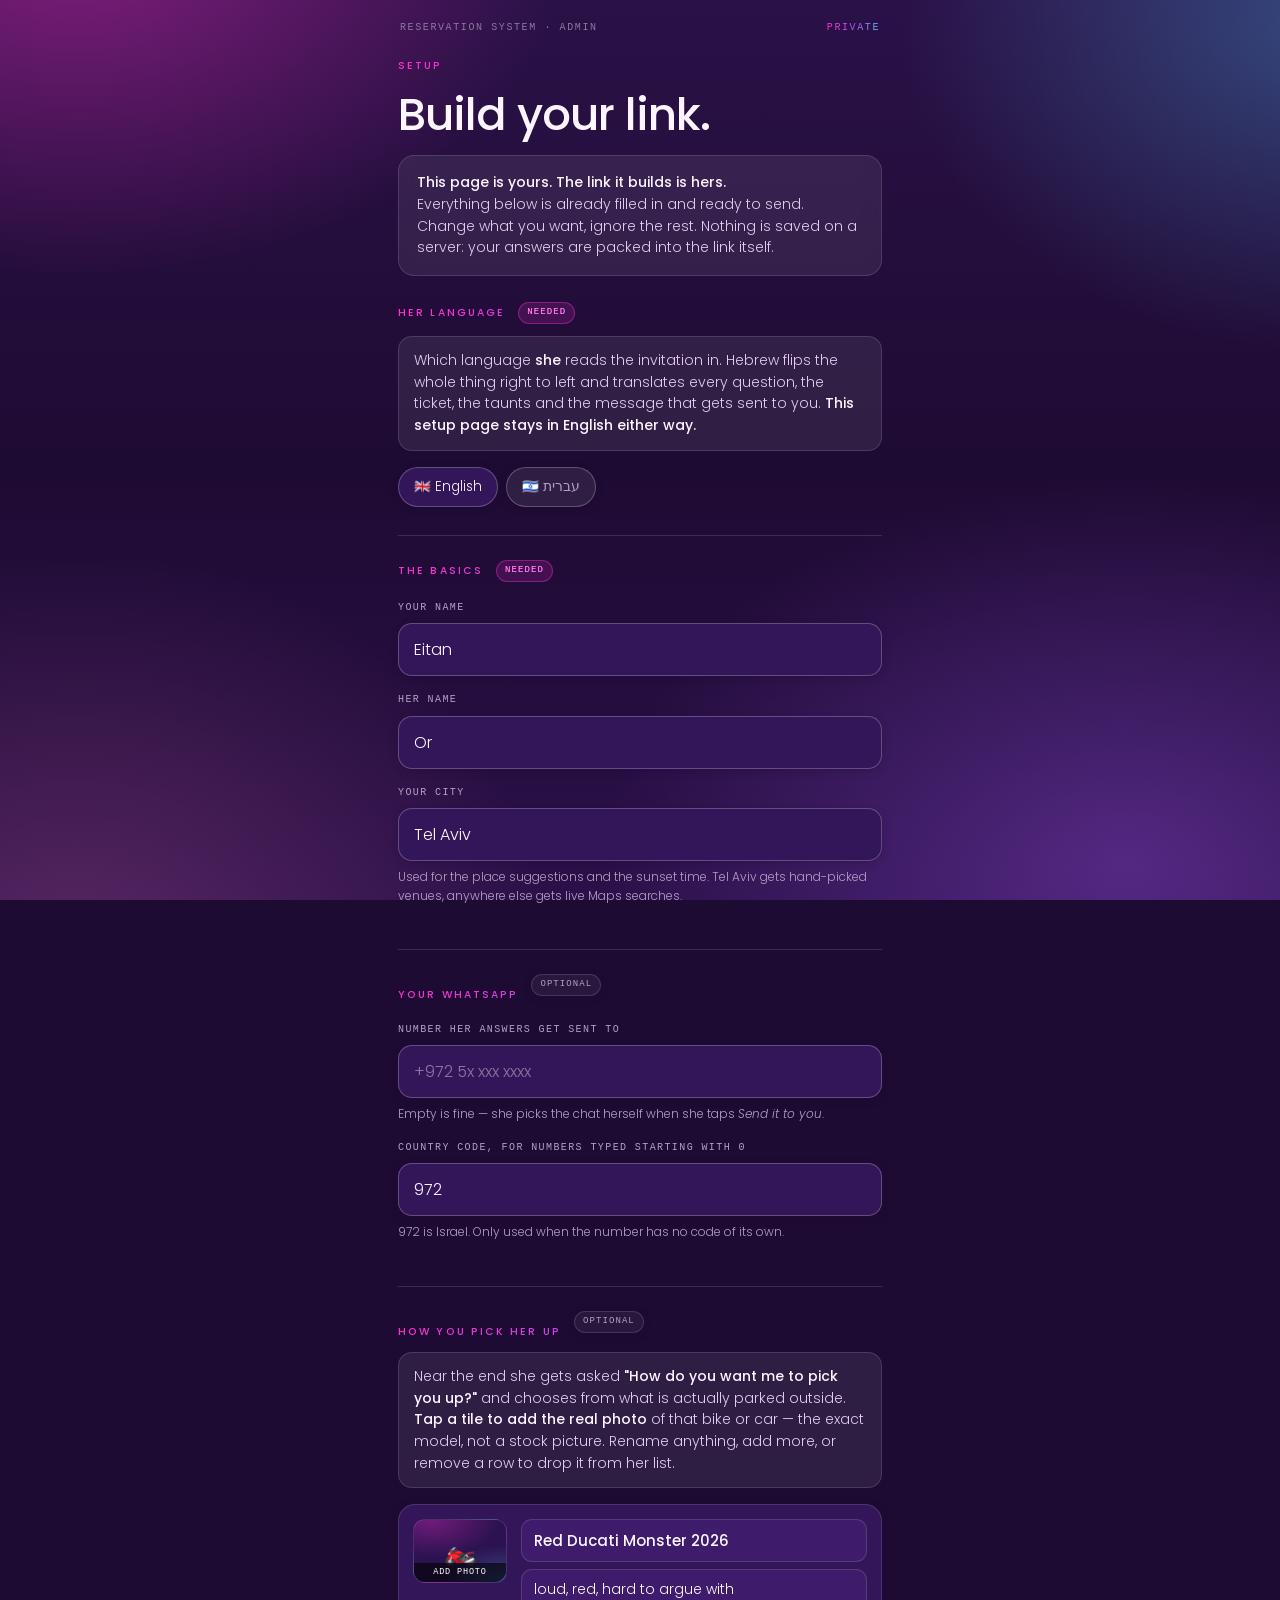
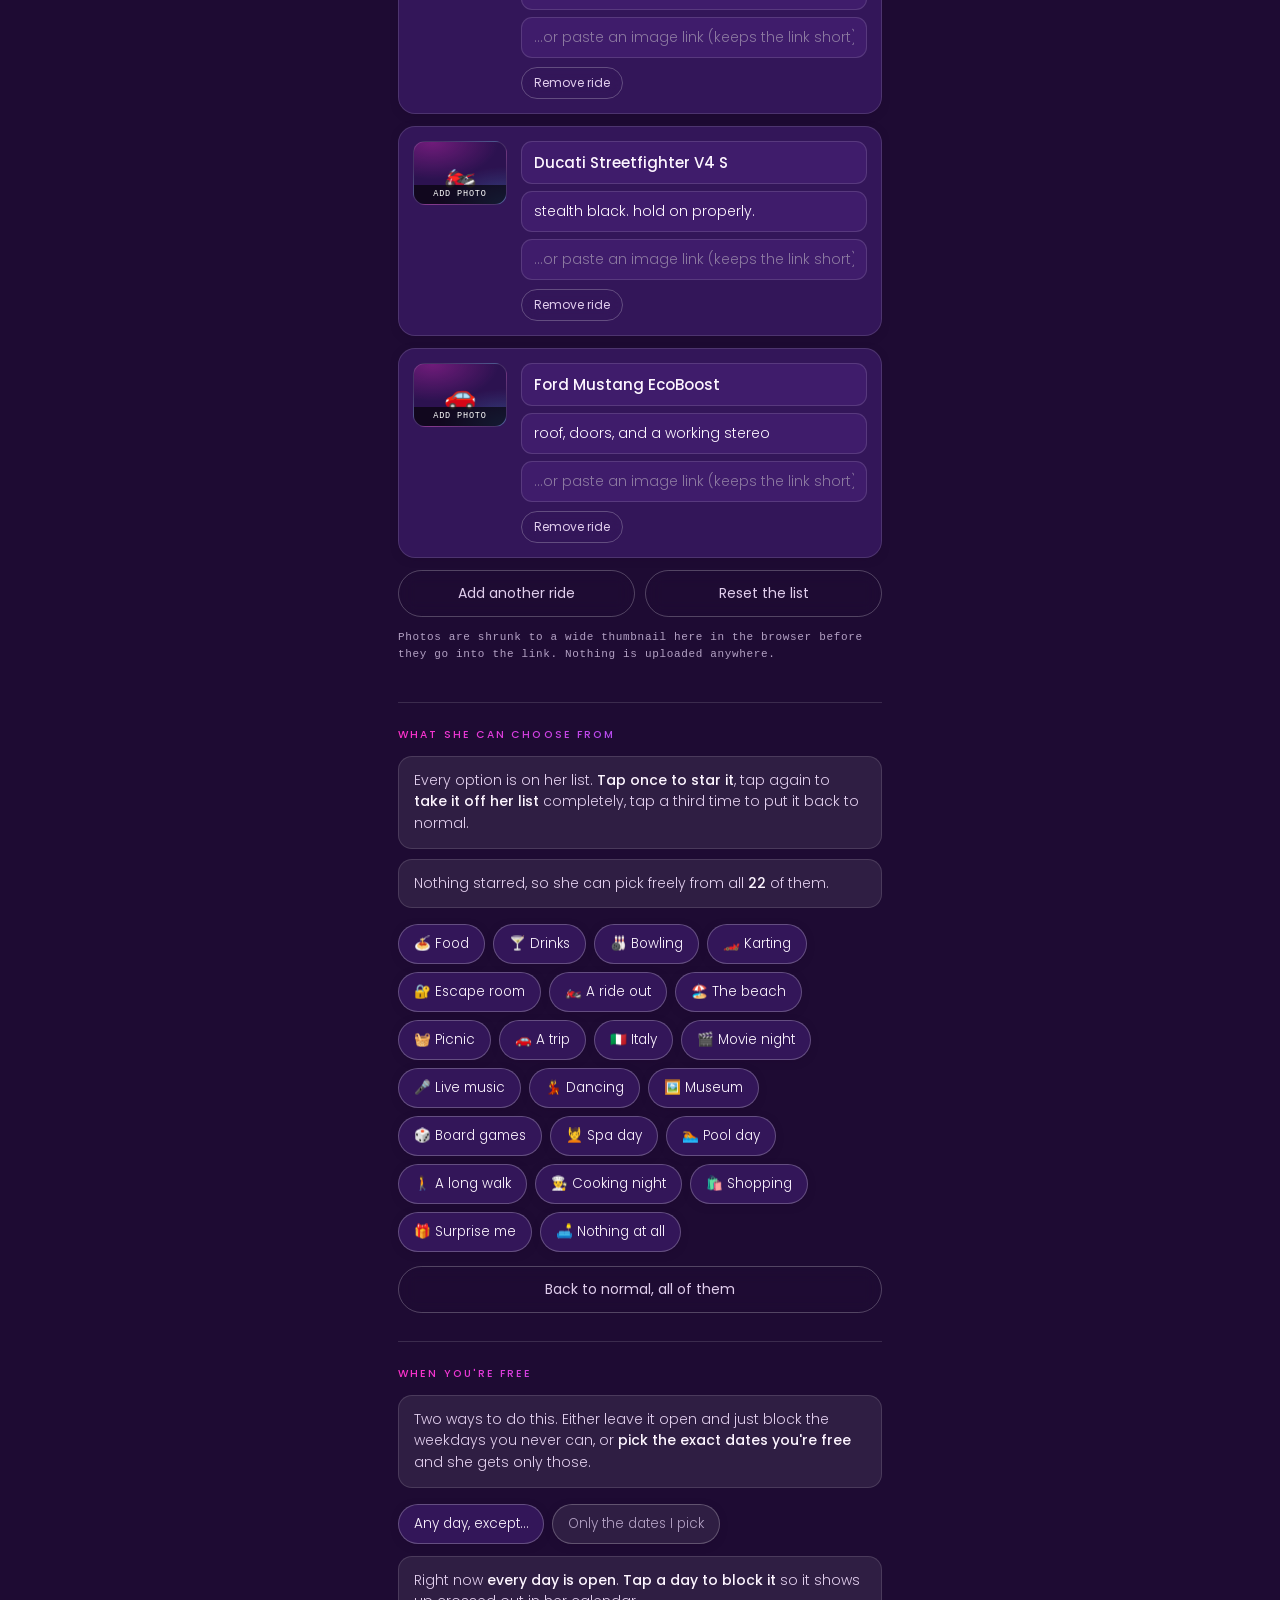
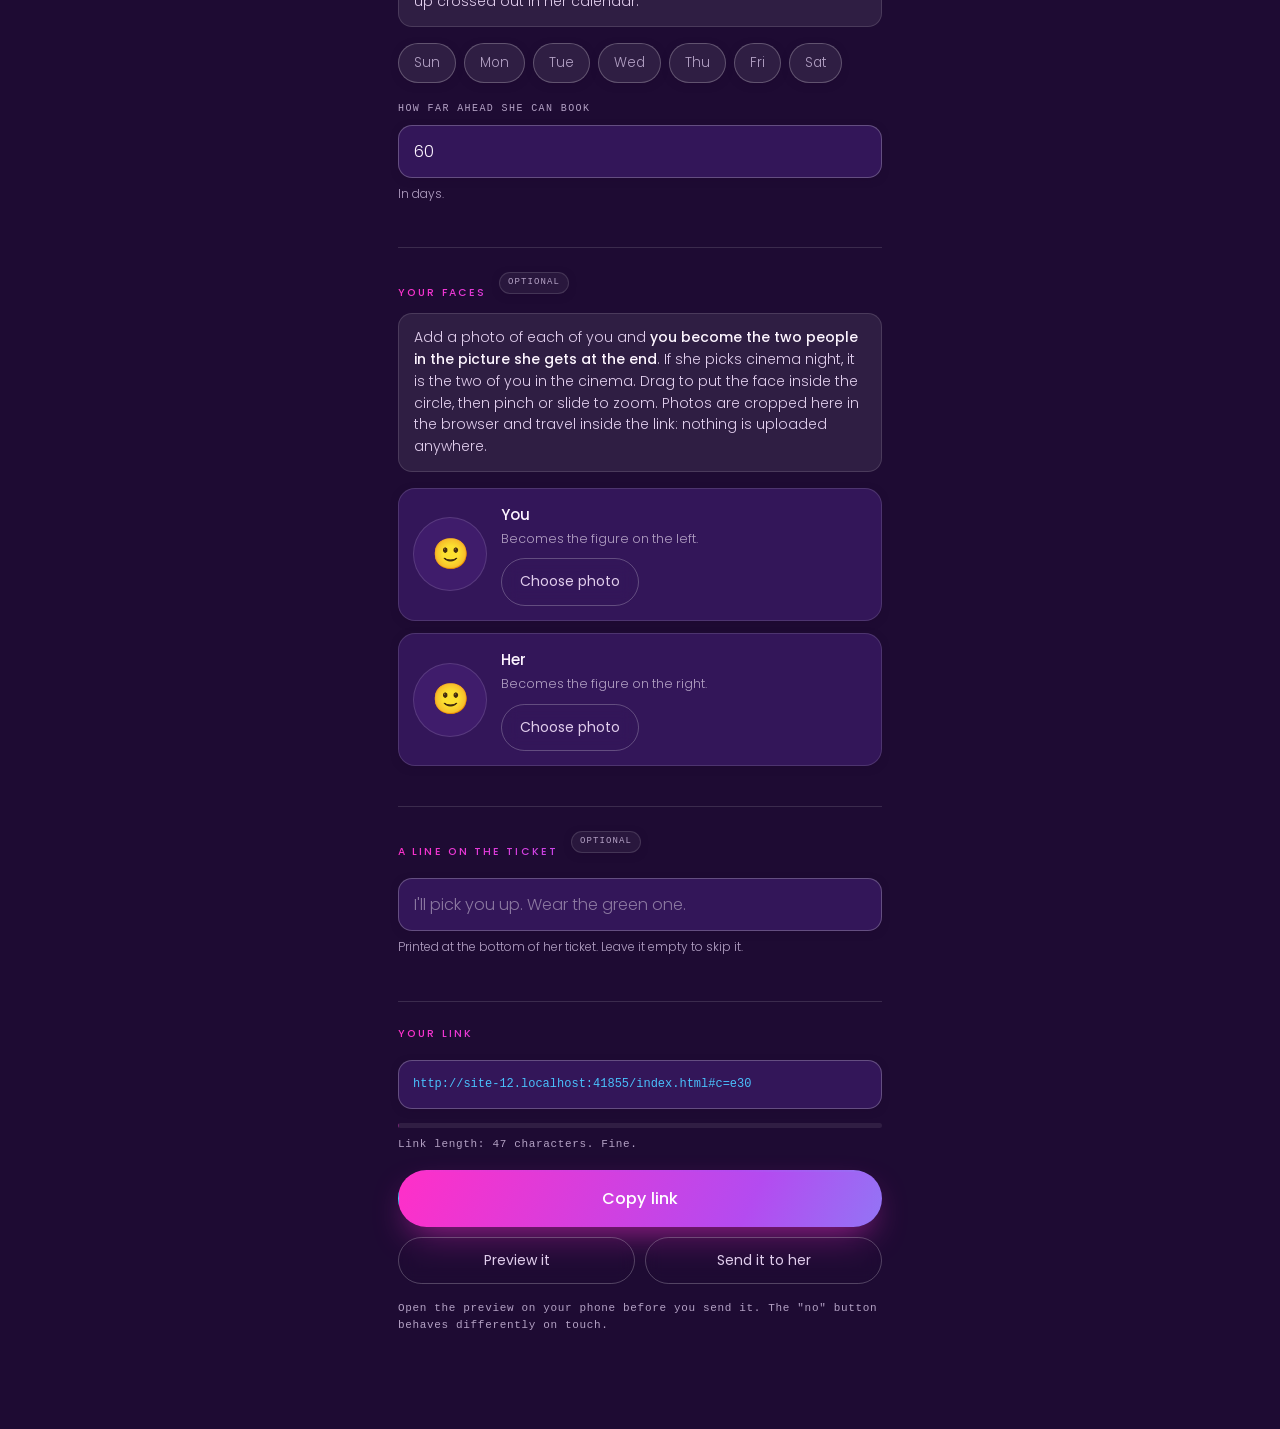
==== commit 5c806050: "Let him pick the exact dates he is free Blocking weekdays was the only way to say when he could do i" ====
--- a/setup.html
+++ b/setup.html
@@ -112,16 +112,34 @@
       </div>
 
       <div class="setup-section">
-        <h3>Days you can't do</h3>
+        <h3>When you're free</h3>
         <p class="instruction">
-          Right now <b id="dayNote">every day is open</b>.
-          <b>Tap a day to block it</b> so it shows up crossed out in her calendar.
+          Two ways to do this. Either leave it open and just block the weekdays
+          you never can, or <b>pick the exact dates you're free</b> and she gets
+          only those.
         </p>
-        <div class="toggle-row" id="days"></div>
-        <div class="field" style="margin-top:18px">
-          <label>How far ahead she can book</label>
-          <input id="horizon" type="number" min="7" max="365" value="60">
-          <div class="hint">In days.</div>
+        <div class="toggle-row" id="availMode" style="margin-bottom:18px">
+          <button class="toggle on" data-mode="open">Any day, except…</button>
+          <button class="toggle" data-mode="only">Only the dates I pick</button>
+        </div>
+
+        <div id="modeOpen">
+          <p class="instruction">
+            Right now <b id="dayNote">every day is open</b>.
+            <b>Tap a day to block it</b> so it shows up crossed out in her calendar.
+          </p>
+          <div class="toggle-row" id="days"></div>
+          <div class="field" style="margin-top:18px">
+            <label>How far ahead she can book</label>
+            <input id="horizon" type="number" min="7" max="365" value="60">
+            <div class="hint">In days.</div>
+          </div>
+        </div>
+
+        <div id="modeOnly" class="hide">
+          <p class="instruction" id="pickNote"></p>
+          <div class="cal" id="pickCal"></div>
+          <button class="btn ghost" id="clearDates">Clear all of them</button>
         </div>
       </div>
 
@@ -282,6 +300,92 @@
       dropped.clear();
       starred.clear();
       paintActs();
+      build();
+    });
+
+    /* ---------- the exact dates he's free ----------
+       Same calendar she gets, so what he taps here is literally what she
+       sees. Blank until he switches mode: an empty list means "use the
+       weekday rules instead", which is the old behaviour. */
+    const okDates = new Set();
+    let availMode = 'open';
+    let pickMonth = null;
+
+    el('availMode').addEventListener('click', (e) => {
+      const b = e.target.closest('.toggle');
+      if (!b) return;
+      availMode = b.dataset.mode;
+      el('availMode').querySelectorAll('.toggle').forEach((x) =>
+        x.classList.toggle('on', x.dataset.mode === availMode));
+      el('modeOpen').classList.toggle('hide', availMode !== 'open');
+      el('modeOnly').classList.toggle('hide', availMode !== 'only');
+      drawPickCal();
+      build();
+    });
+
+    function drawPickCal() {
+      if (availMode !== 'only') return;
+      const today = new Date(); today.setHours(0, 0, 0, 0);
+      if (!pickMonth) pickMonth = new Date(today.getFullYear(), today.getMonth(), 1);
+
+      const m = pickMonth;
+      const first = new Date(m.getFullYear(), m.getMonth(), 1);
+      const days = new Date(m.getFullYear(), m.getMonth() + 1, 0).getDate();
+      const prevOk = first > new Date(today.getFullYear(), today.getMonth(), 1);
+      // A year ahead is further than anyone plans a first date.
+      const limit = new Date(today.getFullYear() + 1, today.getMonth(), 1);
+      const nextOk = new Date(m.getFullYear(), m.getMonth() + 1, 1) <= limit;
+
+      let cells = '';
+      for (let i = 0; i < first.getDay(); i++) cells += `<button class="day blank"></button>`;
+      for (let d = 1; d <= days; d++) {
+        const date = new Date(m.getFullYear(), m.getMonth(), d);
+        const iso = isoDate(date);
+        const past = date < today;
+        cells += `<button class="day ${past ? 'off' : ''} ${okDates.has(iso) ? 'selected' : ''}"
+                    data-iso="${iso}">${d}</button>`;
+      }
+
+      el('pickCal').innerHTML = `
+        <div class="cal-head">
+          <button class="cal-nav" id="pPrev" ${prevOk ? '' : 'disabled'}>‹</button>
+          <div class="month">${m.toLocaleDateString('en-GB', { month: 'long', year: 'numeric' })}</div>
+          <button class="cal-nav" id="pNext" ${nextOk ? '' : 'disabled'}>›</button>
+        </div>
+        <div class="cal-grid">
+          ${['S', 'M', 'T', 'W', 'T', 'F', 'S'].map((d) => `<div class="cal-dow">${d}</div>`).join('')}
+          ${cells}
+        </div>`;
+
+      el('pPrev').addEventListener('click', () => {
+        pickMonth = new Date(m.getFullYear(), m.getMonth() - 1, 1);
+        drawPickCal();
+      });
+      el('pNext').addEventListener('click', () => {
+        pickMonth = new Date(m.getFullYear(), m.getMonth() + 1, 1);
+        drawPickCal();
+      });
+      el('pickCal').querySelectorAll('.day[data-iso]').forEach((b) => {
+        if (b.classList.contains('off')) return;
+        b.addEventListener('click', () => {
+          const iso = b.dataset.iso;
+          okDates.has(iso) ? okDates.delete(iso) : okDates.add(iso);
+          drawPickCal();
+          build();
+        });
+      });
+
+      const n = okDates.size;
+      el('pickNote').innerHTML = !n
+        ? `<b>Nothing picked yet.</b> Tap the days you are free. Until you pick at
+           least one, she gets the ordinary calendar with your blocked weekdays.`
+        : `<b>${n} date${n > 1 ? 's' : ''} picked.</b> Those are the only days that
+           will be pressable for her — everything else is crossed out.`;
+    }
+
+    el('clearDates').addEventListener('click', () => {
+      okDates.clear();
+      drawPickCal();
       build();
     });
 
@@ -547,6 +651,15 @@
       const cc = (el('cc').value.replace(/\D/g, '') || '972');
       const phone = el('phone').value.trim();
 
+      const picked = availMode === 'only' ? [...okDates].sort() : [];
+      let reach = Math.min(365, Math.max(7, +el('horizon').value || 60));
+      // A date he offered past the horizon would be invisible to her.
+      if (picked.length) {
+        const last = picked[picked.length - 1].split('-');
+        const days = Math.ceil((new Date(+last[0], +last[1] - 1, +last[2]) - new Date()) / 86400000) + 1;
+        reach = Math.min(400, Math.max(reach, days));
+      }
+
       const cfg = {
         ...DEFAULT_CONFIG,
         lang,
@@ -565,7 +678,8 @@
           label: r.label.trim(), note: (r.note || '').trim(), img: r.img || '',
         })),
         blockedDays: [...blocked].sort(),
-        horizon: Math.min(365, Math.max(7, +el('horizon').value || 60)),
+        okDates: picked,
+        horizon: reach,
       };
 
       // Tell him now whether wa.me will actually accept this number,
@@ -643,6 +757,7 @@
     });
 
     drawActs();    // calls paintActs()
+    drawPickCal();
     drawRides();   // calls build()
   </script>
 </body>
--- a/css/style.css
+++ b/css/style.css
@@ -767,7 +767,7 @@
 .day.blank { pointer-events: none; }
 .day.off { color: var(--faint); opacity: 0.45; pointer-events: none; text-decoration: line-through; }
 .day.weekend { color: var(--blue); }
-.day:hover:not(.off) { background: rgba(255, 255, 255, 0.09); }
+.day:hover:not(.off):not(.selected) { background: rgba(255, 255, 255, 0.09); }
 
 .day.selected {
   background: var(--grad);
@@ -1077,13 +1077,9 @@
 .toggle:hover { background: rgba(255, 255, 255, 0.09); color: var(--ink); }
 
 .toggle.on {
-  border-color: transparent;
-  background:
-    linear-gradient(var(--card-2), var(--card-2)) padding-box,
-    var(--grad) border-box;
-  border: 1px solid transparent;
+  border-color: var(--line-2);
+  background: var(--card);
   color: var(--ink);
-  font-weight: 500;
 }
 
 /* Starred: the same breathing ring she'll see on her own screen, so what
